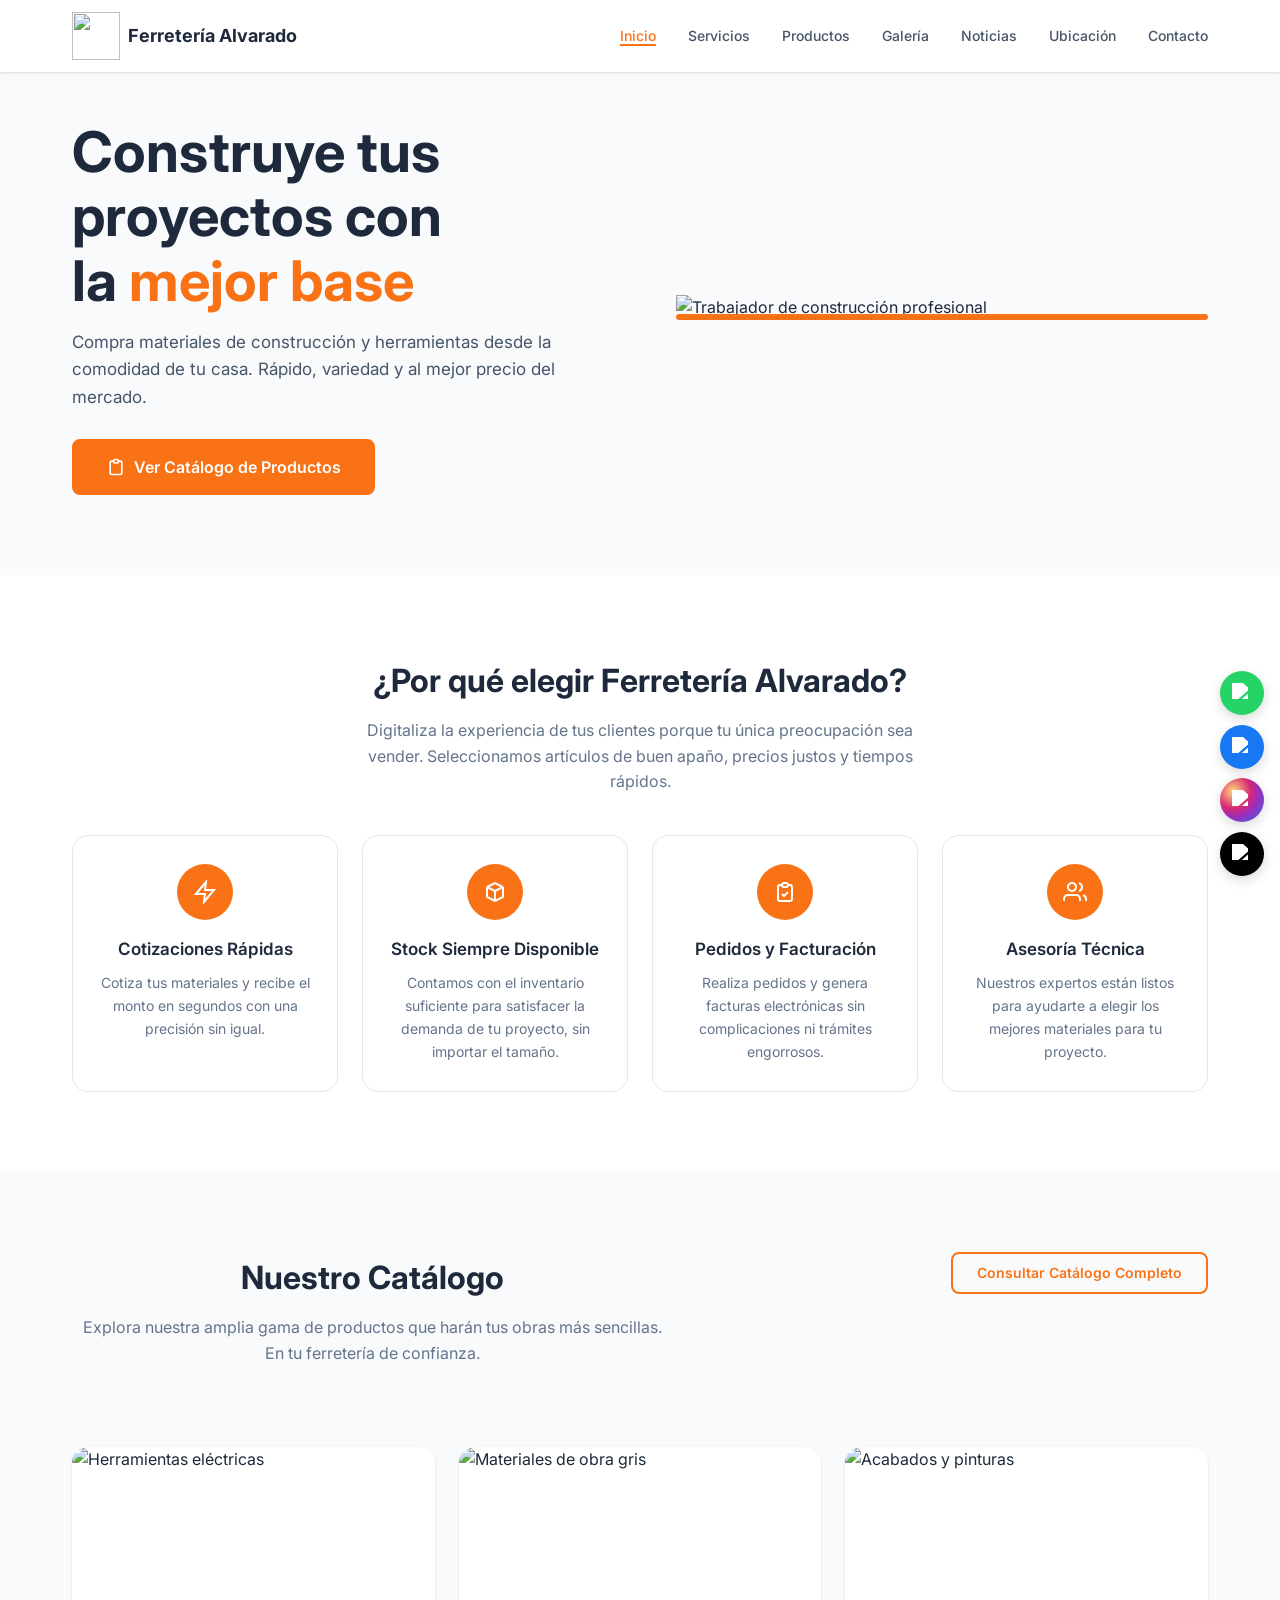
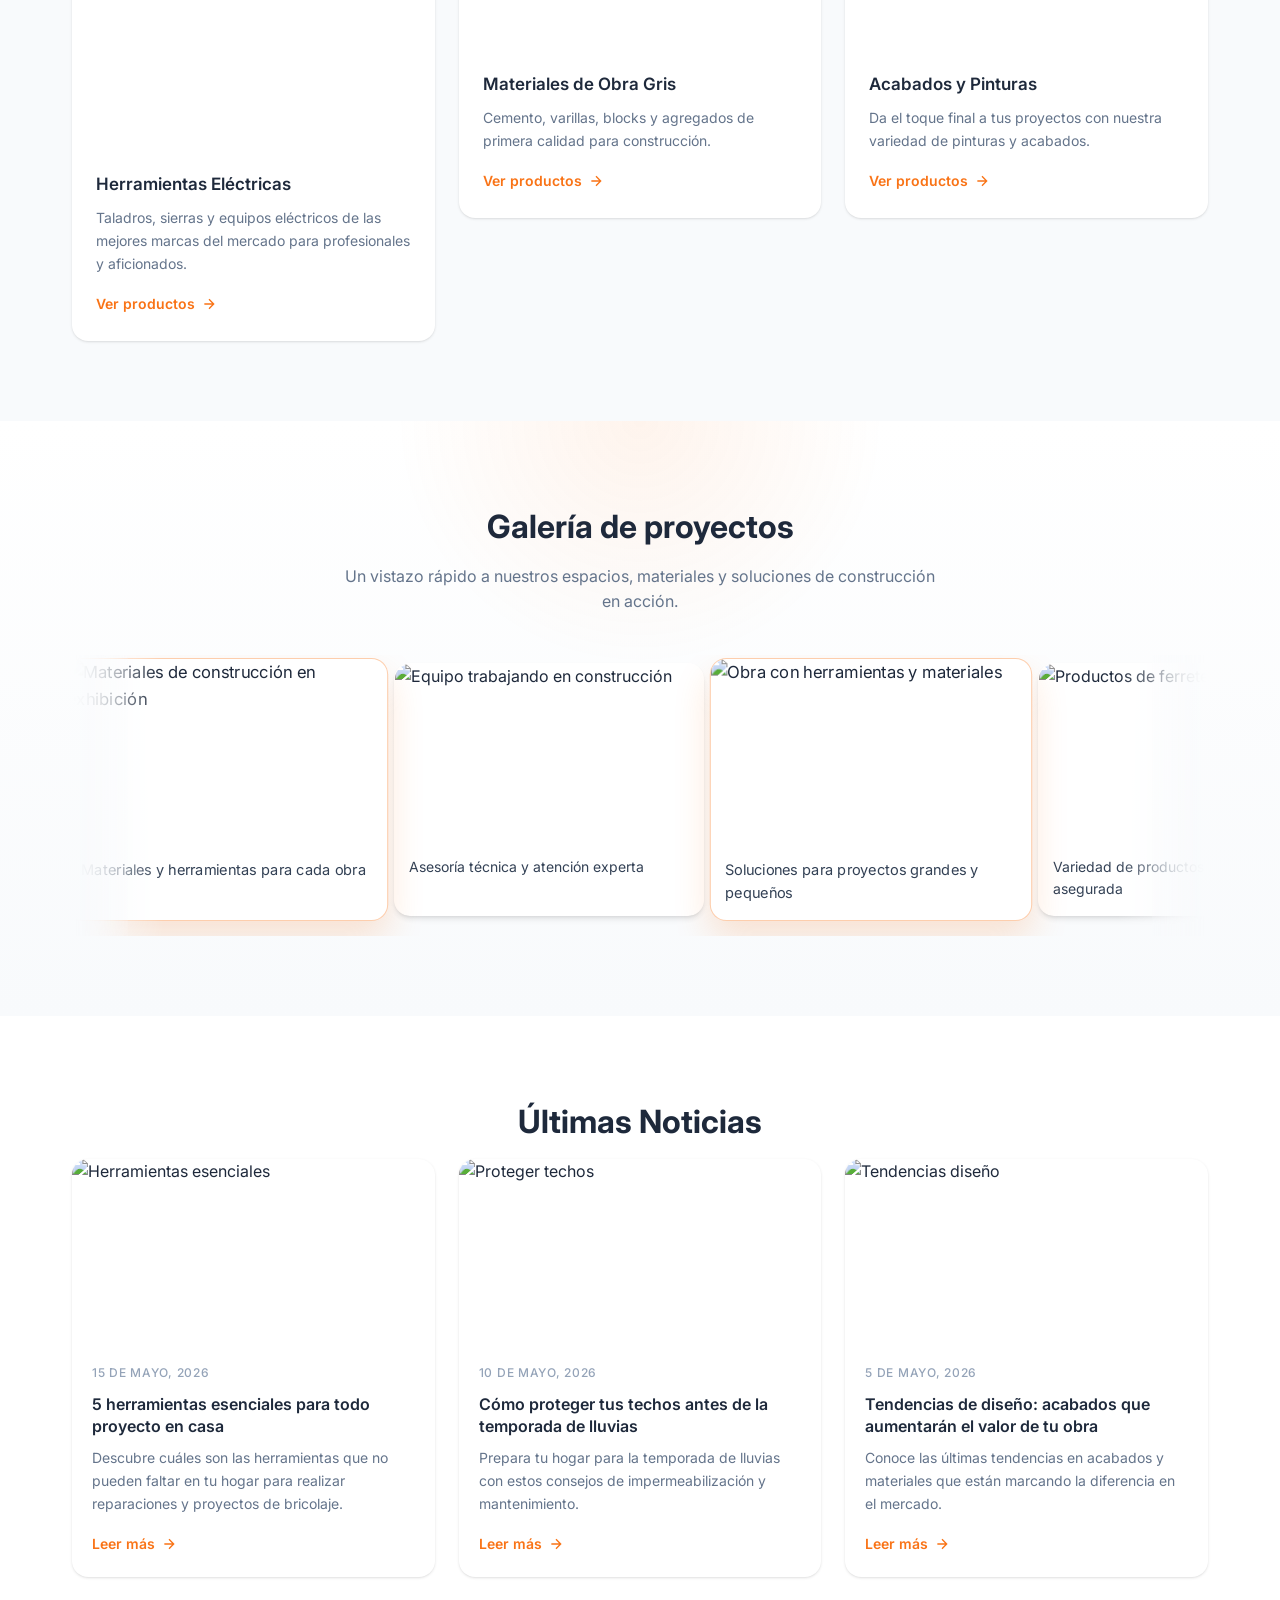
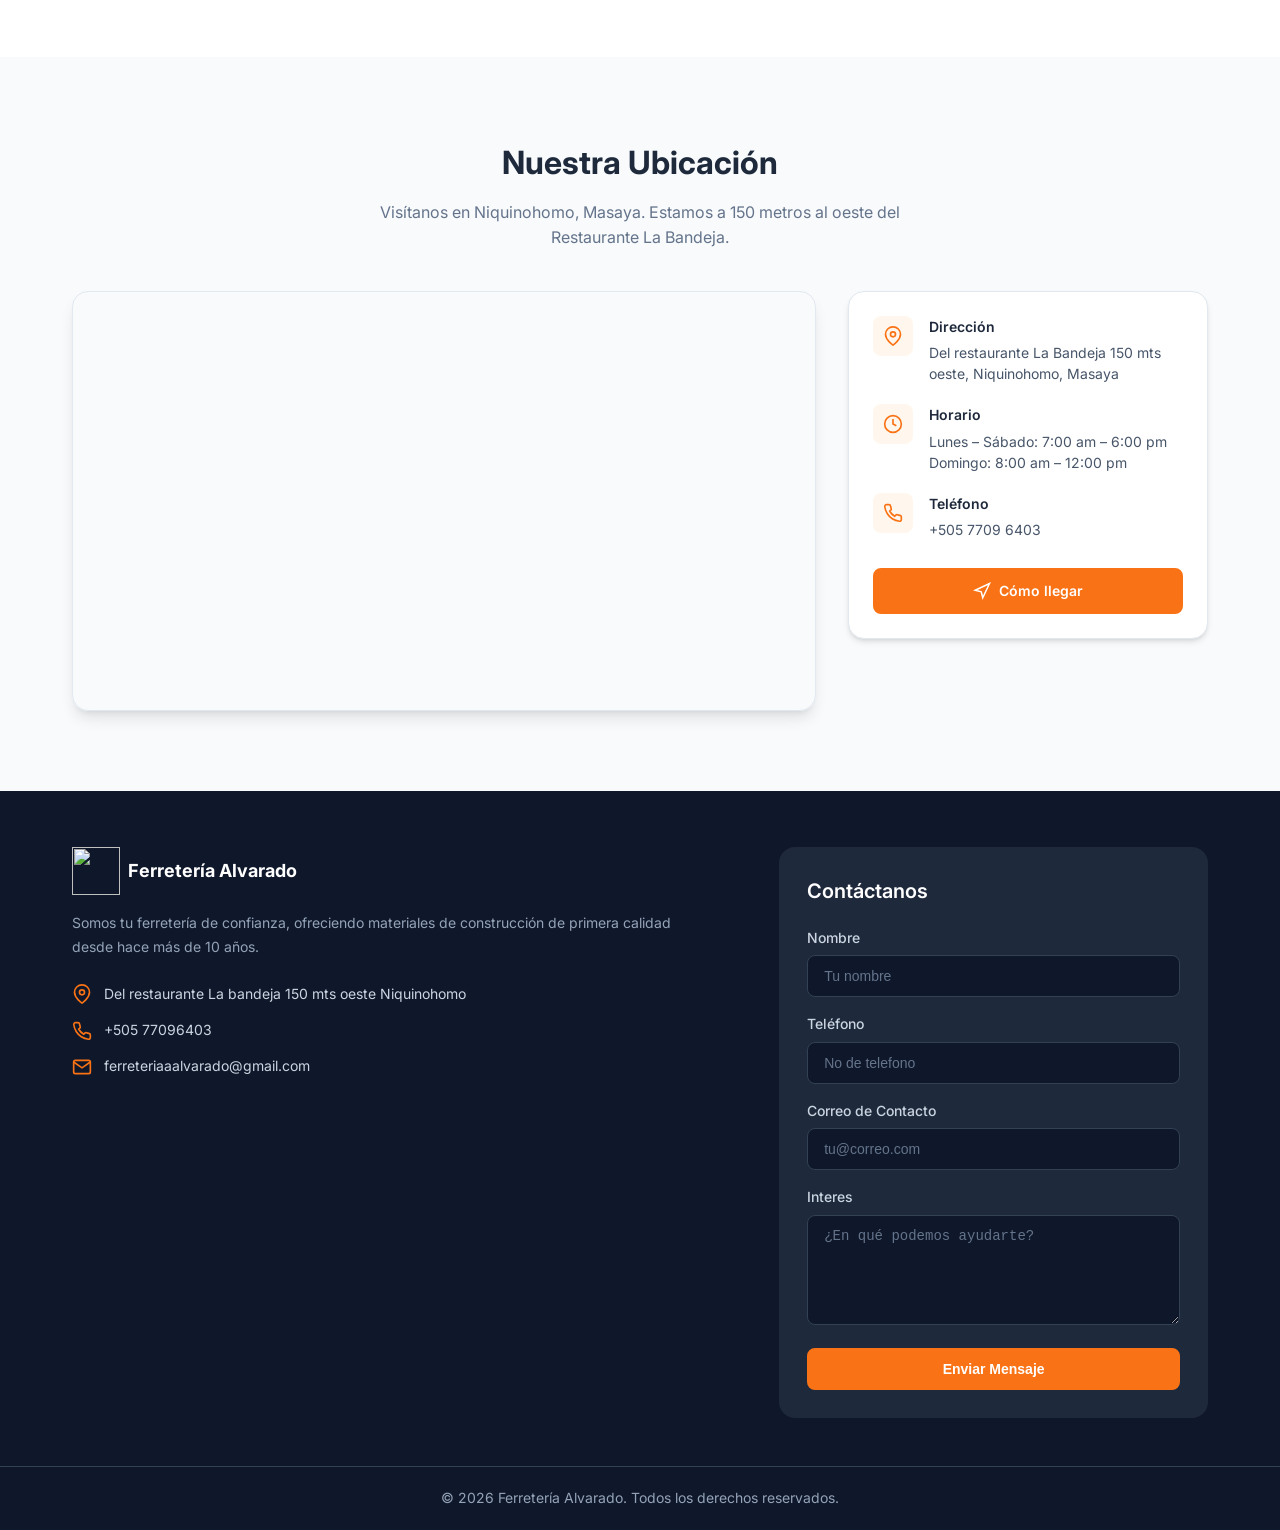
==== index.html @ 2f4353bf "Carrusel" ====
<!DOCTYPE html>
<html lang="es">
<head>
    <!-- Google tag (gtag.js) -->
<script async src="https://www.googletagmanager.com/gtag/js?id=G-CCJS2ML7VX"></script>
<script>
  window.dataLayer = window.dataLayer || [];
  function gtag(){dataLayer.push(arguments);}
  gtag('js', new Date());

  gtag('config', 'G-CCJS2ML7VX');
</script>
  <meta charset="UTF-8">
  <meta name="viewport" content="width=device-width, initial-scale=1.0">
  <title>Ferretería Alvarado - Construye tus proyectos con la mejor base</title>
  <meta name="description" content="Compra materiales de construcción y herramientas desde la comodidad de tu casa. Rápido, variedad y al mejor precio del mercado.">
  <link rel="stylesheet" href="./Estilos/styles.css">
  <link rel="stylesheet" href="https://unpkg.com/leaflet@1.9.4/dist/leaflet.css" integrity="sha256-p4NxAoJBhIIN+hmNHrzRCf9tD/miZyoHS5obTRR9BMY=" crossorigin=""/>
  <link rel="preconnect" href="https://fonts.googleapis.com">
  <link rel="preconnect" href="https://fonts.gstatic.com" crossorigin>
  <link href="https://fonts.googleapis.com/css2?family=Inter:wght@400;500;600;700&display=swap" rel="stylesheet">
  
</head>
<body>
  <!-- Header -->
  <header class="header" id="header">
    <div class="container header-container">
      <a href="#" class="logo">
        <img src="./Assets/logo ferreteria -header.png" class="logo-icon">
        <span class="logo-text">Ferretería Alvarado</span>
      </a>
      
      <nav class="nav" id="nav">
        <ul class="nav-list">
          <li><a href="#inicio" class="nav-link active">Inicio</a></li>
          <li><a href="#servicios" class="nav-link">Servicios</a></li>
          <li><a href="#productos" class="nav-link">Productos</a></li>
          <li><a href="#galeria" class="nav-link">Galería</a></li>
          <li><a href="#noticias" class="nav-link">Noticias</a></li>
          <li><a href="#ubicacion" class="nav-link">Ubicación</a></li>
          <li><a href="#contacto" class="nav-link">Contacto</a></li>
        </ul>
      </nav>
      
      
      
      <button class="menu-toggle" id="menuToggle" aria-label="Abrir menú">
        <span class="hamburger"></span>
      </button>
    </div>
  </header>

  <!-- Mobile Menu -->
  <div class="mobile-menu" id="mobileMenu">
    <ul class="mobile-nav-list">
      <li><a href="#inicio" class="mobile-nav-link">Inicio</a></li>
      <li><a href="#servicios" class="mobile-nav-link">Servicios</a></li>
      <li><a href="#productos" class="mobile-nav-link">Productos</a></li>
      <li><a href="#galeria" class="mobile-nav-link">Galería</a></li>
      <li><a href="#noticias" class="mobile-nav-link">Noticias</a></li>
      <li><a href="#ubicacion" class="mobile-nav-link">Ubicación</a></li>
      <li><a href="#contacto" class="mobile-nav-link">Contacto</a></li>
    </ul>
  </div>

  <main>
    <!-- Hero Section -->
    <section class="hero" id="inicio">
      <div class="container hero-container">
        <div class="hero-content">
          <h1 class="hero-title">
            Construye tus proyectos con la <span class="text-orange">mejor base</span>
          </h1>
          <p class="hero-description">
            Compra materiales de construcción y herramientas desde la comodidad de tu casa. Rápido, variedad y al mejor precio del mercado.
          </p>
          <a href="#productos" class="btn btn-primary btn-lg">
            <svg class="btn-icon" viewBox="0 0 24 24" fill="none" stroke="currentColor" stroke-width="2">
              <path d="M9 5H7a2 2 0 00-2 2v12a2 2 0 002 2h10a2 2 0 002-2V7a2 2 0 00-2-2h-2M9 5a2 2 0 002 2h2a2 2 0 002-2M9 5a2 2 0 012-2h2a2 2 0 012 2"/>
            </svg>
            Ver Catálogo de Productos
          </a>
        </div>
        <div class="hero-image-wrapper">
          <img src="./Assets/constructor.section.webp" alt="Trabajador de construcción profesional" class="hero-image">
          <div class="hero-image-accent"></div>
        </div>
      </div>
    </section>

    <!-- Features Section -->
    <section class="features" id="servicios">
      <div class="container">
        <h2 class="section-title">¿Por qué elegir Ferretería Alvarado?</h2>
        <p class="section-subtitle">
          Digitaliza la experiencia de tus clientes porque tu única preocupación sea vender. Seleccionamos artículos de buen apaño, precios justos y tiempos rápidos.
        </p>
        
        <div class="features-grid">
          <div class="feature-card">
            <div class="feature-icon">
              <svg viewBox="0 0 24 24" fill="none" stroke="currentColor" stroke-width="2">
                <path d="M13 2L3 14h9l-1 8 10-12h-9l1-8z"/>
              </svg>
            </div>
            <h3 class="feature-title">Cotizaciones Rápidas</h3>
            <p class="feature-description">
              Cotiza tus materiales y recibe el monto en segundos con una precisión sin igual.
            </p>
          </div>
          
          <div class="feature-card">
            <div class="feature-icon">
              <svg viewBox="0 0 24 24" fill="none" stroke="currentColor" stroke-width="2">
                <path d="M20 7l-8-4-8 4m16 0l-8 4m8-4v10l-8 4m0-10L4 7m8 4v10M4 7v10l8 4"/>
              </svg>
            </div>
            <h3 class="feature-title">Stock Siempre Disponible</h3>
            <p class="feature-description">
              Contamos con el inventario suficiente para satisfacer la demanda de tu proyecto, sin importar el tamaño.
            </p>
          </div>
          
          <div class="feature-card">
            <div class="feature-icon">
              <svg viewBox="0 0 24 24" fill="none" stroke="currentColor" stroke-width="2">
                <path d="M9 5H7a2 2 0 00-2 2v12a2 2 0 002 2h10a2 2 0 002-2V7a2 2 0 00-2-2h-2M9 5a2 2 0 002 2h2a2 2 0 002-2M9 5a2 2 0 012-2h2a2 2 0 012 2m-6 9l2 2 4-4"/>
              </svg>
            </div>
            <h3 class="feature-title">Pedidos y Facturación</h3>
            <p class="feature-description">
              Realiza pedidos y genera facturas electrónicas sin complicaciones ni trámites engorrosos.
            </p>
          </div>
          
          <div class="feature-card">
            <div class="feature-icon">
              <svg viewBox="0 0 24 24" fill="none" stroke="currentColor" stroke-width="2">
                <path d="M17 21v-2a4 4 0 00-4-4H5a4 4 0 00-4 4v2M9 11a4 4 0 100-8 4 4 0 000 8zM23 21v-2a4 4 0 00-3-3.87M16 3.13a4 4 0 010 7.75"/>
              </svg>
            </div>
            <h3 class="feature-title">Asesoría Técnica</h3>
            <p class="feature-description">
              Nuestros expertos están listos para ayudarte a elegir los mejores materiales para tu proyecto.
            </p>
          </div>
        </div>
      </div>
    </section>

    <!-- Catalog Section -->
    <section class="catalog" id="productos">
      <div class="container">
        <div class="catalog-header">
          <div>
            <h2 class="section-title text-left">Nuestro Catálogo</h2>
            <p class="section-subtitle text-left">
              Explora nuestra amplia gama de productos que harán tus obras más sencillas. En tu ferretería de confianza.
            </p>
          </div>
          <a href="#" class="btn btn-outline">Consultar Catálogo Completo</a>
        </div>
        
        <div class="catalog-grid">
          <div class="catalog-card catalog-card-featured">
            <img src="https://images.unsplash.com/photo-1504148455328-c376907d081c?w=600&h=400&fit=crop" alt="Herramientas eléctricas" class="catalog-image">
            <div class="catalog-content">
              <h3 class="catalog-title">Herramientas Eléctricas</h3>
              <p class="catalog-description">
                Taladros, sierras y equipos eléctricos de las mejores marcas del mercado para profesionales y aficionados.
              </p>
              <a href="./pages/ReadMore-Herramientas.html" class="catalog-link">
                Ver productos
                <svg class="link-arrow" viewBox="0 0 24 24" fill="none" stroke="currentColor" stroke-width="2">
                  <path d="M5 12h14M12 5l7 7-7 7"/>
                </svg>
              </a>
            </div>
          </div>
          
          <div class="catalog-card">
            <img src="https://images.unsplash.com/photo-1558618666-fcd25c85cd64?w=400&h=300&fit=crop" alt="Materiales de obra gris" class="catalog-image">
            <div class="catalog-content">
              <h3 class="catalog-title">Materiales de Obra Gris</h3>
              <p class="catalog-description">
                Cemento, varillas, blocks y agregados de primera calidad para construcción.
              </p>
              <a href="./pages/ReadMore-Materiales.html" class="catalog-link">
                Ver productos
                <svg class="link-arrow" viewBox="0 0 24 24" fill="none" stroke="currentColor" stroke-width="2">
                  <path d="M5 12h14M12 5l7 7-7 7"/>
                </svg>
              </a>
            </div>
          </div>
          
          <div class="catalog-card">
            <img src="https://images.unsplash.com/photo-1562259949-e8e7689d7828?w=400&h=300&fit=crop" alt="Acabados y pinturas" class="catalog-image">
            <div class="catalog-content">
              <h3 class="catalog-title">Acabados y Pinturas</h3>
              <p class="catalog-description">
                Da el toque final a tus proyectos con nuestra variedad de pinturas y acabados.
              </p>
              <a href="./pages/ReadMore-Acabados.html" class="catalog-link">
                Ver productos
                <svg class="link-arrow" viewBox="0 0 24 24" fill="none" stroke="currentColor" stroke-width="2">
                  <path d="M5 12h14M12 5l7 7-7 7"/>
                </svg>
              </a>
            </div>
          </div>
        </div>
      </div>
    </section>

    <!-- Gallery Section -->
    <section class="gallery-section" id="galeria">
      <div class="container">
        <h2 class="section-title">Galería de proyectos</h2>
        <p class="section-subtitle">
          Un vistazo rápido a nuestros espacios, materiales y soluciones de construcción en acción.
        </p>

        <div class="gallery-viewport" aria-label="Carrusel de fotos de Ferretería Alvarado">
          <div class="gallery-track">
            <article class="gallery-card is-active">
              <img src="https://images.unsplash.com/photo-1504307651254-35680f356dfd?w=800&h=520&fit=crop" alt="Materiales de construcción en exhibición">
              <div class="gallery-caption">Materiales y herramientas para cada obra</div>
            </article>
            <article class="gallery-card">
              <img src="https://images.unsplash.com/photo-1517048676732-d65bc937f952?w=800&h=520&fit=crop" alt="Equipo trabajando en construcción">
              <div class="gallery-caption">Asesoría técnica y atención experta</div>
            </article>
            <article class="gallery-card is-active">
              <img src="https://images.unsplash.com/photo-1503387762-592deb58ef4e?w=800&h=520&fit=crop" alt="Obra con herramientas y materiales">
              <div class="gallery-caption">Soluciones para proyectos grandes y pequeños</div>
            </article>
            <article class="gallery-card">
              <img src="https://images.unsplash.com/photo-1504307651254-35680f356dfd?w=800&h=520&fit=crop" alt="Productos de ferretería destacados">
              <div class="gallery-caption">Variedad de productos con calidad asegurada</div>
            </article>
            <article class="gallery-card is-active">
              <img src="https://images.unsplash.com/photo-1489515217757-5fd1be406fef?w=800&h=520&fit=crop" alt="Trabajos de acabados y pintura">
              <div class="gallery-caption">Acabados y detalles que marcan la diferencia</div>
            </article>

            <article class="gallery-card is-active">
              <img src="https://images.unsplash.com/photo-1504307651254-35680f356dfd?w=800&h=520&fit=crop" alt="Materiales de construcción en exhibición">
              <div class="gallery-caption">Materiales y herramientas para cada obra</div>
            </article>
            <article class="gallery-card">
              <img src="https://images.unsplash.com/photo-1517048676732-d65bc937f952?w=800&h=520&fit=crop" alt="Equipo trabajando en construcción">
              <div class="gallery-caption">Asesoría técnica y atención experta</div>
            </article>
            <article class="gallery-card is-active">
              <img src="https://images.unsplash.com/photo-1503387762-592deb58ef4e?w=800&h=520&fit=crop" alt="Obra con herramientas y materiales">
              <div class="gallery-caption">Soluciones para proyectos grandes y pequeños</div>
            </article>
            <article class="gallery-card">
              <img src="https://images.unsplash.com/photo-1504307651254-35680f356dfd?w=800&h=520&fit=crop" alt="Productos de ferretería destacados">
              <div class="gallery-caption">Variedad de productos con calidad asegurada</div>
            </article>
            <article class="gallery-card is-active">
              <img src="https://images.unsplash.com/photo-1489515217757-5fd1be406fef?w=800&h=520&fit=crop" alt="Trabajos de acabados y pintura">
              <div class="gallery-caption">Acabados y detalles que marcan la diferencia</div>
            </article>
          </div>
        </div>
      </div>
    </section>

    <!-- News Section -->
    <section class="news" id="noticias">
      <div class="container">
        <h2 class="section-title">Últimas Noticias</h2>
        
        <div class="news-grid">
          <article class="news-card">
            <img src="https://images.unsplash.com/photo-1581578731548-c64695cc6952?w=400&h=250&fit=crop" alt="Herramientas esenciales" class="news-image">
            <div class="news-content">
              <span class="news-date">15 de Mayo, 2026</span>
              <h3 class="news-title">5 herramientas esenciales para todo proyecto en casa</h3>
              <p class="news-excerpt">
                Descubre cuáles son las herramientas que no pueden faltar en tu hogar para realizar reparaciones y proyectos de bricolaje.
              </p>
              <a href="#" class="news-link">
                Leer más
                <svg class="link-arrow" viewBox="0 0 24 24" fill="none" stroke="currentColor" stroke-width="2">
                  <path d="M5 12h14M12 5l7 7-7 7"/>
                </svg>
              </a>
            </div>
          </article>
          
          <article class="news-card">
            <img src="https://images.unsplash.com/photo-1681812490689-2bb9ab7ca660?q=80&w=1170&auto=format&fit=crop&ixlib=rb-4.1.0&ixid=M3wxMjA3fDB8MHxwaG90by1wYWdlfHx8fGVufDB8fHx8fA%3D%3D" alt="Proteger techos" class="news-image">
            <div class="news-content">
              <span class="news-date">10 de Mayo, 2026</span>
              <h3 class="news-title">Cómo proteger tus techos antes de la temporada de lluvias</h3>
              <p class="news-excerpt">
                Prepara tu hogar para la temporada de lluvias con estos consejos de impermeabilización y mantenimiento.
              </p>
              <a href="#" class="news-link">
                Leer más
                <svg class="link-arrow" viewBox="0 0 24 24" fill="none" stroke="currentColor" stroke-width="2">
                  <path d="M5 12h14M12 5l7 7-7 7"/>
                </svg>
              </a>
            </div>
          </article>
          
          <article class="news-card">
            <img src="https://images.unsplash.com/photo-1523413651479-597eb2da0ad6?w=400&h=250&fit=crop" alt="Tendencias diseño" class="news-image">
            <div class="news-content">
              <span class="news-date">5 de Mayo, 2026</span>
              <h3 class="news-title">Tendencias de diseño: acabados que aumentarán el valor de tu obra</h3>
              <p class="news-excerpt">
                Conoce las últimas tendencias en acabados y materiales que están marcando la diferencia en el mercado.
              </p>
              <a href="#" class="news-link">
                Leer más
                <svg class="link-arrow" viewBox="0 0 24 24" fill="none" stroke="currentColor" stroke-width="2">
                  <path d="M5 12h14M12 5l7 7-7 7"/>
                </svg>
              </a>
            </div>
          </article>
        </div>
      </div>
    </section>
  </main>

  <!-- Map Section -->
    <section class="map-section" id="ubicacion">
      <div class="container">
        <h2 class="section-title">Nuestra Ubicación</h2>
        <p class="section-subtitle">
          Visítanos en Niquinohomo, Masaya. Estamos a 150 metros al oeste del Restaurante La Bandeja.
        </p>
        <div class="map-wrapper">
          <div id="map"></div>
          <div class="map-info-card">
            <div class="map-info-item">
              <div class="map-info-icon">
                <svg viewBox="0 0 24 24" fill="none" stroke="currentColor" stroke-width="2">
                  <path d="M21 10c0 7-9 13-9 13s-9-6-9-13a9 9 0 0118 0z"/>
                  <circle cx="12" cy="10" r="3"/>
                </svg>
              </div>
              <div>
                <strong>Dirección</strong>
                <p>Del restaurante La Bandeja 150 mts oeste, Niquinohomo, Masaya</p>
              </div>
            </div>
            <div class="map-info-item">
              <div class="map-info-icon">
                <svg viewBox="0 0 24 24" fill="none" stroke="currentColor" stroke-width="2">
                  <circle cx="12" cy="12" r="10"/>
                  <polyline points="12 6 12 12 16 14"/>
                </svg>
              </div>
              <div>
                <strong>Horario</strong>
                <p>Lunes – Sábado: 7:00 am – 6:00 pm</p>
                <p>Domingo: 8:00 am – 12:00 pm</p>
              </div>
            </div>
            <div class="map-info-item">
              <div class="map-info-icon">
                <svg viewBox="0 0 24 24" fill="none" stroke="currentColor" stroke-width="2">
                  <path d="M22 16.92v3a2 2 0 01-2.18 2 19.79 19.79 0 01-8.63-3.07 19.5 19.5 0 01-6-6 19.79 19.79 0 01-3.07-8.67A2 2 0 014.11 2h3a2 2 0 012 1.72 12.84 12.84 0 00.7 2.81 2 2 0 01-.45 2.11L8.09 9.91a16 16 0 006 6l1.27-1.27a2 2 0 012.11-.45 12.84 12.84 0 002.81.7A2 2 0 0122 16.92z"/>
                </svg>
              </div>
              <div>
                <strong>Teléfono</strong>
                <p>+505 7709 6403</p>
              </div>
            </div>
            <a href="https://www.google.com/maps/dir/?api=1&destination=11.9087,-86.0996" target="_blank" rel="noreferrer noopener" class="btn btn-primary btn-block map-directions-btn">
              <svg viewBox="0 0 24 24" fill="none" stroke="currentColor" stroke-width="2" style="width:18px;height:18px;">
                <polygon points="3 11 22 2 13 21 11 13 3 11"/>
              </svg>
              Cómo llegar
            </a>
          </div>
        </div>
      </div>
    </section>

  <!-- Footer -->
  <footer class="footer" id="contacto">
    <div class="container footer-container">
      <div class="footer-info">
        <a href="#" class="logo logo-footer">
         <img src="./Assets/logo ferreteria -header.png" alt="" class="logo-icon">
          <span class="logo-text">Ferretería Alvarado</span>
        </a>
        <p class="footer-description">
          Somos tu ferretería de confianza, ofreciendo materiales de construcción de primera calidad desde hace más de 10 años.
        </p>
        
        <div class="footer-contact">
          <div class="contact-item">
            <svg class="contact-icon" viewBox="0 0 24 24" fill="none" stroke="currentColor" stroke-width="2">
              <path d="M21 10c0 7-9 13-9 13s-9-6-9-13a9 9 0 0118 0z"/>
              <circle cx="12" cy="10" r="3"/>
            </svg>
            <span>Del restaurante La bandeja 150 mts oeste Niquinohomo</span>
          </div>
          <div class="contact-item">
            <svg class="contact-icon" viewBox="0 0 24 24" fill="none" stroke="currentColor" stroke-width="2">
              <path d="M22 16.92v3a2 2 0 01-2.18 2 19.79 19.79 0 01-8.63-3.07 19.5 19.5 0 01-6-6 19.79 19.79 0 01-3.07-8.67A2 2 0 014.11 2h3a2 2 0 012 1.72 12.84 12.84 0 00.7 2.81 2 2 0 01-.45 2.11L8.09 9.91a16 16 0 006 6l1.27-1.27a2 2 0 012.11-.45 12.84 12.84 0 002.81.7A2 2 0 0122 16.92z"/>
            </svg>
            <span>+505 77096403</span>
          </div>
          <div class="contact-item">
            <svg class="contact-icon" viewBox="0 0 24 24" fill="none" stroke="currentColor" stroke-width="2">
              <path d="M4 4h16c1.1 0 2 .9 2 2v12c0 1.1-.9 2-2 2H4c-1.1 0-2-.9-2-2V6c0-1.1.9-2 2-2z"/>
              <polyline points="22,6 12,13 2,6"/>
            </svg>
            <span>ferreteriaaalvarado@gmail.com</span>
          </div>
        </div>
      </div>
      
      <div class="footer-form-wrapper">
        <h3 class="footer-form-title">Contáctanos</h3>
        <form class="contact-form" id="contactForm">
          <div class="form-group">
            <label for="name" class="form-label">Nombre</label>
            <input type="text" id="name" name="name" class="form-input" placeholder="Tu nombre" required>
          </div>
          <div class="form-group">
            <label for="telefono" class="form-label">Teléfono</label>
            <input type="text" id="telefono" name="telefono" class="form-input" placeholder="No de telefono" required>
          </div>

          <div class="form-group">
            <label for="email" class="form-label">Correo de Contacto</label>
            <input type="email" id="email" name="email" class="form-input" placeholder="tu@correo.com" required>
          </div>
          <div class="form-group">
            <label for="message" class="form-label">Interes</label>
            <textarea id="message" name="message" class="form-input form-textarea" placeholder="¿En qué podemos ayudarte?" rows="4" required></textarea>
          </div>
          <button type="submit" class="btn btn-primary btn-block">Enviar Mensaje</button>
        </form>
      </div>
    </div>
    
    <div class="footer-bottom">
      <div class="container">
        <p>&copy; 2026 Ferretería Alvarado. Todos los derechos reservados.</p>
        <!-- Social buttons for small screens -->
        <div class="footer-socials" aria-hidden="false">
          <a href="https://wa.me/50577096403?text=Hola%20Ferreter%C3%ADa%20Alvarado" class="footer-social-link whatsapp" target="_blank" rel="noreferrer noopener" aria-label="WhatsApp">
            <img class="social-icon" src="https://cdn.jsdelivr.net/gh/simple-icons/simple-icons/icons/whatsapp.svg" alt="WhatsApp">
          </a>
          <a href=" https://www.facebook.com/share/1EHV8sSbC9/" class="footer-social-link facebook" target="_blank" rel="noreferrer noopener" aria-label="Facebook">
            <img class="social-icon" src="https://cdn.jsdelivr.net/gh/simple-icons/simple-icons/icons/facebook.svg" alt="Facebook">
          </a>
          <a href="https://www.instagram.com/ferreteria_alvarado.ni?utm_source=qr&igsh=b2poNHB6bXVrMWFj" class="footer-social-link instagram" target="_blank" rel="noreferrer noopener" aria-label="Instagram">
            <img class="social-icon" src="https://cdn.jsdelivr.net/gh/simple-icons/simple-icons/icons/instagram.svg" alt="Instagram">
          </a>
          <a href="#" class="footer-social-link tiktok" target="_blank" rel="noreferrer noopener" aria-label="TikTok">
            <img class="social-icon" src="https://cdn.jsdelivr.net/gh/simple-icons/simple-icons/icons/tiktok.svg" alt="TikTok">
          </a>
        </div>
      </div>
    </div>
  </footer>

  <!-- Scroll to Top Button -->
  <button class="scroll-to-top" id="scrollToTop" aria-label="Volver arriba">
    <svg viewBox="0 0 24 24" fill="none" stroke="currentColor" stroke-width="2">
      <path d="M18 15l-6-6-6 6"/>
    </svg>
  </button>

  <!-- Botones flotantes de redes sociales -->
  <div class="social-float" aria-label="Redes sociales de Ferretería Alvarado">
    <a href="https://wa.me/50577096403?text=Hola%20Ferreter%C3%ADa%20Alvarado,%20quiero%20consultar%20sobre%20sus%20productos" class="social-link whatsapp" target="_blank" rel="noreferrer noopener" aria-label="WhatsApp">
      <img class="social-icon" src="https://cdn.jsdelivr.net/gh/simple-icons/simple-icons/icons/whatsapp.svg" alt="WhatsApp">
    </a>
    <a href="https://www.facebook.com/share/1EHV8sSbC9/" class="social-link facebook" target="_blank" rel="noreferrer noopener" aria-label="Facebook">
      <img class="social-icon" src="https://cdn.jsdelivr.net/gh/simple-icons/simple-icons/icons/facebook.svg" alt="Facebook">
    </a>
    <a href="https://www.instagram.com/ferreteria_alvarado.ni?utm_source=qr&igsh=b2poNHB6bXVrMWFj" class="social-link instagram" target="_blank" rel="noreferrer noopener" aria-label="Instagram">
      <img class="social-icon" src="https://cdn.jsdelivr.net/gh/simple-icons/simple-icons/icons/instagram.svg" alt="Instagram">
    </a>
    <a href="#" class="social-link tiktok" target="_blank" rel="noreferrer noopener" aria-label="TikTok">
      <img class="social-icon" src="https://cdn.jsdelivr.net/gh/simple-icons/simple-icons/icons/tiktok.svg" alt="TikTok">
    </a>
  </div>

  <script src="./scripts/script.js"></script>
  <script src="https://unpkg.com/leaflet@1.9.4/dist/leaflet.js" integrity="sha256-20nQCchB9co0qIjJZRGuk2/Z9VM+kNiyxNV1lvTlZBo=" crossorigin=""></script>
  <script>
    // Niquinohomo, Masaya, Nicaragua
    const lat =11.90141623751404, lng =-86.10431360037359;
    const map = L.map('map', { scrollWheelZoom: false }).setView([lat, lng], 16);
    L.tileLayer('https://{s}.tile.openstreetmap.org/{z}/{x}/{y}.png', {
      attribution: '&copy; <a href="https://www.openstreetmap.org/copyright">OpenStreetMap</a> contributors'
    }).addTo(map);
    const icon = L.divIcon({
      className: '',
      html: `<div style="background:#f97316;width:36px;height:36px;border-radius:50% 50% 50% 0;transform:rotate(-45deg);border:3px solid white;box-shadow:0 2px 8px rgba(0,0,0,.35);display:flex;align-items:center;justify-content:center;">
               <span style="transform:rotate(45deg);font-size:16px;">🔧</span>
             </div>`,
      iconSize: [36, 36],
      iconAnchor: [18, 36],
      popupAnchor: [0, -38]
    });
    L.marker([lat, lng], { icon })
      .addTo(map)
      .bindPopup('<strong>Ferretería Alvarado</strong><br>150 mts oeste del Rest. La Bandeja<br>Niquinohomo, Masaya')
      .openPopup();
  </script>
</body>
</html>
---- Estilos/styles.css ----
/* ========================================
   CSS Variables & Reset
======================================== */
:root {
  /* Brand */
  --orange: #f97316;
  --orange-hover: #ea580c;
  --orange-light: #fff7ed;

  /* Navy */
  --navy: #1e293b;
  --navy-dark: #0f172a;

  /* Gray scale */
  --gray-50: #f8fafc;
  --gray-100: #f1f5f9;
  --gray-200: #e2e8f0;
  --gray-300: #cbd5e1;
  --gray-400: #94a3b8;
  --gray-500: #64748b;
  --gray-600: #475569;
  --gray-700: #334155;
  --gray-800: #1e293b;
  --gray-900: #0f172a;
  --white: #ffffff;

  /* Shadows */
  --shadow-sm: 0 1px 2px 0 rgb(0 0 0 / 0.05);
  --shadow:    0 1px 3px 0 rgb(0 0 0 / 0.1), 0 1px 2px -1px rgb(0 0 0 / 0.1);
  --shadow-md: 0 4px 6px -1px rgb(0 0 0 / 0.1), 0 2px 4px -2px rgb(0 0 0 / 0.1);
  --shadow-lg: 0 10px 15px -3px rgb(0 0 0 / 0.1), 0 4px 6px -4px rgb(0 0 0 / 0.1);

  /* Layout */
  --radius-sm: 0.375rem;
  --radius:    0.5rem;
  --radius-lg: 1rem;

  /* Animation */
  --transition: all 0.25s ease;

  /* Spacing */
  --section-padding: 5rem 0;
  --header-height: 4.5rem;
}

*,
*::before,
*::after {
  box-sizing: border-box;
  margin: 0;
  padding: 0;
}

html {
  scroll-behavior: smooth;
  scroll-padding-top: var(--header-height);
}

body {
  font-family: 'Inter', -apple-system, BlinkMacSystemFont, 'Segoe UI', Roboto, sans-serif;
  font-size: 16px;
  line-height: 1.6;
  color: var(--gray-800);
  background-color: var(--white);
  -webkit-font-smoothing: antialiased;
}

img {
  max-width: 100%;
  height: auto;
  display: block;
}

a {
  text-decoration: none;
  color: inherit;
}

ul {
  list-style: none;
}

/* ========================================
   Utility Classes
======================================== */
.container {
  width: 100%;
  max-width: 1200px;
  margin: 0 auto;
  padding: 0 1.25rem;
}

.text-orange { color: var(--orange); }
.text-left   { text-align: left; }

/* ========================================
   Buttons
======================================== */
.btn {
  display: inline-flex;
  align-items: center;
  justify-content: center;
  gap: 0.5rem;
  padding: 0.75rem 1.5rem;
  font-size: 0.875rem;
  font-weight: 600;
  border-radius: var(--radius);
  border: 2px solid transparent;
  cursor: pointer;
  transition: var(--transition);
  line-height: 1;
  white-space: nowrap;
}

.btn-primary {
  background-color: var(--orange);
  color: var(--white);
  border-color: var(--orange);
}

.btn-primary:hover,
.btn-primary:focus-visible {
  background-color: var(--orange-hover);
  border-color: var(--orange-hover);
}

.btn-outline {
  background-color: transparent;
  color: var(--orange);
  border-color: var(--orange);
}

.btn-outline:hover,
.btn-outline:focus-visible {
  background-color: var(--orange);
  color: var(--white);
}

.btn-lg {
  padding: 1rem 2rem;
  font-size: 1rem;
}

.btn-block { width: 100%; }

.btn-icon {
  width: 1.25rem;
  height: 1.25rem;
  flex-shrink: 0;
}

/* Focus visible for keyboard users */
.btn:focus-visible {
  outline: 3px solid var(--orange);
  outline-offset: 2px;
}

/* ========================================
   Header
======================================== */
.header {
  position: fixed;
  top: 0;
  left: 0;
  right: 0;
  height: var(--header-height);
  background-color: var(--white);
  box-shadow: var(--shadow);
  z-index: 1000;
}

.header-container {
  display: flex;
  align-items: center;
  justify-content: space-between;
  height: 100%;
}

.logo {
  display: flex;
  align-items: center;
  gap: 0.5rem;
}

.logo-icon {
  width: 3rem;
  height: 3rem;
  color: var(--navy);
}

.logo-text {
  font-size: 1.125rem;
  font-weight: 700;
  color: var(--navy);
}

/* Desktop nav */
.nav { display: none; }

.nav-list {
  display: flex;
  align-items: center;
  gap: 2rem;
}

.nav-link {
  font-size: 0.875rem;
  font-weight: 500;
  color: var(--gray-600);
  transition: var(--transition);
  position: relative;
}

.nav-link::after {
  content: '';
  position: absolute;
  left: 0;
  bottom: -2px;
  width: 0;
  height: 2px;
  background-color: var(--orange);
  transition: width 0.25s ease;
}

.nav-link:hover,
.nav-link.active {
  color: var(--orange);
}

.nav-link:hover::after,
.nav-link.active::after {
  width: 100%;
}

.header-cta { display: none; }

/* Hamburger */
.menu-toggle {
  display: flex;
  align-items: center;
  justify-content: center;
  width: 2.5rem;
  height: 2.5rem;
  background: none;
  border: none;
  cursor: pointer;
  border-radius: var(--radius-sm);
}

.hamburger {
  position: relative;
  width: 1.5rem;
  height: 2px;
  background-color: var(--navy);
  transition: var(--transition);
}

.hamburger::before,
.hamburger::after {
  content: '';
  position: absolute;
  left: 0;
  width: 100%;
  height: 2px;
  background-color: var(--navy);
  transition: var(--transition);
}

.hamburger::before { top: -6px; }
.hamburger::after  { bottom: -6px; }

.menu-toggle.active .hamburger           { background-color: transparent; }
.menu-toggle.active .hamburger::before   { top: 0; transform: rotate(45deg); }
.menu-toggle.active .hamburger::after    { bottom: 0; transform: rotate(-45deg); }

/* Mobile Menu */
.mobile-menu {
  position: fixed;
  top: var(--header-height);
  left: 0;
  right: 0;
  background-color: var(--white);
  box-shadow: var(--shadow-lg);
  transform: translateY(-110%);
  opacity: 0;
  visibility: hidden;
  transition: transform 0.3s ease, opacity 0.3s ease, visibility 0.3s;
  z-index: 999;
}

.mobile-menu.active {
  transform: translateY(0);
  opacity: 1;
  visibility: visible;
}

.mobile-nav-list { padding: 1rem; }

.mobile-nav-link {
  display: block;
  padding: 0.75rem 1rem;
  font-size: 1rem;
  font-weight: 500;
  color: var(--gray-700);
  border-radius: var(--radius);
  transition: var(--transition);
}

.mobile-nav-link:hover {
  background-color: var(--gray-100);
  color: var(--orange);
}

.mobile-cta {
  margin-top: 0.5rem;
  width: 100%;
}

/* ========================================
   Hero Section
======================================== */
.hero {
  padding-top: calc(var(--header-height) + 2rem);
  padding-bottom: 3rem;
  background-color: var(--gray-50);
  overflow: hidden;
}

.hero-container {
  display: flex;
  flex-direction: column;
  gap: 2.5rem;
}

.hero-content { text-align: center; }

.hero-title {
  font-size: clamp(2rem, 5vw, 3.5rem);
  font-weight: 700;
  line-height: 1.15;
  color: var(--navy);
  margin-bottom: 1rem;
  text-wrap: balance;
}

.hero-description {
  font-size: 1.0625rem;
  color: var(--gray-600);
  margin-bottom: 1.75rem;
  max-width: 500px;
  margin-left: auto;
  margin-right: auto;
}

.hero-image-wrapper {
  position: relative;
  display: flex;
  justify-content: center;
}

.hero-image {
  width: 100%;
  max-width: 420px;
  height: auto;
  object-fit: contain;
}

.hero-image-accent {
  position: absolute;
  bottom: 0;
  left: 0;
  right: 0;
  height: 6px;
  background-color: var(--orange);
  border-radius: 3px;
}

/* ========================================
   Shared Section Styles
======================================== */
.section-title {
  font-size: clamp(1.5rem, 3vw, 2rem);
  font-weight: 700;
  color: var(--navy);
  text-align: center;
  margin-bottom: 0.75rem;
}

.section-subtitle {
  font-size: 1rem;
  color: var(--gray-500);
  text-align: center;
  max-width: 600px;
  margin: 0 auto 2.5rem;
}

/* ========================================
   Features Section
======================================== */
.features {
  padding: var(--section-padding);
  background-color: var(--white);
}

.features-grid {
  display: grid;
  grid-template-columns: 1fr;
  gap: 1.5rem;
}

.feature-card {
  text-align: center;
  padding: 1.75rem 1.5rem;
  border-radius: var(--radius-lg);
  background-color: var(--white);
  border: 1px solid var(--gray-200);
  transition: var(--transition);
}

.feature-card:hover {
  box-shadow: var(--shadow-md);
  border-color: var(--orange);
  transform: translateY(-2px);
}

.feature-icon {
  display: inline-flex;
  align-items: center;
  justify-content: center;
  width: 3.5rem;
  height: 3.5rem;
  background-color: var(--orange);
  border-radius: 50%;
  margin-bottom: 1rem;
}

.feature-icon svg {
  width: 1.5rem;
  height: 1.5rem;
  color: var(--white);
}

.feature-title {
  font-size: 1.0625rem;
  font-weight: 600;
  color: var(--navy);
  margin-bottom: 0.5rem;
}

.feature-description {
  font-size: 0.875rem;
  color: var(--gray-500);
  line-height: 1.65;
}

/* ========================================
   Catalog Section
======================================== */
.catalog {
  padding: var(--section-padding);
  background-color: var(--gray-50);
}

.catalog-header {
  display: flex;
  flex-direction: column;
  gap: 1.5rem;
  margin-bottom: 2.5rem;
}

.catalog-grid {
  display: grid;
  grid-template-columns: 1fr;
  gap: 1.5rem;
}

.catalog-card {
  background-color: var(--white);
  border-radius: var(--radius-lg);
  overflow: hidden;
  box-shadow: var(--shadow);
  transition: transform 0.25s ease, box-shadow 0.25s ease;
}

.catalog-card:hover {
  box-shadow: var(--shadow-lg);
  transform: translateY(-4px);
}

.catalog-image {
  width: 100%;
  height: 200px;
  object-fit: cover;
}

.catalog-content { padding: 1.5rem; }

.catalog-title {
  font-size: 1.0625rem;
  font-weight: 600;
  color: var(--navy);
  margin-bottom: 0.5rem;
}

.catalog-description {
  font-size: 0.875rem;
  color: var(--gray-500);
  margin-bottom: 1rem;
  line-height: 1.65;
}

.catalog-link,
.news-link {
  display: inline-flex;
  align-items: center;
  gap: 0.375rem;
  font-size: 0.875rem;
  font-weight: 600;
  color: var(--orange);
  transition: gap 0.2s ease, color 0.2s ease;
}

.catalog-link:hover,
.news-link:hover {
  gap: 0.625rem;
  color: var(--orange-hover);
}

.link-arrow {
  width: 1rem;
  height: 1rem;
  transition: transform 0.2s ease;
}

.catalog-link:hover .link-arrow,
.news-link:hover .link-arrow {
  transform: translateX(2px);
}

/* ========================================
   Gallery Section
======================================== */
.gallery-section {
  padding: var(--section-padding);
  background:
    radial-gradient(circle at top, rgba(249, 115, 22, 0.08), transparent 28%),
    linear-gradient(180deg, var(--white) 0%, var(--gray-50) 100%);
}

.gallery-viewport {
  position: relative;
  overflow: hidden;
  padding: 0.25rem 0 1rem;
  mask-image: linear-gradient(to right, transparent 0, #000 8%, #000 92%, transparent 100%);
  -webkit-mask-image: linear-gradient(to right, transparent 0, #000 8%, #000 92%, transparent 100%);
}

.gallery-viewport::before,
.gallery-viewport::after {
  content: '';
  position: absolute;
  top: 0;
  bottom: 0;
  width: 56px;
  z-index: 1;
  pointer-events: none;
}

.gallery-viewport::before {
  left: 0;
  background: linear-gradient(to right, rgba(248, 250, 252, 0.95), rgba(248, 250, 252, 0.15));
}

.gallery-viewport::after {
  right: 0;
  background: linear-gradient(to left, rgba(248, 250, 252, 0.95), rgba(248, 250, 252, 0.15));
}

.gallery-track {
  display: flex;
  gap: 0.75rem;
  width: max-content;
  padding: 0.25rem 0;
  animation: gallerySlide 18s linear infinite;
  animation-play-state: running;
  will-change: transform;
}

.gallery-viewport:hover .gallery-track,
.gallery-viewport:focus-within .gallery-track {
  animation-play-state: paused;
}

.gallery-card {
  flex: 0 0 82vw;
  max-width: 310px;
  background: var(--white);
  border-radius: var(--radius-lg);
  overflow: hidden;
  box-shadow: var(--shadow-md);
  border: 1px solid transparent;
  transition: transform 0.25s ease, box-shadow 0.25s ease, border-color 0.25s ease;
}

.gallery-card img {
  width: 100%;
  height: 180px;
  object-fit: cover;
}

.gallery-caption {
  padding: 0.75rem 0.85rem 0.9rem;
  font-size: 0.875rem;
  color: var(--gray-700);
}

.gallery-card.is-active {
  transform: scale(1.04);
  border-color: rgba(249, 115, 22, 0.35);
  box-shadow: 0 18px 35px rgba(249, 115, 22, 0.18);
}

.gallery-card:hover {
  transform: translateY(-3px) scale(1.02);
}

@keyframes gallerySlide {
  from { transform: translateX(0); }
  to { transform: translateX(-50%); }
}

/* ========================================
   News Section
======================================== */
.news {
  padding: var(--section-padding);
  background-color: var(--white);
}

.news-grid {
  display: grid;
  grid-template-columns: 1fr;
  gap: 1.5rem;
}

.news-card {
  background-color: var(--white);
  border-radius: var(--radius-lg);
  overflow: hidden;
  box-shadow: var(--shadow);
  transition: box-shadow 0.25s ease, transform 0.25s ease;
}

.news-card:hover {
  box-shadow: var(--shadow-lg);
  transform: translateY(-2px);
}

.news-image {
  width: 100%;
  height: 180px;
  object-fit: cover;
}

.news-content { padding: 1.25rem; }

.news-date {
  font-size: 0.75rem;
  color: var(--gray-400);
  text-transform: uppercase;
  letter-spacing: 0.06em;
  font-weight: 500;
}

.news-title {
  font-size: 1rem;
  font-weight: 600;
  color: var(--navy);
  margin: 0.5rem 0;
  line-height: 1.4;
}

.news-excerpt {
  font-size: 0.875rem;
  color: var(--gray-500);
  margin-bottom: 1rem;
  line-height: 1.65;
}

/* ========================================
   Footer
======================================== */
.footer {
  background-color: var(--navy-dark);
  color: var(--white);
  padding-top: 3.5rem;
}

.footer-container {
  display: grid;
  grid-template-columns: 1fr;
  gap: 2.5rem;
}

.logo-footer .logo-icon { color: var(--white); }
.logo-footer .logo-text { color: var(--white); }

.footer-description {
  font-size: 0.875rem;
  color: var(--gray-400);
  margin-top: 1rem;
  line-height: 1.7;
}

.footer-contact {
  margin-top: 1.5rem;
  display: flex;
  flex-direction: column;
  gap: 0.875rem;
}

.contact-item {
  display: flex;
  align-items: flex-start;
  gap: 0.75rem;
  font-size: 0.875rem;
  color: var(--gray-300);
}

.contact-icon {
  width: 1.25rem;
  height: 1.25rem;
  flex-shrink: 0;
  color: var(--orange);
  margin-top: 0.1rem;
}

.footer-form-wrapper {
  background-color: var(--navy);
  padding: 1.75rem;
  border-radius: var(--radius-lg);
}

.footer-form-title {
  font-size: 1.25rem;
  font-weight: 600;
  margin-bottom: 1.25rem;
}

.form-group { margin-bottom: 1rem; }

.form-label {
  display: block;
  font-size: 0.875rem;
  font-weight: 500;
  margin-bottom: 0.375rem;
  color: var(--gray-300);
}

.form-input {
  width: 100%;
  padding: 0.75rem 1rem;
  font-size: 0.875rem;
  background-color: var(--navy-dark);
  border: 1px solid var(--gray-700);
  border-radius: var(--radius);
  color: var(--white);
  transition: border-color 0.2s ease, box-shadow 0.2s ease;
}

.form-input::placeholder { color: var(--gray-500); }

.form-input:focus {
  outline: none;
  border-color: var(--orange);
  box-shadow: 0 0 0 3px rgb(249 115 22 / 0.2);
}

.form-textarea {
  resize: vertical;
  min-height: 110px;
}

.footer-bottom {
  margin-top: 3rem;
  padding: 1.25rem 0;
  border-top: 1px solid var(--gray-700);
  text-align: center;
}

.footer-bottom p {
  font-size: 0.875rem;
  color: var(--gray-400);
}

.footer-socials { display: none; }

/* ========================================
   Floating Social Buttons
======================================== */
.social-float {
  position: fixed;
  right: 1rem;
  bottom: 1.5rem;
  display: flex;
  flex-direction: column;
  gap: 0.6rem;
  z-index: 1050;
  align-items: center;
}

.social-link {
  width: 44px;
  height: 44px;
  display: inline-flex;
  align-items: center;
  justify-content: center;
  border-radius: 50%;
  box-shadow: 0 4px 12px rgb(0 0 0 / 0.15);
  transition: transform 0.2s ease, box-shadow 0.2s ease;
  text-decoration: none;
  color: var(--white);
  border: none;
}

.social-link.whatsapp  { background: #25d366; }
.social-link.facebook  { background: #1877f2; }
.social-link.instagram { background: radial-gradient(circle at 30% 30%, #feda75, #d62976 40%, #962fbf 60%, #4f5bd5 90%); }
.social-link.tiktok    { background: #010101; }

.social-link .social-icon {
  width: 20px;
  height: 20px;
  display: block;
  filter: brightness(0) invert(1);
}

.social-link:hover,
.social-link:focus-visible {
  transform: translateY(-4px) scale(1.05);
  box-shadow: 0 8px 20px rgb(0 0 0 / 0.2);
}

.social-link:focus-visible {
  outline: 3px solid var(--orange);
  outline-offset: 2px;
}

/* ========================================
   Scroll to Top Button
======================================== */
.scroll-to-top {
  position: fixed;
  bottom: 1.5rem;
  right: 1rem;
  width: 3rem;
  height: 3rem;
  background-color: var(--orange);
  color: var(--white);
  border: none;
  border-radius: 50%;
  cursor: pointer;
  display: flex;
  align-items: center;
  justify-content: center;
  box-shadow: var(--shadow-lg);
  opacity: 0;
  visibility: hidden;
  transform: translateY(1rem);
  transition: var(--transition);
  z-index: 1040;
}

.scroll-to-top:hover {
  background-color: var(--orange-hover);
  transform: translateY(-2px);
}

.scroll-to-top.visible {
  opacity: 1;
  visibility: visible;
  transform: translateY(0);
}

.scroll-to-top svg {
  width: 1.25rem;
  height: 1.25rem;
}

/* ========================================
   Map Section
======================================== */
.map-section {
  padding: var(--section-padding);
  background-color: var(--gray-50);
}

.map-wrapper {
  display: grid;
  grid-template-columns: 1fr;
  gap: 2rem;
  margin-top: 2.5rem;
  align-items: start;
}

#map {
  height: 420px;
  border-radius: var(--radius-lg);
  box-shadow: var(--shadow-lg);
  z-index: 0;
  border: 1px solid var(--gray-200);
}

.map-info-card {
  background: var(--white);
  border-radius: var(--radius-lg);
  padding: 1.5rem;
  box-shadow: var(--shadow-md);
  display: flex;
  flex-direction: column;
  gap: 1.25rem;
  border: 1px solid var(--gray-200);
}

.map-info-item {
  display: flex;
  gap: 1rem;
  align-items: flex-start;
}

.map-info-icon {
  flex-shrink: 0;
  width: 40px;
  height: 40px;
  background-color: var(--orange-light);
  border-radius: var(--radius);
  display: flex;
  align-items: center;
  justify-content: center;
}

.map-info-icon svg {
  width: 20px;
  height: 20px;
  stroke: var(--orange);
}

.map-info-item strong {
  display: block;
  font-size: 0.875rem;
  font-weight: 600;
  color: var(--navy);
  margin-bottom: 0.25rem;
}

.map-info-item p {
  font-size: 0.875rem;
  color: var(--gray-600);
  line-height: 1.5;
}

.map-directions-btn { margin-top: 0.5rem; }

/* ========================================
   Media Queries
======================================== */

/* Small tablets */
@media (min-width: 640px) {
  .container { padding: 0 1.5rem; }

  .features-grid  { grid-template-columns: repeat(2, 1fr); }
  .catalog-grid   { grid-template-columns: repeat(2, 1fr); }
  .news-grid      { grid-template-columns: repeat(2, 1fr); }

  .catalog-card-featured { grid-column: span 2; }
  .catalog-card-featured .catalog-image { height: 280px; }

  .news-grid .news-card:first-child { grid-column: span 2; }
  .news-grid .news-card:first-child .news-image { height: 240px; }
}

/* Tablet / Desktop */
@media (min-width: 768px) {
  .nav          { display: block; }
  .header-cta   { display: inline-flex; }
  .menu-toggle  { display: none; }
  .mobile-menu  { display: none; }

  .hero {
    padding-top: calc(var(--header-height) + 3rem);
    padding-bottom: 5rem;
  }

  .hero-container {
    flex-direction: row;
    align-items: center;
  }

  .hero-content {
    flex: 1;
    text-align: left;
    padding-right: 2rem;
  }

  .hero-description {
    margin-left: 0;
    margin-right: 0;
  }

  .hero-image-wrapper { flex: 1; }
  .hero-image { max-width: 100%; }

  .catalog-header {
    flex-direction: row;
    align-items: flex-start;
    justify-content: space-between;
  }

  .footer-container { grid-template-columns: 1fr 1fr; }

  .map-wrapper { grid-template-columns: 1fr 360px; }
  #map { height: 420px; }

  /* Scroll button clear of social float on tablet+ */
  .scroll-to-top { right: calc(1rem + 56px); }
}

/* Desktop */
@media (min-width: 1024px) {
  .features-grid { grid-template-columns: repeat(4, 1fr); }

  .catalog-grid {
    grid-template-columns: 1fr 1fr 1fr;
  }

  .catalog-card-featured {
    grid-column: 1;
    grid-row: span 2;
  }

  .catalog-card-featured .catalog-image { height: 300px; }

  .news-grid { grid-template-columns: repeat(3, 1fr); }

  .news-grid .news-card:first-child { grid-column: 1; }
  .news-grid .news-card:first-child .news-image { height: 180px; }

  .footer-container { grid-template-columns: 1.2fr 0.8fr; gap: 4rem; }
}

/* XL Desktop */
@media (min-width: 1280px) {
  .container { padding: 0 2rem; }
}

/* Mobile: social buttons in footer */
@media (max-width: 600px) {
  .gallery-viewport::before,
  .gallery-viewport::after {
    width: 28px;
  }

  .gallery-viewport {
    mask-image: linear-gradient(to right, transparent 0, #000 6%, #000 94%, transparent 100%);
    -webkit-mask-image: linear-gradient(to right, transparent 0, #000 6%, #000 94%, transparent 100%);
  }

  .social-float { display: none; }

  .footer-socials {
    display: flex;
    gap: 0.5rem;
    justify-content: center;
    align-items: center;
    margin-top: 0.75rem;
  }

  .footer-social-link {
    width: 40px;
    height: 40px;
    display: inline-flex;
    align-items: center;
    justify-content: center;
    border-radius: var(--radius);
    box-shadow: 0 4px 10px rgb(0 0 0 / 0.1);
    text-decoration: none;
    color: var(--white);
    transition: transform 0.2s ease;
  }

  .footer-social-link:hover { transform: translateY(-2px); }

  .footer-social-link.whatsapp  { background: #25d366; }
  .footer-social-link.facebook  { background: #1877f2; }
  .footer-social-link.instagram { background: radial-gradient(circle at 30% 30%, #feda75, #d62976 40%, #962fbf 60%, #4f5bd5 90%); }
  .footer-social-link.tiktok    { background: #000000; }

  .footer-social-link .social-icon {
    width: 18px;
    height: 18px;
    filter: brightness(0) invert(1);
  }

  .scroll-to-top { right: 1rem; }

  #map { height: 300px; }
}
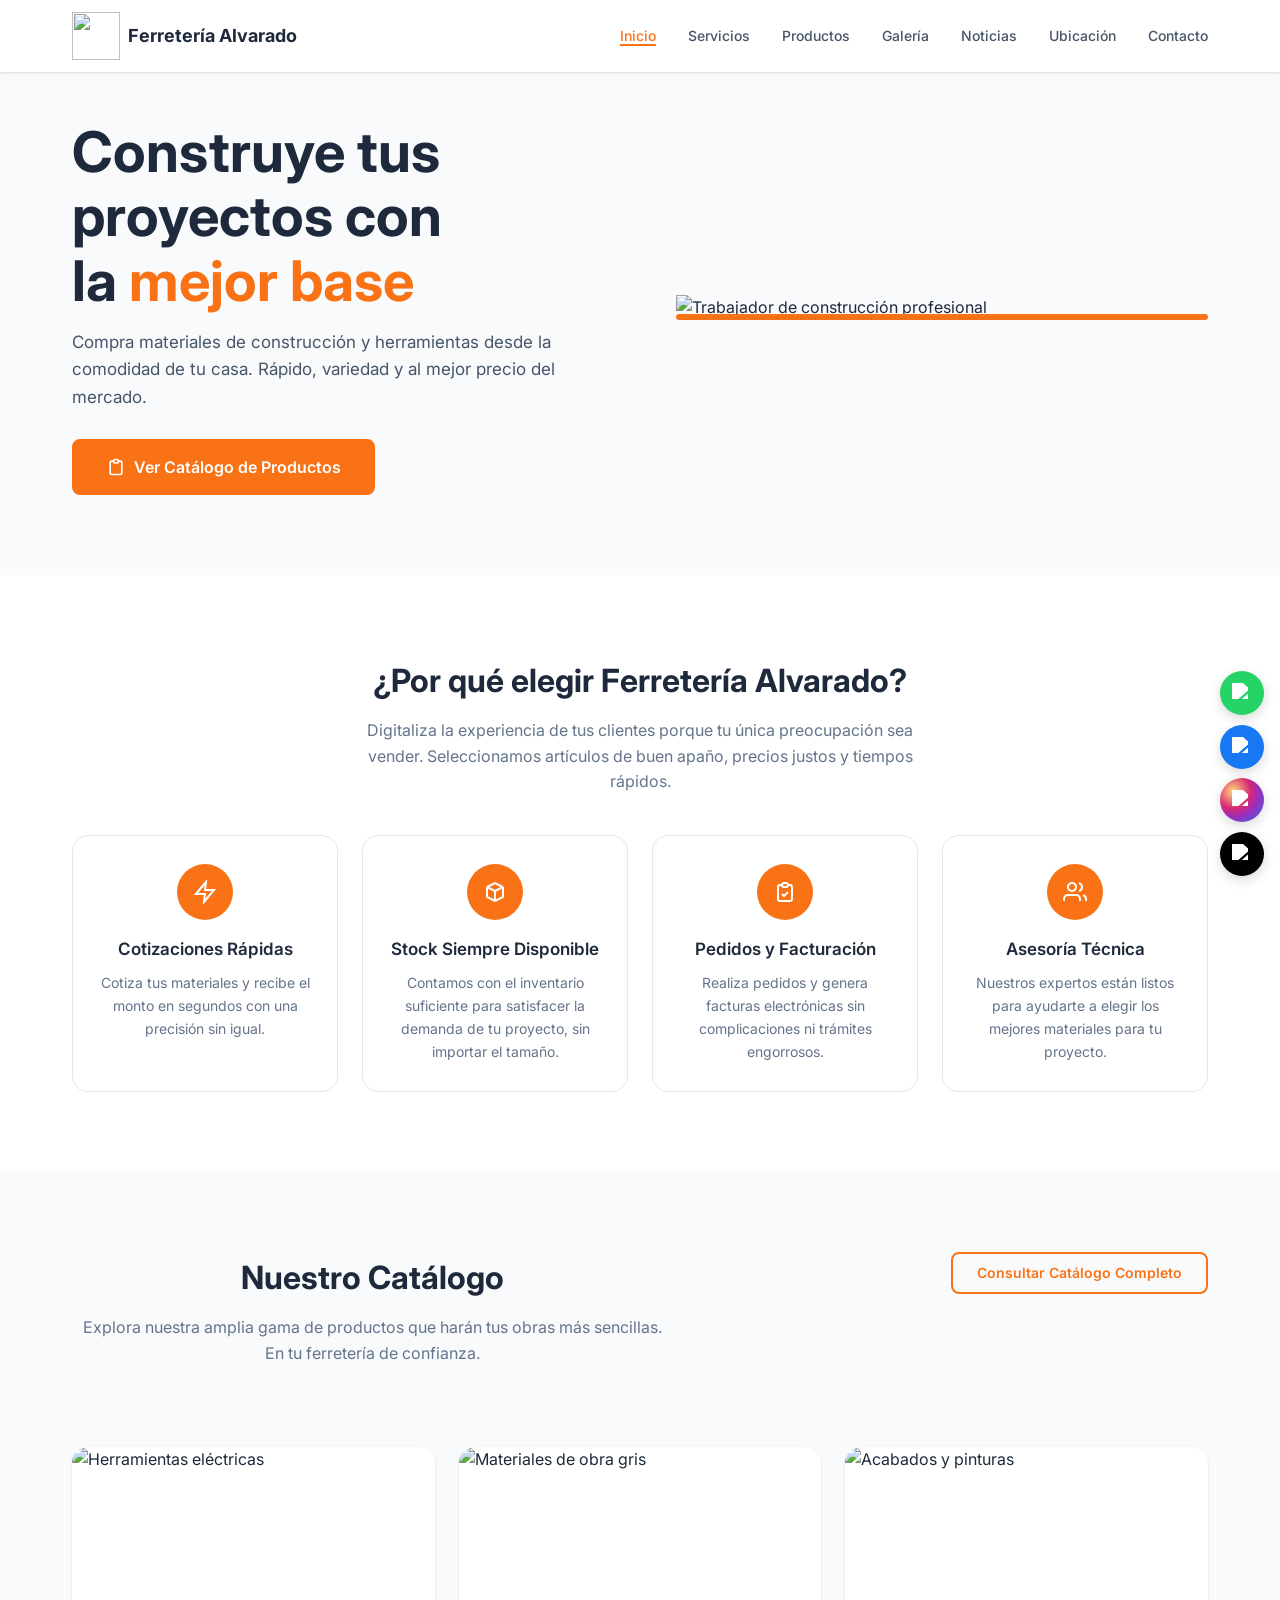
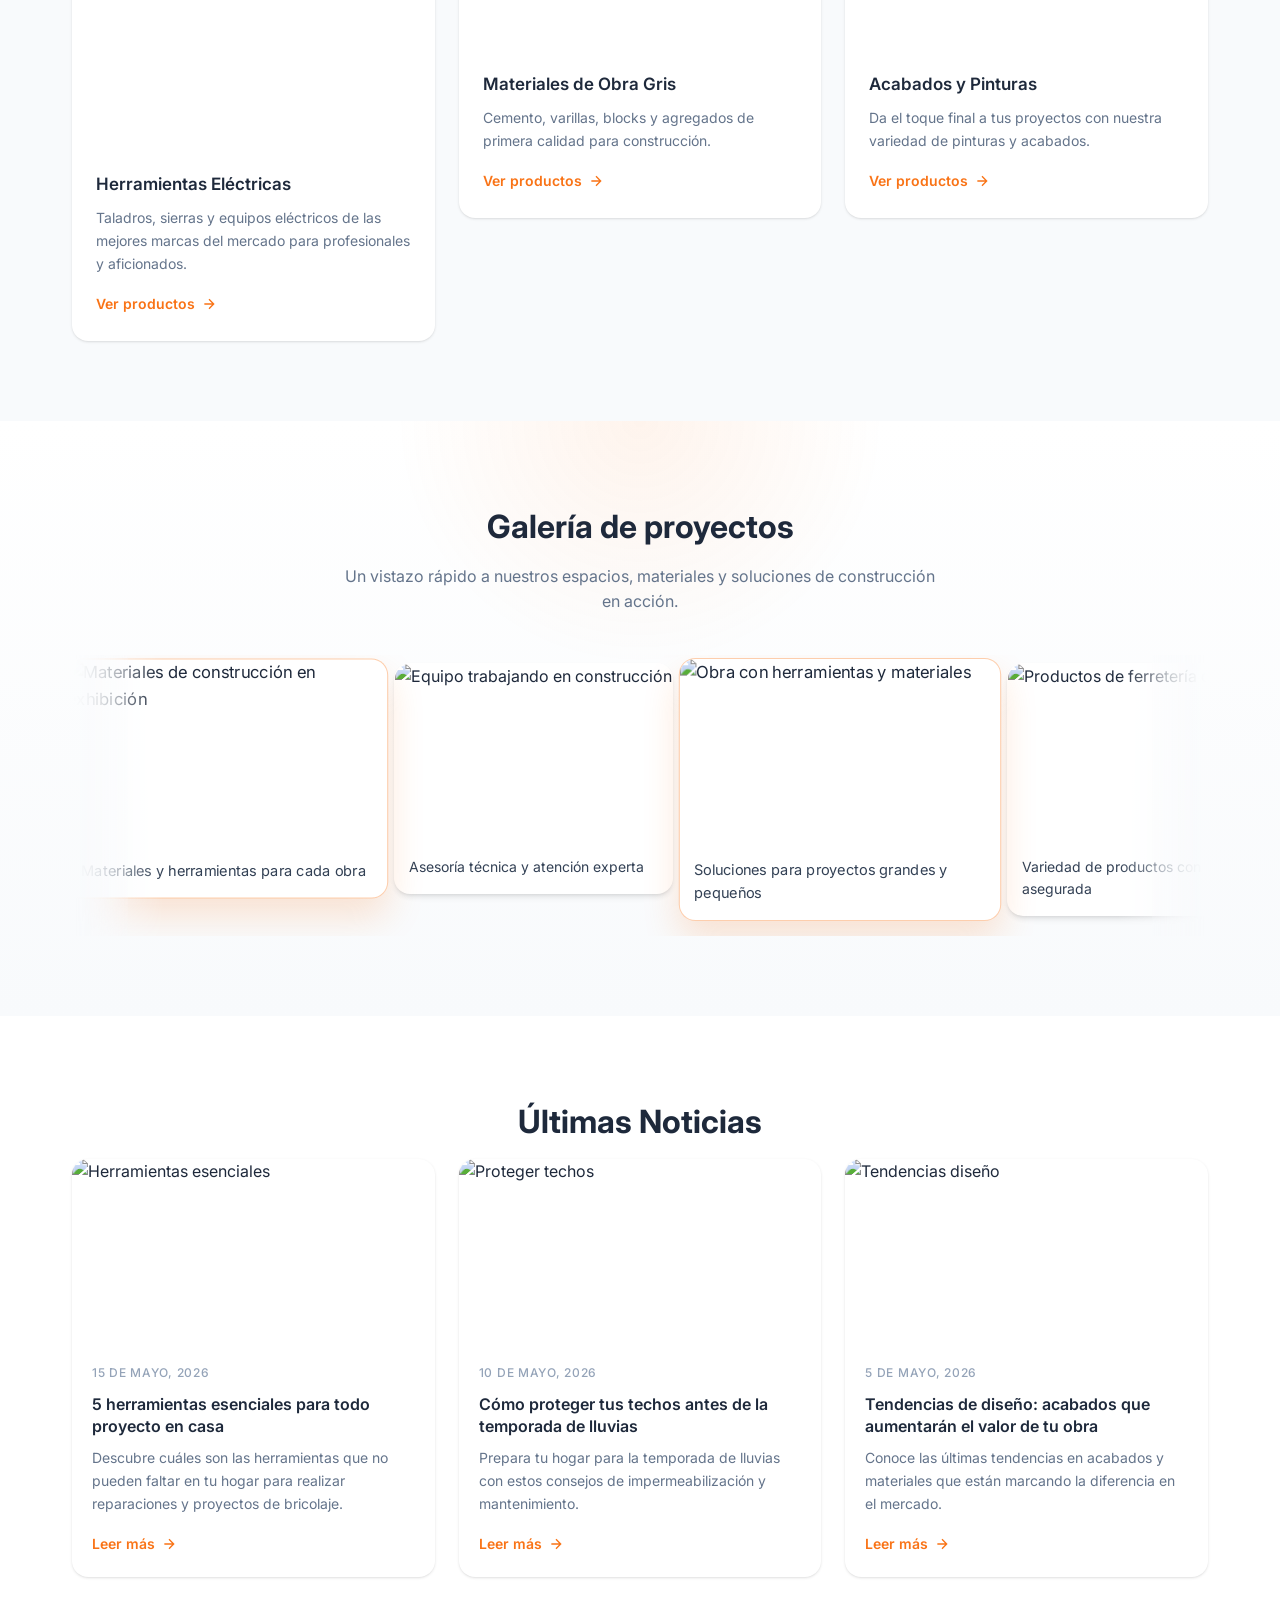
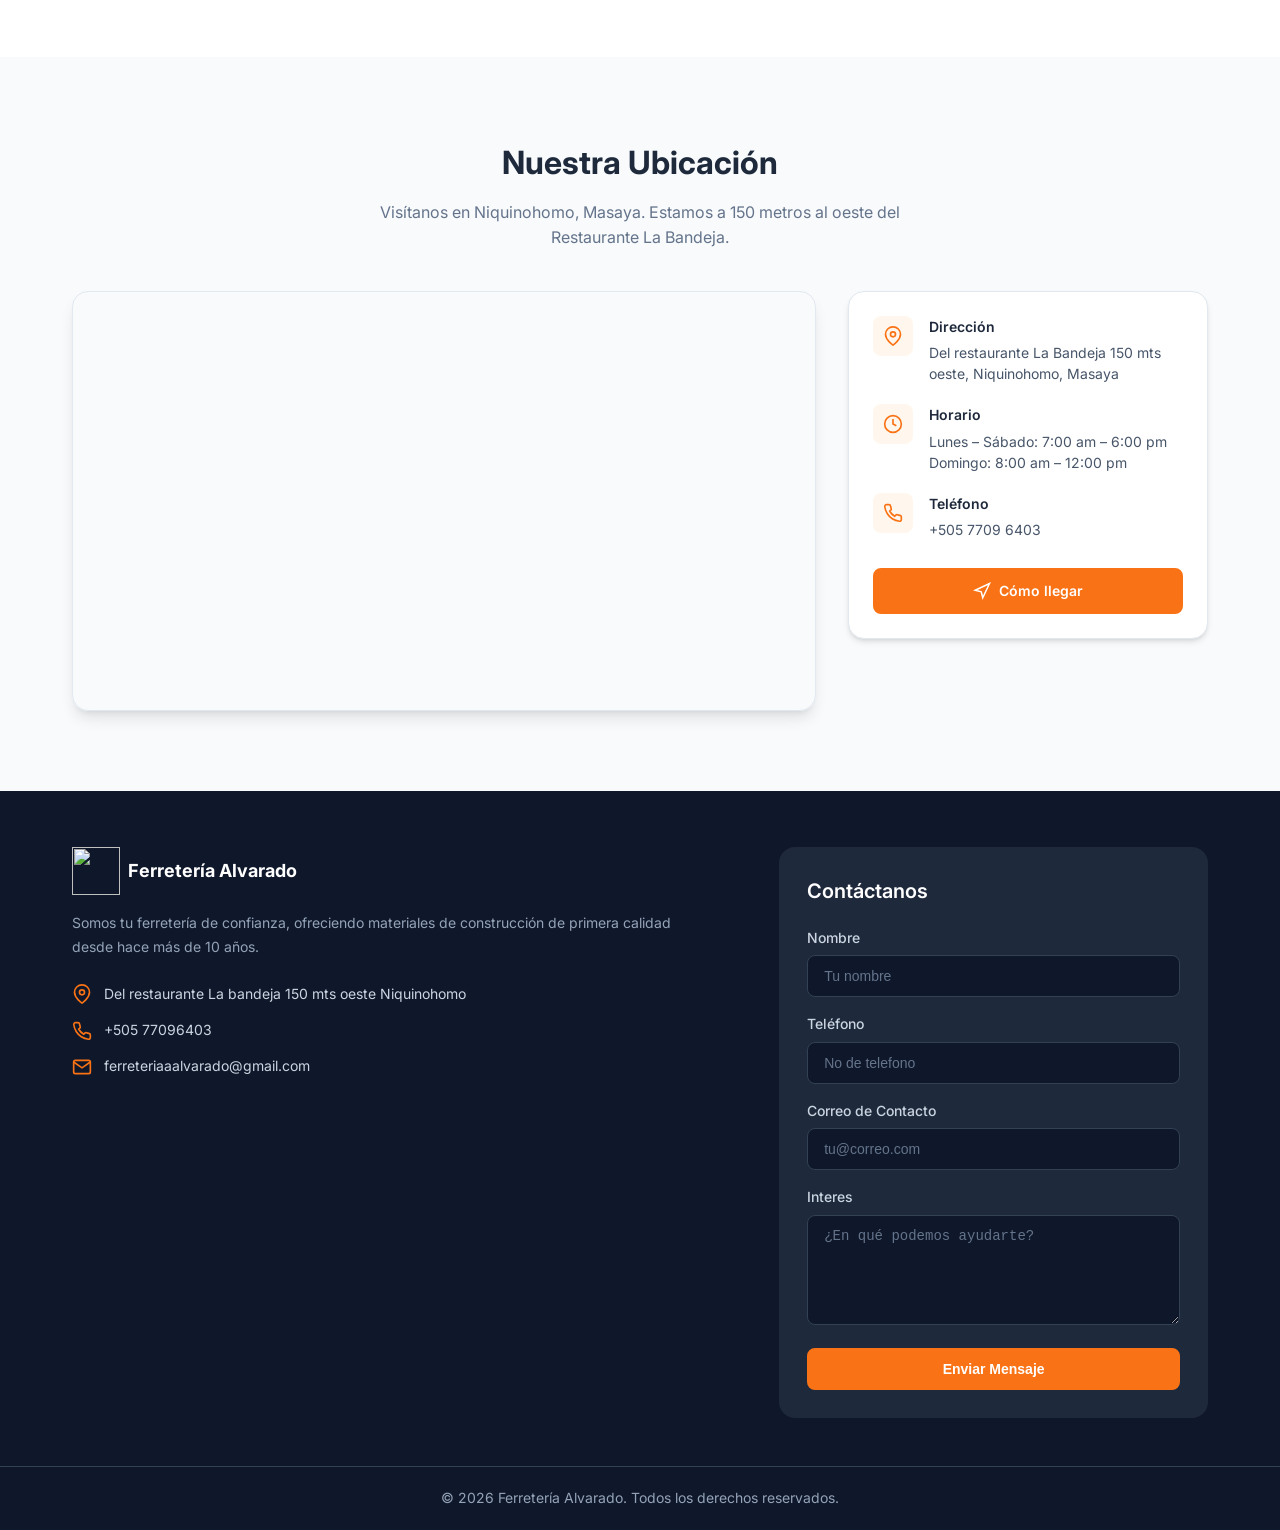
==== commit a16706bc: "enlaces en carrusel" ====
--- a/index.html
+++ b/index.html
@@ -214,60 +214,92 @@
     </section>
 
     <!-- Gallery Section -->
-    <section class="gallery-section" id="galeria">
-      <div class="container">
-        <h2 class="section-title">Galería de proyectos</h2>
-        <p class="section-subtitle">
-          Un vistazo rápido a nuestros espacios, materiales y soluciones de construcción en acción.
-        </p>
-
-        <div class="gallery-viewport" aria-label="Carrusel de fotos de Ferretería Alvarado">
-          <div class="gallery-track">
-            <article class="gallery-card is-active">
-              <img src="https://images.unsplash.com/photo-1504307651254-35680f356dfd?w=800&h=520&fit=crop" alt="Materiales de construcción en exhibición">
-              <div class="gallery-caption">Materiales y herramientas para cada obra</div>
-            </article>
-            <article class="gallery-card">
-              <img src="https://images.unsplash.com/photo-1517048676732-d65bc937f952?w=800&h=520&fit=crop" alt="Equipo trabajando en construcción">
-              <div class="gallery-caption">Asesoría técnica y atención experta</div>
-            </article>
-            <article class="gallery-card is-active">
-              <img src="https://images.unsplash.com/photo-1503387762-592deb58ef4e?w=800&h=520&fit=crop" alt="Obra con herramientas y materiales">
-              <div class="gallery-caption">Soluciones para proyectos grandes y pequeños</div>
-            </article>
-            <article class="gallery-card">
-              <img src="https://images.unsplash.com/photo-1504307651254-35680f356dfd?w=800&h=520&fit=crop" alt="Productos de ferretería destacados">
-              <div class="gallery-caption">Variedad de productos con calidad asegurada</div>
-            </article>
-            <article class="gallery-card is-active">
-              <img src="https://images.unsplash.com/photo-1489515217757-5fd1be406fef?w=800&h=520&fit=crop" alt="Trabajos de acabados y pintura">
-              <div class="gallery-caption">Acabados y detalles que marcan la diferencia</div>
-            </article>
-
-            <article class="gallery-card is-active">
-              <img src="https://images.unsplash.com/photo-1504307651254-35680f356dfd?w=800&h=520&fit=crop" alt="Materiales de construcción en exhibición">
-              <div class="gallery-caption">Materiales y herramientas para cada obra</div>
-            </article>
-            <article class="gallery-card">
-              <img src="https://images.unsplash.com/photo-1517048676732-d65bc937f952?w=800&h=520&fit=crop" alt="Equipo trabajando en construcción">
-              <div class="gallery-caption">Asesoría técnica y atención experta</div>
-            </article>
-            <article class="gallery-card is-active">
-              <img src="https://images.unsplash.com/photo-1503387762-592deb58ef4e?w=800&h=520&fit=crop" alt="Obra con herramientas y materiales">
-              <div class="gallery-caption">Soluciones para proyectos grandes y pequeños</div>
-            </article>
-            <article class="gallery-card">
-              <img src="https://images.unsplash.com/photo-1504307651254-35680f356dfd?w=800&h=520&fit=crop" alt="Productos de ferretería destacados">
-              <div class="gallery-caption">Variedad de productos con calidad asegurada</div>
-            </article>
-            <article class="gallery-card is-active">
-              <img src="https://images.unsplash.com/photo-1489515217757-5fd1be406fef?w=800&h=520&fit=crop" alt="Trabajos de acabados y pintura">
-              <div class="gallery-caption">Acabados y detalles que marcan la diferencia</div>
-            </article>
-          </div>
-        </div>
-      </div>
-    </section>
+   <!-- Gallery Section -->
+<section class="gallery-section" id="galeria">
+  <div class="container">
+    <h2 class="section-title">Galería de proyectos</h2>
+    <p class="section-subtitle">
+      Un vistazo rápido a nuestros espacios, materiales y soluciones de construcción en acción.
+    </p>
+
+    <div class="gallery-viewport" aria-label="Carrusel de fotos de Ferretería Alvarado">
+      <div class="gallery-track">
+
+        <a href="https://wa.me/50582120985?text=Hola%20Ferreter%C3%ADa%20Alvarado,%20vi%20su%20galer%C3%ADa%20y%20quiero%20m%C3%A1s%20informaci%C3%B3n" target="_blank" rel="noreferrer noopener" class="gallery-card-link">
+          <article class="gallery-card is-active">
+            <img src="https://images.unsplash.com/photo-1504307651254-35680f356dfd?w=800&h=520&fit=crop" alt="Materiales de construcción en exhibición">
+            <div class="gallery-caption">Materiales y herramientas para cada obra</div>
+          </article>
+        </a>
+
+        <a href="https://wa.me/50582120985?text=Hola%20Ferreter%C3%ADa%20Alvarado,%20vi%20su%20galer%C3%ADa%20y%20quiero%20m%C3%A1s%20informaci%C3%B3n" target="_blank" rel="noreferrer noopener" class="gallery-card-link">
+          <article class="gallery-card">
+            <img src="https://images.unsplash.com/photo-1517048676732-d65bc937f952?w=800&h=520&fit=crop" alt="Equipo trabajando en construcción">
+            <div class="gallery-caption">Asesoría técnica y atención experta</div>
+          </article>
+        </a>
+
+        <a href="https://wa.me/50582120985?text=Hola%20Ferreter%C3%ADa%20Alvarado,%20vi%20su%20galer%C3%ADa%20y%20quiero%20m%C3%A1s%20informaci%C3%B3n" target="_blank" rel="noreferrer noopener" class="gallery-card-link">
+          <article class="gallery-card is-active">
+            <img src="https://images.unsplash.com/photo-1503387762-592deb58ef4e?w=800&h=520&fit=crop" alt="Obra con herramientas y materiales">
+            <div class="gallery-caption">Soluciones para proyectos grandes y pequeños</div>
+          </article>
+        </a>
+
+        <a href="https://wa.me/50582120985?text=Hola%20Ferreter%C3%ADa%20Alvarado,%20vi%20su%20galer%C3%ADa%20y%20quiero%20m%C3%A1s%20informaci%C3%B3n" target="_blank" rel="noreferrer noopener" class="gallery-card-link">
+          <article class="gallery-card">
+            <img src="https://images.unsplash.com/photo-1504307651254-35680f356dfd?w=800&h=520&fit=crop" alt="Productos de ferretería destacados">
+            <div class="gallery-caption">Variedad de productos con calidad asegurada</div>
+          </article>
+        </a>
+
+        <a href="https://wa.me/50582120985?text=Hola%20Ferreter%C3%ADa%20Alvarado,%20vi%20su%20galer%C3%ADa%20y%20quiero%20m%C3%A1s%20informaci%C3%B3n" target="_blank" rel="noreferrer noopener" class="gallery-card-link">
+          <article class="gallery-card is-active">
+            <img src="https://images.unsplash.com/photo-1489515217757-5fd1be406fef?w=800&h=520&fit=crop" alt="Trabajos de acabados y pintura">
+            <div class="gallery-caption">Acabados y detalles que marcan la diferencia</div>
+          </article>
+        </a>
+
+        <!-- Duplicadas para el efecto de loop continuo -->
+        <a href="https://wa.me/50582120985?text=Hola%20Ferreter%C3%ADa%20Alvarado,%20vi%20su%20galer%C3%ADa%20y%20quiero%20m%C3%A1s%20informaci%C3%B3n" target="_blank" rel="noreferrer noopener" class="gallery-card-link">
+          <article class="gallery-card is-active">
+            <img src="https://images.unsplash.com/photo-1504307651254-35680f356dfd?w=800&h=520&fit=crop" alt="Materiales de construcción en exhibición">
+            <div class="gallery-caption">Materiales y herramientas para cada obra</div>
+          </article>
+        </a>
+
+        <a href="https://wa.me/50582120985?text=Hola%20Ferreter%C3%ADa%20Alvarado,%20vi%20su%20galer%C3%ADa%20y%20quiero%20m%C3%A1s%20informaci%C3%B3n" target="_blank" rel="noreferrer noopener" class="gallery-card-link">
+          <article class="gallery-card">
+            <img src="https://images.unsplash.com/photo-1517048676732-d65bc937f952?w=800&h=520&fit=crop" alt="Equipo trabajando en construcción">
+            <div class="gallery-caption">Asesoría técnica y atención experta</div>
+          </article>
+        </a>
+
+        <a href="https://wa.me/50582120985?text=Hola%20Ferreter%C3%ADa%20Alvarado,%20vi%20su%20galer%C3%ADa%20y%20quiero%20m%C3%A1s%20informaci%C3%B3n" target="_blank" rel="noreferrer noopener" class="gallery-card-link">
+          <article class="gallery-card is-active">
+            <img src="https://images.unsplash.com/photo-1503387762-592deb58ef4e?w=800&h=520&fit=crop" alt="Obra con herramientas y materiales">
+            <div class="gallery-caption">Soluciones para proyectos grandes y pequeños</div>
+          </article>
+        </a>
+
+        <a href="https://wa.me/50582120985?text=Hola%20Ferreter%C3%ADa%20Alvarado,%20vi%20su%20galer%C3%ADa%20y%20quiero%20m%C3%A1s%20informaci%C3%B3n" target="_blank" rel="noreferrer noopener" class="gallery-card-link">
+          <article class="gallery-card">
+            <img src="https://images.unsplash.com/photo-1504307651254-35680f356dfd?w=800&h=520&fit=crop" alt="Productos de ferretería destacados">
+            <div class="gallery-caption">Variedad de productos con calidad asegurada</div>
+          </article>
+        </a>
+
+        <a href="https://wa.me/50582120985?text=Hola%20Ferreter%C3%ADa%20Alvarado,%20vi%20su%20galer%C3%ADa%20y%20quiero%20m%C3%A1s%20informaci%C3%B3n" target="_blank" rel="noreferrer noopener" class="gallery-card-link">
+          <article class="gallery-card is-active">
+            <img src="https://images.unsplash.com/photo-1489515217757-5fd1be406fef?w=800&h=520&fit=crop" alt="Trabajos de acabados y pintura">
+            <div class="gallery-caption">Acabados y detalles que marcan la diferencia</div>
+          </article>
+        </a>
+
+      </div>
+    </div>
+  </div>
+</section>
 
     <!-- News Section -->
     <section class="news" id="noticias">
--- a/Estilos/styles.css
+++ b/Estilos/styles.css
@@ -601,6 +601,17 @@
   border: 1px solid transparent;
   transition: transform 0.25s ease, box-shadow 0.25s ease, border-color 0.25s ease;
 }
+.gallery-card-link {
+  display: block;
+  text-decoration: none;
+  color: inherit;
+}
+
+.gallery-card-link:visited,
+.gallery-card-link:hover,
+.gallery-card-link:active {
+  color: inherit;
+}
 
 .gallery-card img {
   width: 100%;
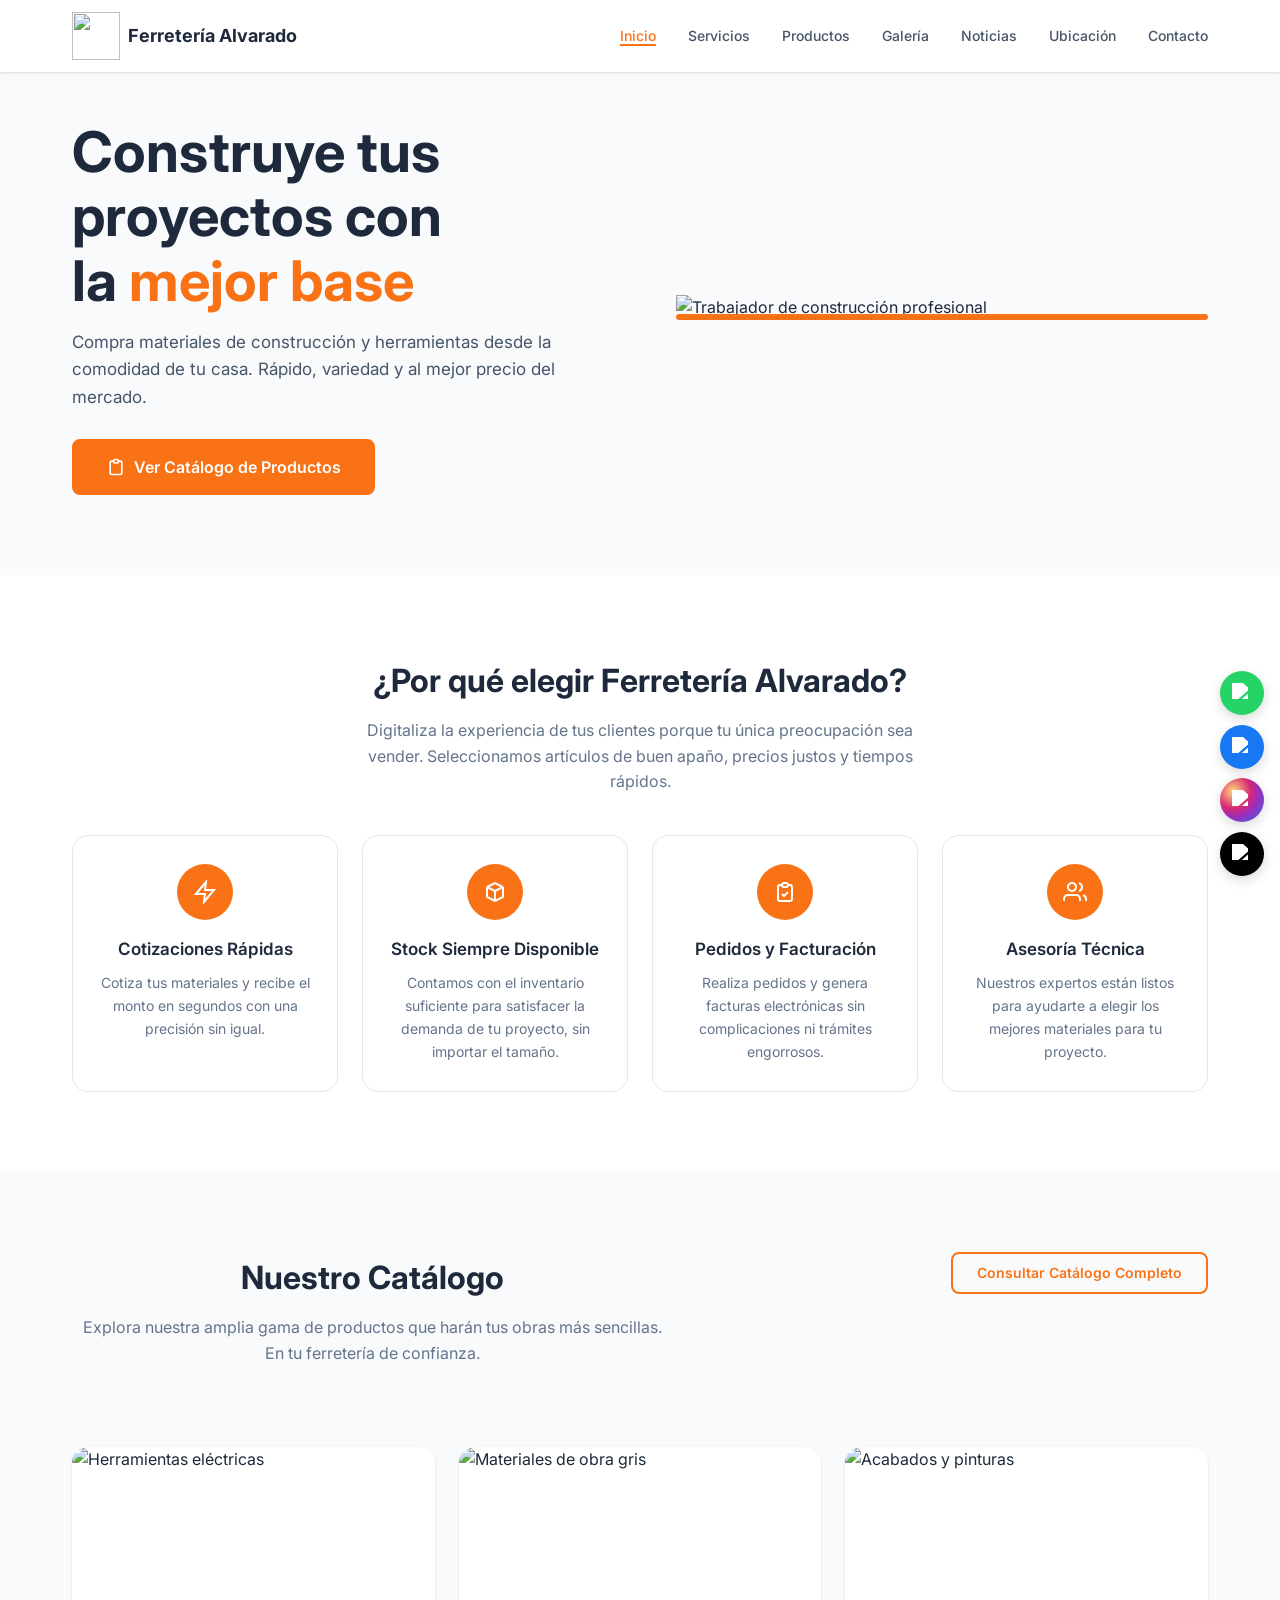
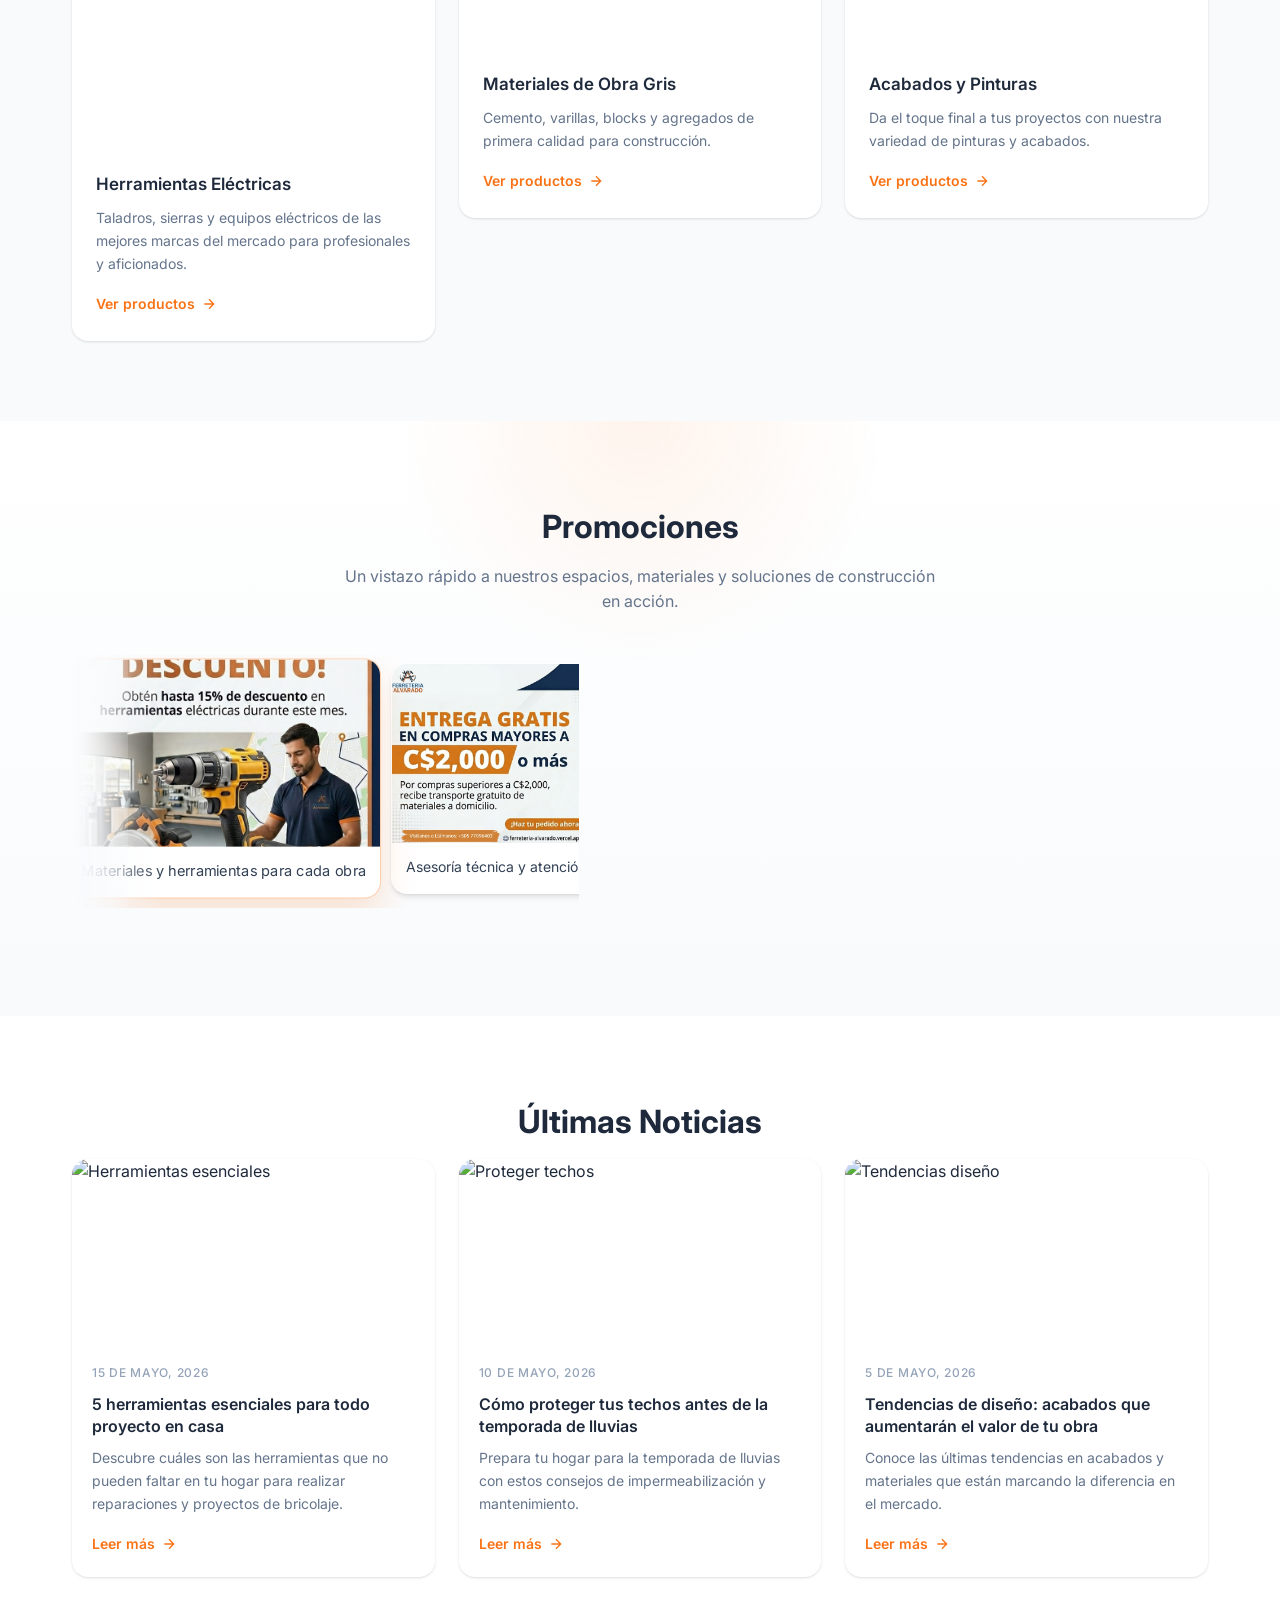
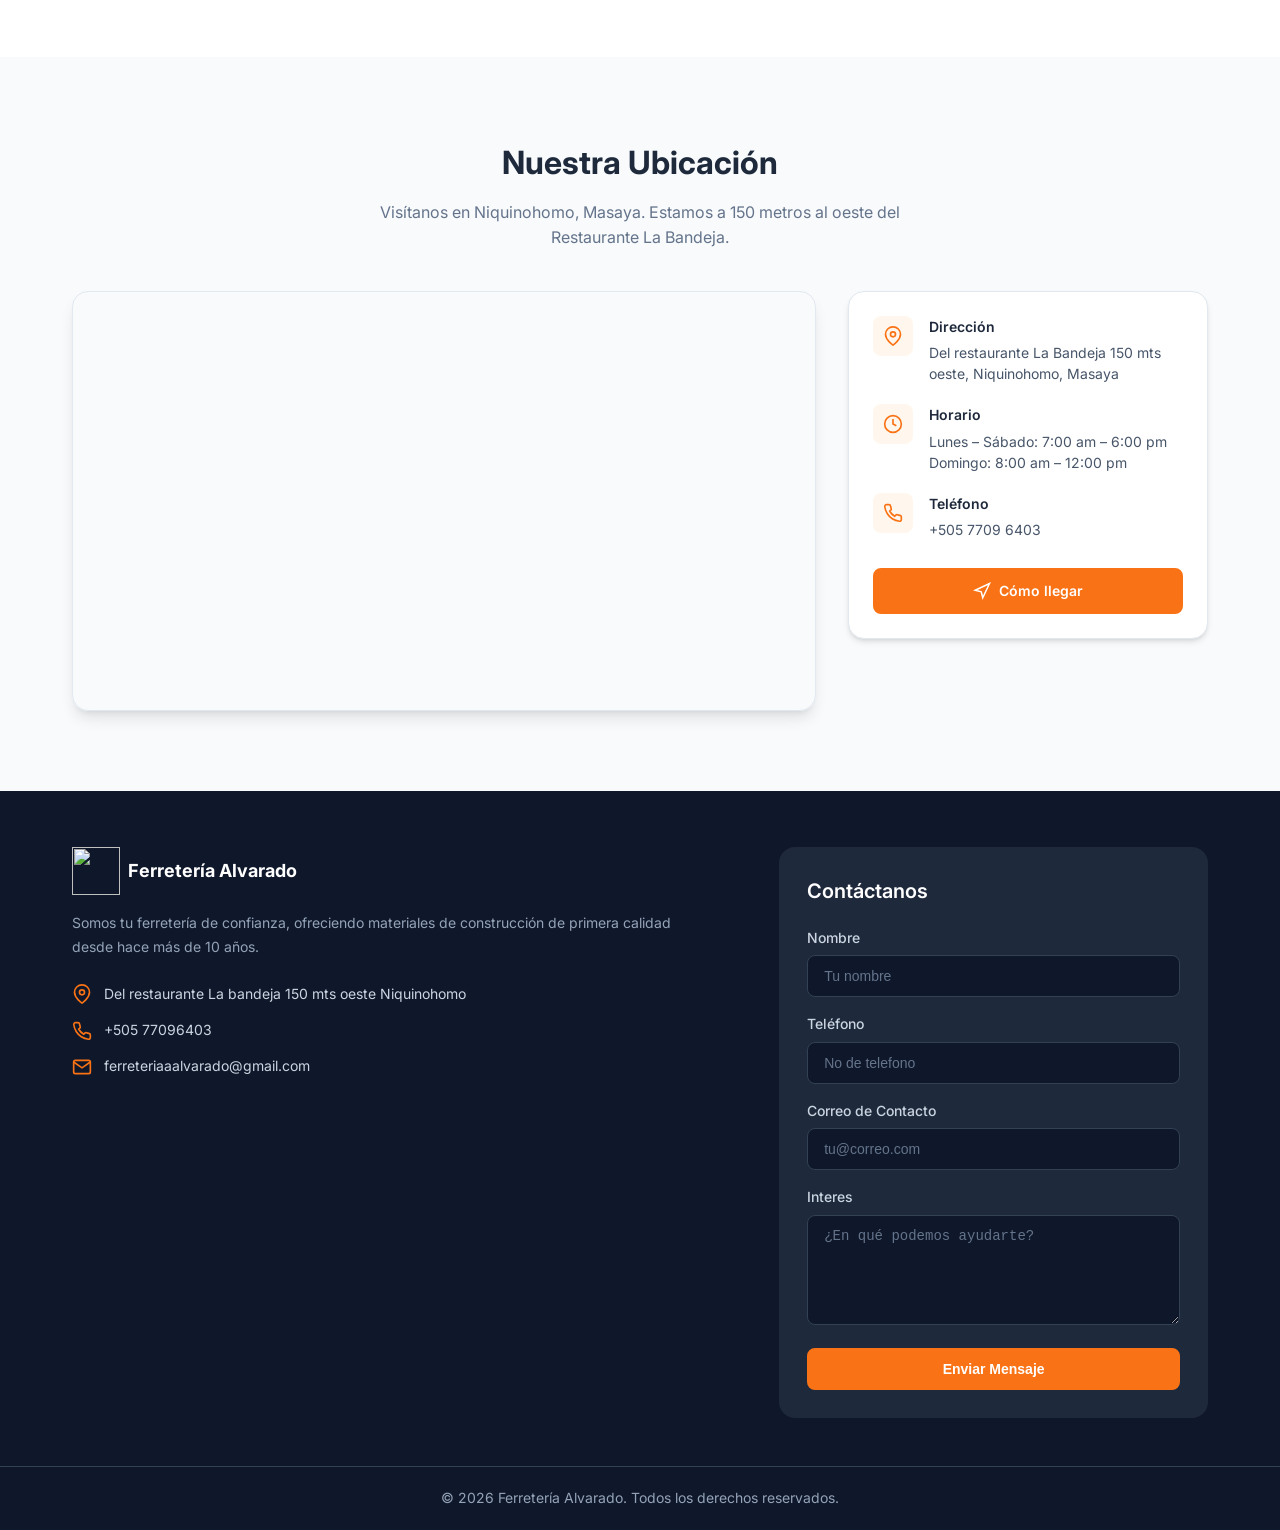
==== commit 473c3b56: "integracion de dashboard" ====
--- a/index.html
+++ b/index.html
@@ -213,11 +213,11 @@
       </div>
     </section>
 
-    <!-- Gallery Section -->
+   
    <!-- Gallery Section -->
 <section class="gallery-section" id="galeria">
   <div class="container">
-    <h2 class="section-title">Galería de proyectos</h2>
+    <h2 class="section-title">Promociones</h2>
     <p class="section-subtitle">
       Un vistazo rápido a nuestros espacios, materiales y soluciones de construcción en acción.
     </p>
@@ -225,77 +225,52 @@
     <div class="gallery-viewport" aria-label="Carrusel de fotos de Ferretería Alvarado">
       <div class="gallery-track">
 
-        <a href="https://wa.me/50582120985?text=Hola%20Ferreter%C3%ADa%20Alvarado,%20vi%20su%20galer%C3%ADa%20y%20quiero%20m%C3%A1s%20informaci%C3%B3n" target="_blank" rel="noreferrer noopener" class="gallery-card-link">
+        <a href="https://wa.me/50582120985?text=Hola%20ferreteria%20Alvarado,%20estoy%20interesado%20en%20esta%20promocion" target="_blank" rel="noreferrer noopener" class="gallery-card-link" data-promo-id="promo-1" data-promo-name="Descuento">
           <article class="gallery-card is-active">
-            <img src="https://images.unsplash.com/photo-1504307651254-35680f356dfd?w=800&h=520&fit=crop" alt="Materiales de construcción en exhibición">
+            <img src="./Assets/promo-1.jpeg" alt="Materiales de construcción en exhibición">
             <div class="gallery-caption">Materiales y herramientas para cada obra</div>
           </article>
         </a>
 
-        <a href="https://wa.me/50582120985?text=Hola%20Ferreter%C3%ADa%20Alvarado,%20vi%20su%20galer%C3%ADa%20y%20quiero%20m%C3%A1s%20informaci%C3%B3n" target="_blank" rel="noreferrer noopener" class="gallery-card-link">
+        <a href="https://wa.me/50582120985?text=Hola%20ferreteria%20Alvarado,%20estoy%20interesado%20en%20esta%20promocion" target="_blank" rel="noreferrer noopener" class="gallery-card-link" data-promo-id="promo-2" data-promo-name="Entrega-gratis">
           <article class="gallery-card">
-            <img src="https://images.unsplash.com/photo-1517048676732-d65bc937f952?w=800&h=520&fit=crop" alt="Equipo trabajando en construcción">
+            <img src="./Assets/promo-2.jpeg" alt="Equipo trabajando en construcción">
             <div class="gallery-caption">Asesoría técnica y atención experta</div>
           </article>
         </a>
 
-        <a href="https://wa.me/50582120985?text=Hola%20Ferreter%C3%ADa%20Alvarado,%20vi%20su%20galer%C3%ADa%20y%20quiero%20m%C3%A1s%20informaci%C3%B3n" target="_blank" rel="noreferrer noopener" class="gallery-card-link">
+        <a href="https://wa.me/50582120985?text=Hola%20ferreteria%20Alvarado,%20estoy%20interesado%20en%20esta%20promocion" target="_blank" rel="noreferrer noopener" class="gallery-card-link" data-promo-id="promo-3" data-promo-name="Plastitank">
           <article class="gallery-card is-active">
-            <img src="https://images.unsplash.com/photo-1503387762-592deb58ef4e?w=800&h=520&fit=crop" alt="Obra con herramientas y materiales">
+            <img src="./Assets/promo-3.jpeg" alt="Obra con herramientas y materiales">
             <div class="gallery-caption">Soluciones para proyectos grandes y pequeños</div>
           </article>
         </a>
 
-        <a href="https://wa.me/50582120985?text=Hola%20Ferreter%C3%ADa%20Alvarado,%20vi%20su%20galer%C3%ADa%20y%20quiero%20m%C3%A1s%20informaci%C3%B3n" target="_blank" rel="noreferrer noopener" class="gallery-card-link">
+  
+
+       
+       <!--Duplicados -->
+      
+         <a href="https://wa.me/50582120985?text=Hola%20ferreteria%20Alvarado,%20estoy%20interesado%20en%20esta%20promocion" target="_blank" rel="noreferrer noopener" class="gallery-card-link" data-promo-id="promo-1" data-promo-name="Descuento">
+          <article class="gallery-card is-active">
+            <img src="./Assets/promo-1.jpeg" alt="Materiales de construcción en exhibición">
+            <div class="gallery-caption">Materiales y herramientas para cada obra</div>
+          </article>
+        </a>
+
+        <a href="https://wa.me/50582120985?text=Hola%20ferreteria%20Alvarado,%20estoy%20interesado%20en%20esta%20promocion" target="_blank" rel="noreferrer noopener" class="gallery-card-link" data-promo-id="promo-2" data-promo-name="Entrega-gratis">
           <article class="gallery-card">
-            <img src="https://images.unsplash.com/photo-1504307651254-35680f356dfd?w=800&h=520&fit=crop" alt="Productos de ferretería destacados">
-            <div class="gallery-caption">Variedad de productos con calidad asegurada</div>
-          </article>
-        </a>
-
-        <a href="https://wa.me/50582120985?text=Hola%20Ferreter%C3%ADa%20Alvarado,%20vi%20su%20galer%C3%ADa%20y%20quiero%20m%C3%A1s%20informaci%C3%B3n" target="_blank" rel="noreferrer noopener" class="gallery-card-link">
+            <img src="./Assets/promo-2.jpeg" alt="Equipo trabajando en construcción">
+            <div class="gallery-caption">Asesoría técnica y atención experta</div>
+          </article>
+        </a>
+
+        <a href="https://wa.me/50582120985?text=Hola%20ferreteria%20Alvarado,%20estoy%20interesado%20en%20esta%20promocion" target="_blank" rel="noreferrer noopener" class="gallery-card-link" data-promo-id="promo-3" data-promo-name="Plastitank">
           <article class="gallery-card is-active">
-            <img src="https://images.unsplash.com/photo-1489515217757-5fd1be406fef?w=800&h=520&fit=crop" alt="Trabajos de acabados y pintura">
-            <div class="gallery-caption">Acabados y detalles que marcan la diferencia</div>
-          </article>
-        </a>
-
-        <!-- Duplicadas para el efecto de loop continuo -->
-        <a href="https://wa.me/50582120985?text=Hola%20Ferreter%C3%ADa%20Alvarado,%20vi%20su%20galer%C3%ADa%20y%20quiero%20m%C3%A1s%20informaci%C3%B3n" target="_blank" rel="noreferrer noopener" class="gallery-card-link">
-          <article class="gallery-card is-active">
-            <img src="https://images.unsplash.com/photo-1504307651254-35680f356dfd?w=800&h=520&fit=crop" alt="Materiales de construcción en exhibición">
-            <div class="gallery-caption">Materiales y herramientas para cada obra</div>
-          </article>
-        </a>
-
-        <a href="https://wa.me/50582120985?text=Hola%20Ferreter%C3%ADa%20Alvarado,%20vi%20su%20galer%C3%ADa%20y%20quiero%20m%C3%A1s%20informaci%C3%B3n" target="_blank" rel="noreferrer noopener" class="gallery-card-link">
-          <article class="gallery-card">
-            <img src="https://images.unsplash.com/photo-1517048676732-d65bc937f952?w=800&h=520&fit=crop" alt="Equipo trabajando en construcción">
-            <div class="gallery-caption">Asesoría técnica y atención experta</div>
-          </article>
-        </a>
-
-        <a href="https://wa.me/50582120985?text=Hola%20Ferreter%C3%ADa%20Alvarado,%20vi%20su%20galer%C3%ADa%20y%20quiero%20m%C3%A1s%20informaci%C3%B3n" target="_blank" rel="noreferrer noopener" class="gallery-card-link">
-          <article class="gallery-card is-active">
-            <img src="https://images.unsplash.com/photo-1503387762-592deb58ef4e?w=800&h=520&fit=crop" alt="Obra con herramientas y materiales">
+            <img src="./Assets/promo-3.jpeg" alt="Obra con herramientas y materiales">
             <div class="gallery-caption">Soluciones para proyectos grandes y pequeños</div>
           </article>
         </a>
-
-        <a href="https://wa.me/50582120985?text=Hola%20Ferreter%C3%ADa%20Alvarado,%20vi%20su%20galer%C3%ADa%20y%20quiero%20m%C3%A1s%20informaci%C3%B3n" target="_blank" rel="noreferrer noopener" class="gallery-card-link">
-          <article class="gallery-card">
-            <img src="https://images.unsplash.com/photo-1504307651254-35680f356dfd?w=800&h=520&fit=crop" alt="Productos de ferretería destacados">
-            <div class="gallery-caption">Variedad de productos con calidad asegurada</div>
-          </article>
-        </a>
-
-        <a href="https://wa.me/50582120985?text=Hola%20Ferreter%C3%ADa%20Alvarado,%20vi%20su%20galer%C3%ADa%20y%20quiero%20m%C3%A1s%20informaci%C3%B3n" target="_blank" rel="noreferrer noopener" class="gallery-card-link">
-          <article class="gallery-card is-active">
-            <img src="https://images.unsplash.com/photo-1489515217757-5fd1be406fef?w=800&h=520&fit=crop" alt="Trabajos de acabados y pintura">
-            <div class="gallery-caption">Acabados y detalles que marcan la diferencia</div>
-          </article>
-        </a>
-
       </div>
     </div>
   </div>
--- a/Estilos/styles.css
+++ b/Estilos/styles.css
@@ -578,7 +578,7 @@
 
 .gallery-track {
   display: flex;
-  gap: 0.75rem;
+  gap: 1rem;
   width: max-content;
   padding: 0.25rem 0;
   animation: gallerySlide 18s linear infinite;
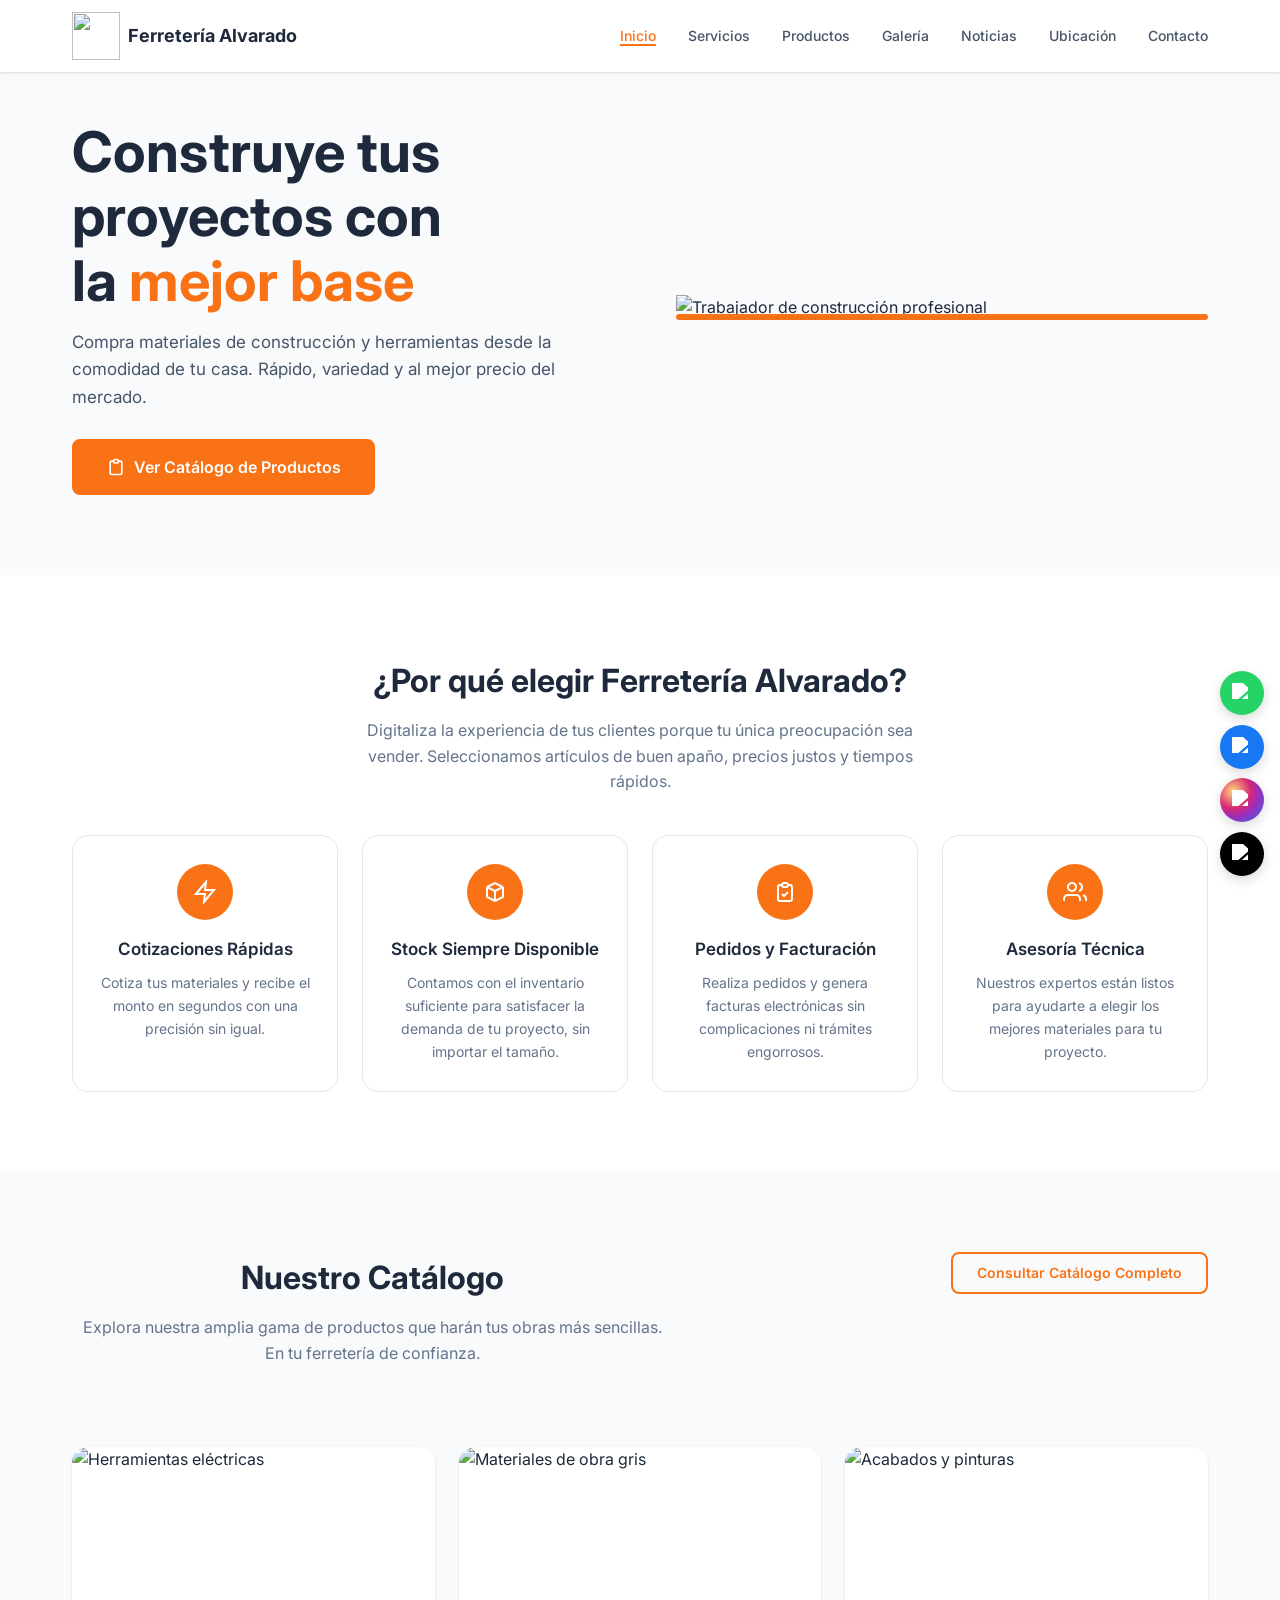
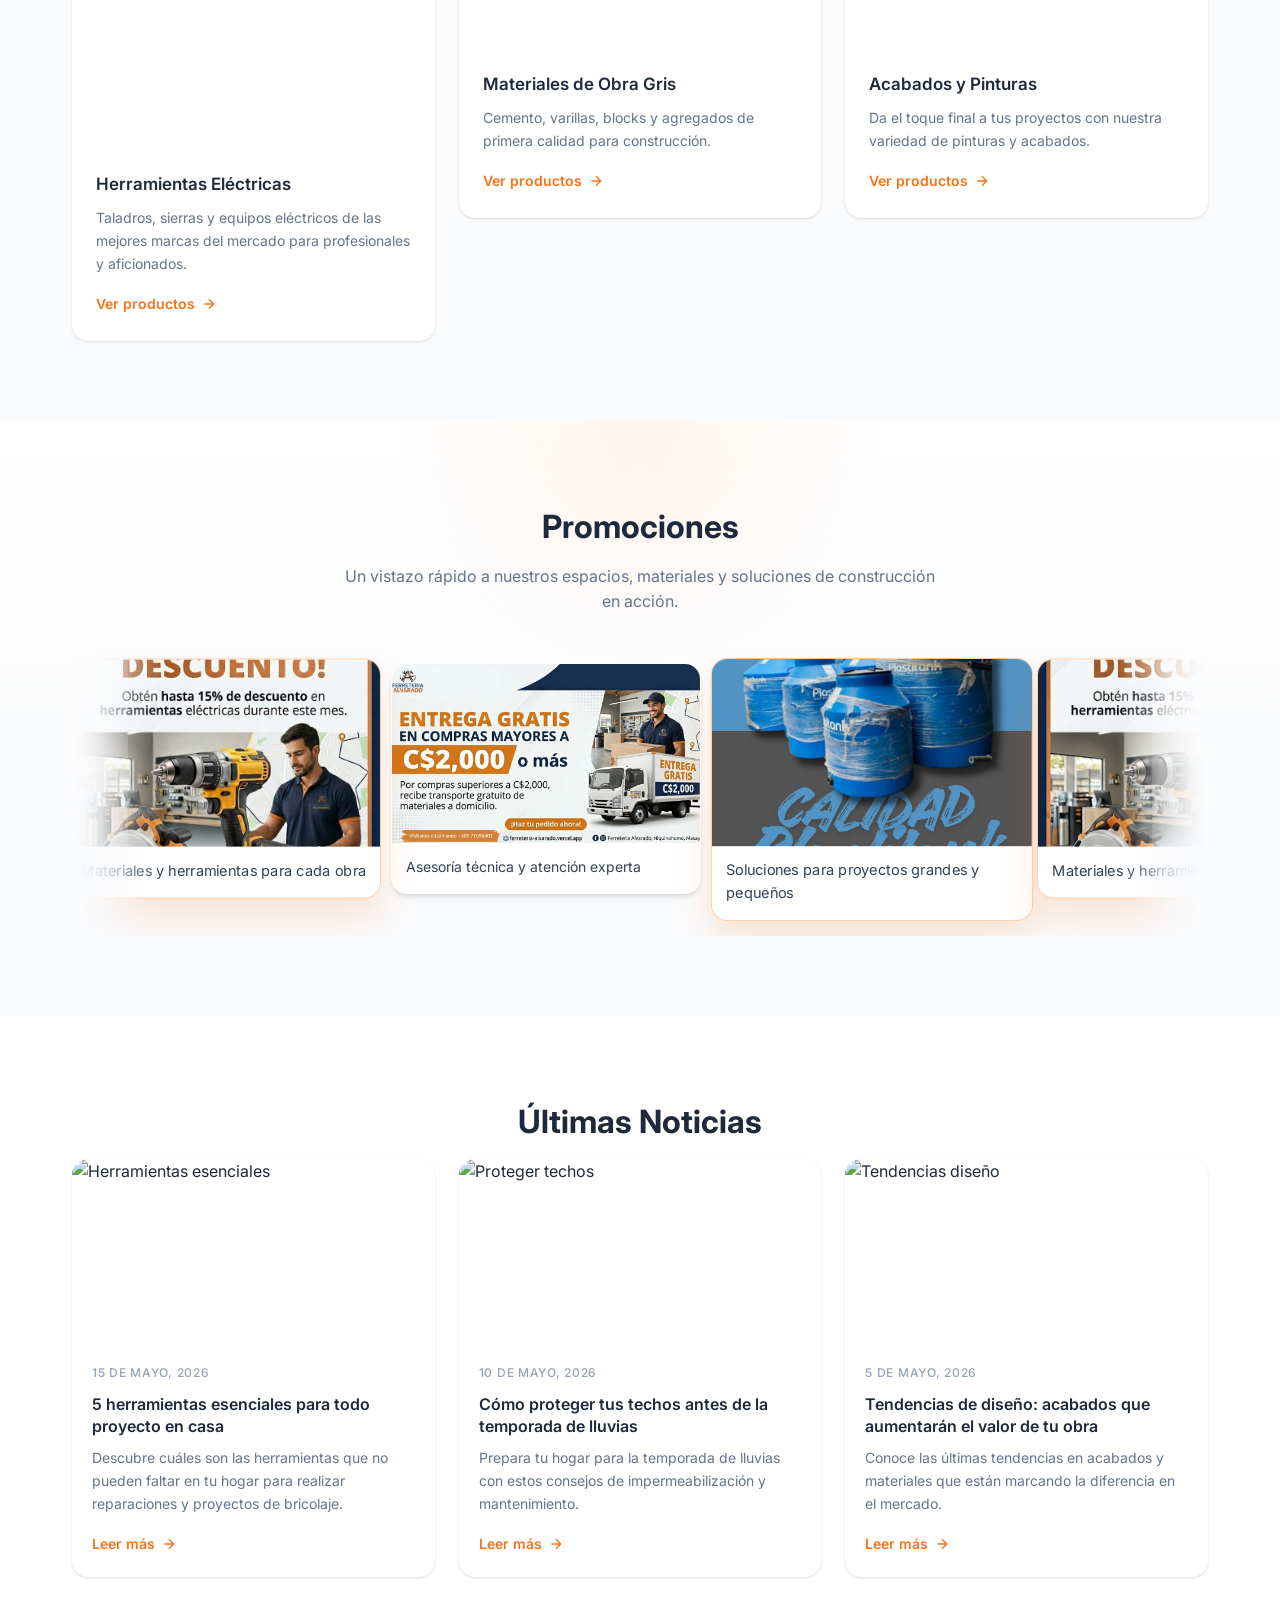
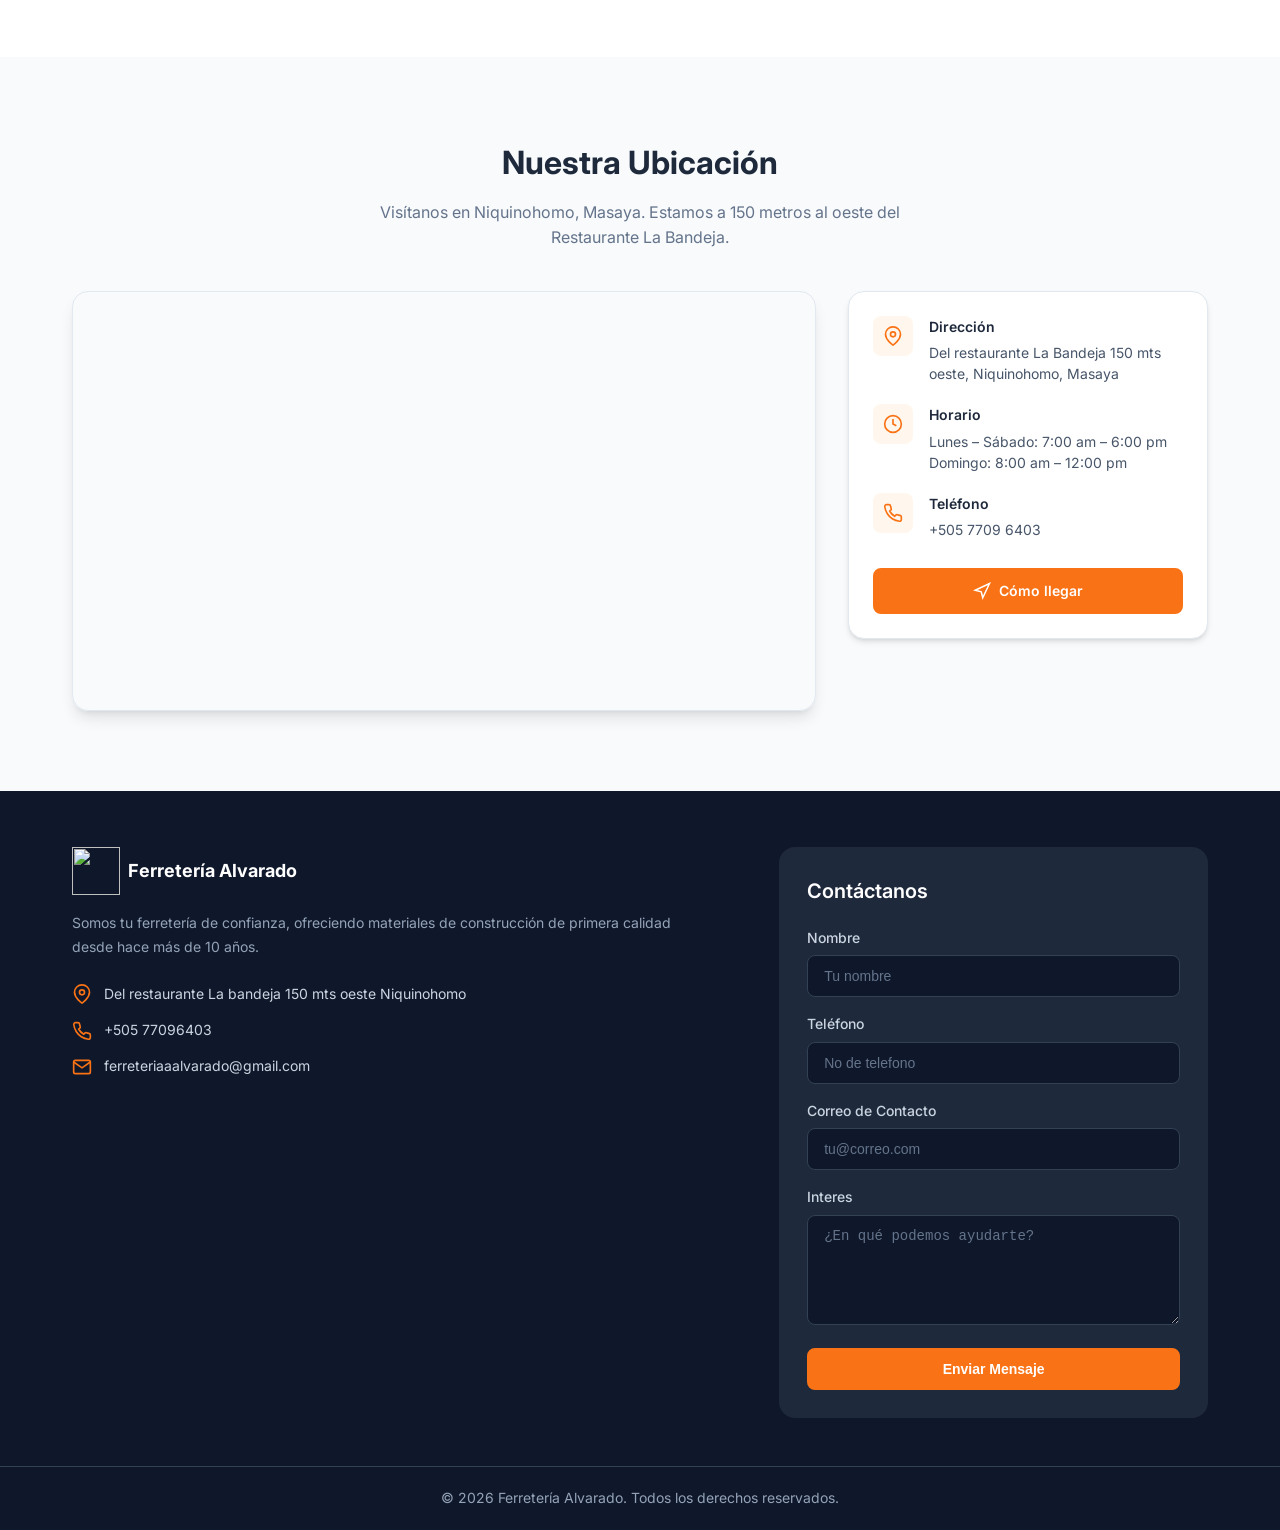
==== commit 000d900e: "Espesificidad en recoleccion gtag" ====
--- a/index.html
+++ b/index.html
@@ -460,16 +460,16 @@
         <p>&copy; 2026 Ferretería Alvarado. Todos los derechos reservados.</p>
         <!-- Social buttons for small screens -->
         <div class="footer-socials" aria-hidden="false">
-          <a href="https://wa.me/50577096403?text=Hola%20Ferreter%C3%ADa%20Alvarado" class="footer-social-link whatsapp" target="_blank" rel="noreferrer noopener" aria-label="WhatsApp">
+          <a href="https://wa.me/50577096403?text=Hola%20Ferreter%C3%ADa%20Alvarado" class="footer-social-link whatsapp" target="_blank" rel="noreferrer noopener" data-network="whatsapp" data-location="footer" aria-label="WhatsApp">
             <img class="social-icon" src="https://cdn.jsdelivr.net/gh/simple-icons/simple-icons/icons/whatsapp.svg" alt="WhatsApp">
           </a>
-          <a href=" https://www.facebook.com/share/1EHV8sSbC9/" class="footer-social-link facebook" target="_blank" rel="noreferrer noopener" aria-label="Facebook">
+          <a href=" https://www.facebook.com/share/1EHV8sSbC9/" class="footer-social-link facebook" target="_blank" rel="noreferrer noopener" data-network="Facebook" data-location="footer" aria-label="Facebook">
             <img class="social-icon" src="https://cdn.jsdelivr.net/gh/simple-icons/simple-icons/icons/facebook.svg" alt="Facebook">
           </a>
-          <a href="https://www.instagram.com/ferreteria_alvarado.ni?utm_source=qr&igsh=b2poNHB6bXVrMWFj" class="footer-social-link instagram" target="_blank" rel="noreferrer noopener" aria-label="Instagram">
+          <a href="https://www.instagram.com/ferreteria_alvarado.ni?utm_source=qr&igsh=b2poNHB6bXVrMWFj" class="footer-social-link instagram" target="_blank" rel="noreferrer noopener"data-network="Instagram" data-location="footer" aria-label="Instagram">
             <img class="social-icon" src="https://cdn.jsdelivr.net/gh/simple-icons/simple-icons/icons/instagram.svg" alt="Instagram">
           </a>
-          <a href="#" class="footer-social-link tiktok" target="_blank" rel="noreferrer noopener" aria-label="TikTok">
+          <a href="#" class="footer-social-link tiktok" target="_blank" rel="noreferrer noopener"data-network="Instagram" data-location="footer" aria-label="TikTok">
             <img class="social-icon" src="https://cdn.jsdelivr.net/gh/simple-icons/simple-icons/icons/tiktok.svg" alt="TikTok">
           </a>
         </div>
@@ -486,16 +486,16 @@
 
   <!-- Botones flotantes de redes sociales -->
   <div class="social-float" aria-label="Redes sociales de Ferretería Alvarado">
-    <a href="https://wa.me/50577096403?text=Hola%20Ferreter%C3%ADa%20Alvarado,%20quiero%20consultar%20sobre%20sus%20productos" class="social-link whatsapp" target="_blank" rel="noreferrer noopener" aria-label="WhatsApp">
+    <a href="https://wa.me/50577096403?text=Hola%20Ferreter%C3%ADa%20Alvarado,%20quiero%20consultar%20sobre%20sus%20productos" class="social-link whatsapp" target="_blank" rel="noreferrer noopener" aria-label="WhatsApp" data-network="whatsapp" data-location="flotante">
       <img class="social-icon" src="https://cdn.jsdelivr.net/gh/simple-icons/simple-icons/icons/whatsapp.svg" alt="WhatsApp">
     </a>
-    <a href="https://www.facebook.com/share/1EHV8sSbC9/" class="social-link facebook" target="_blank" rel="noreferrer noopener" aria-label="Facebook">
+    <a href="https://www.facebook.com/share/1EHV8sSbC9/" class="social-link facebook" target="_blank" rel="noreferrer noopener" data-network="Facebook" data-location="flotante" aria-label="Facebook">
       <img class="social-icon" src="https://cdn.jsdelivr.net/gh/simple-icons/simple-icons/icons/facebook.svg" alt="Facebook">
     </a>
-    <a href="https://www.instagram.com/ferreteria_alvarado.ni?utm_source=qr&igsh=b2poNHB6bXVrMWFj" class="social-link instagram" target="_blank" rel="noreferrer noopener" aria-label="Instagram">
+    <a href="https://www.instagram.com/ferreteria_alvarado.ni?utm_source=qr&igsh=b2poNHB6bXVrMWFj" class="social-link instagram" target="_blank" rel="noreferrer noopener" data-network="Instagram" data-location="flotante" aria-label="Instagram">
       <img class="social-icon" src="https://cdn.jsdelivr.net/gh/simple-icons/simple-icons/icons/instagram.svg" alt="Instagram">
     </a>
-    <a href="#" class="social-link tiktok" target="_blank" rel="noreferrer noopener" aria-label="TikTok">
+    <a href="#" class="social-link tiktok" target="_blank" rel="noreferrer noopener" data-network="TikTok" data-location="flotante" aria-label="TikTok">
       <img class="social-icon" src="https://cdn.jsdelivr.net/gh/simple-icons/simple-icons/icons/tiktok.svg" alt="TikTok">
     </a>
   </div>
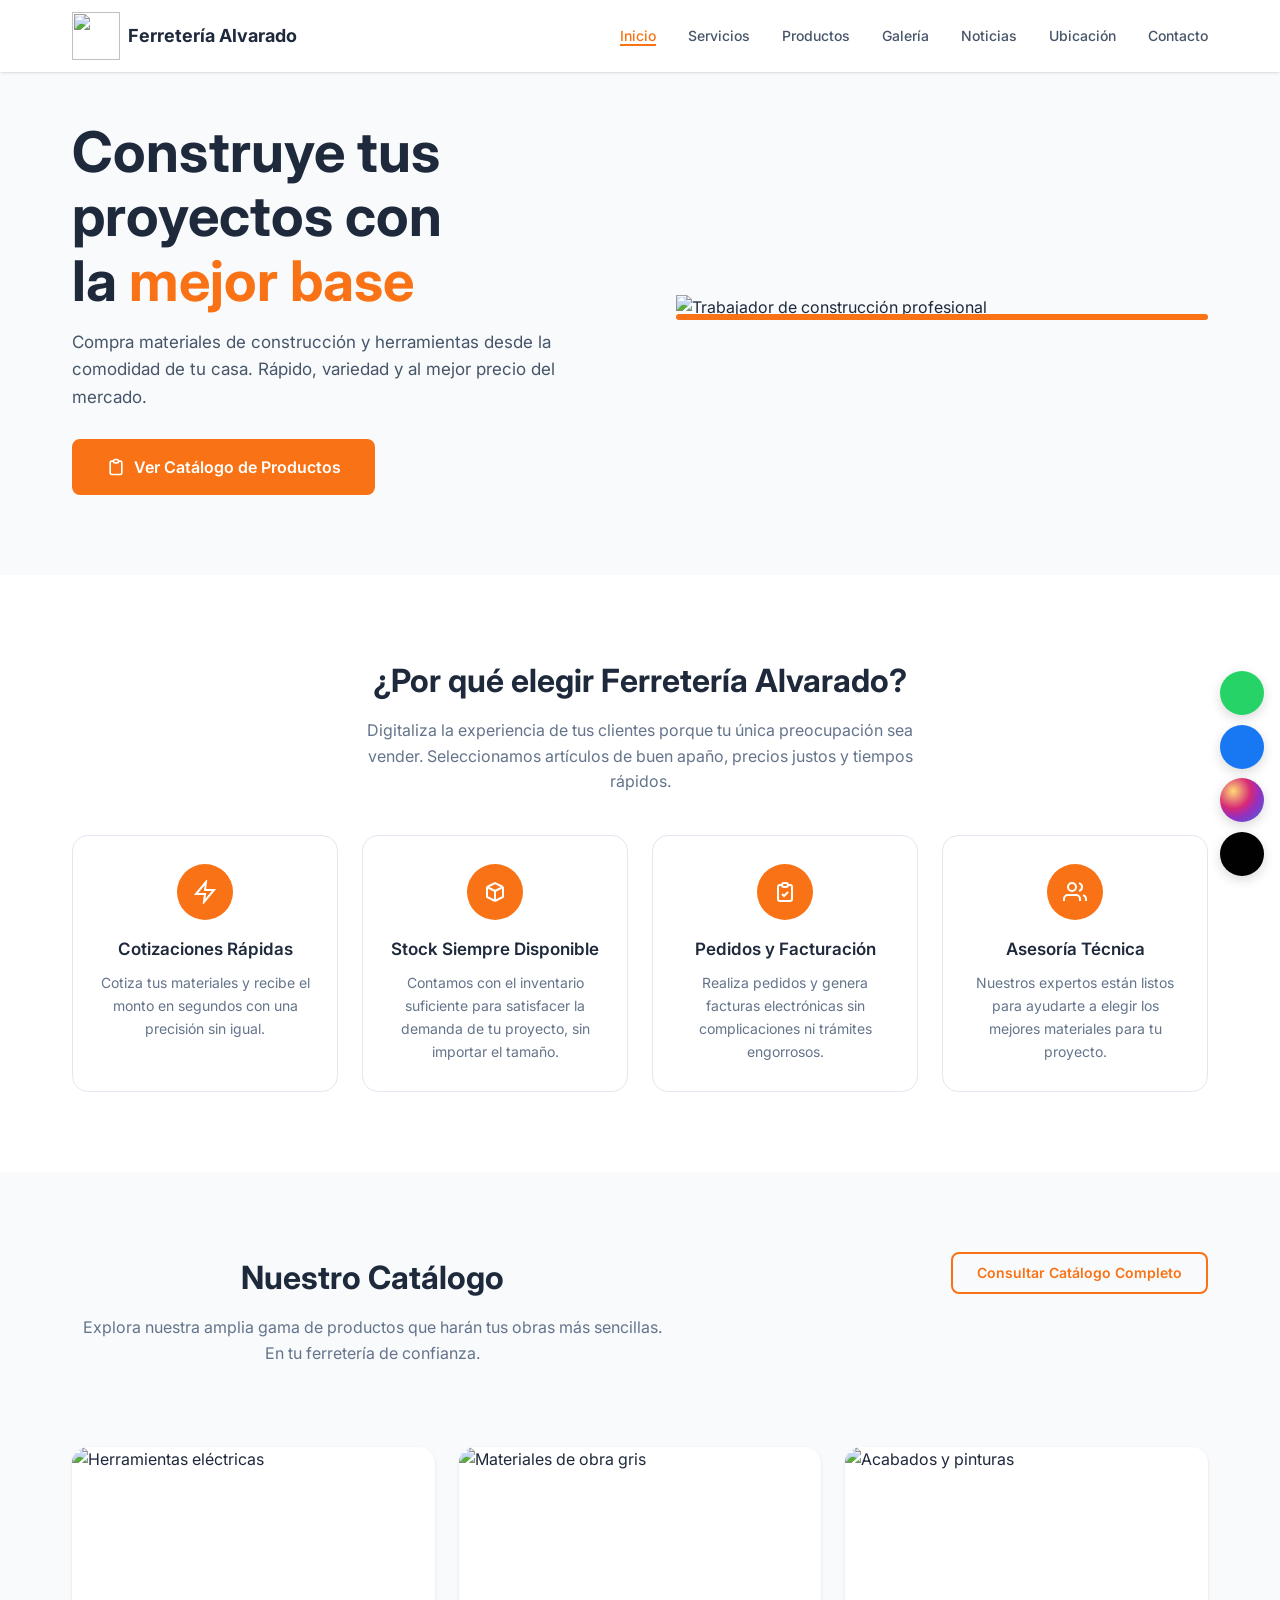
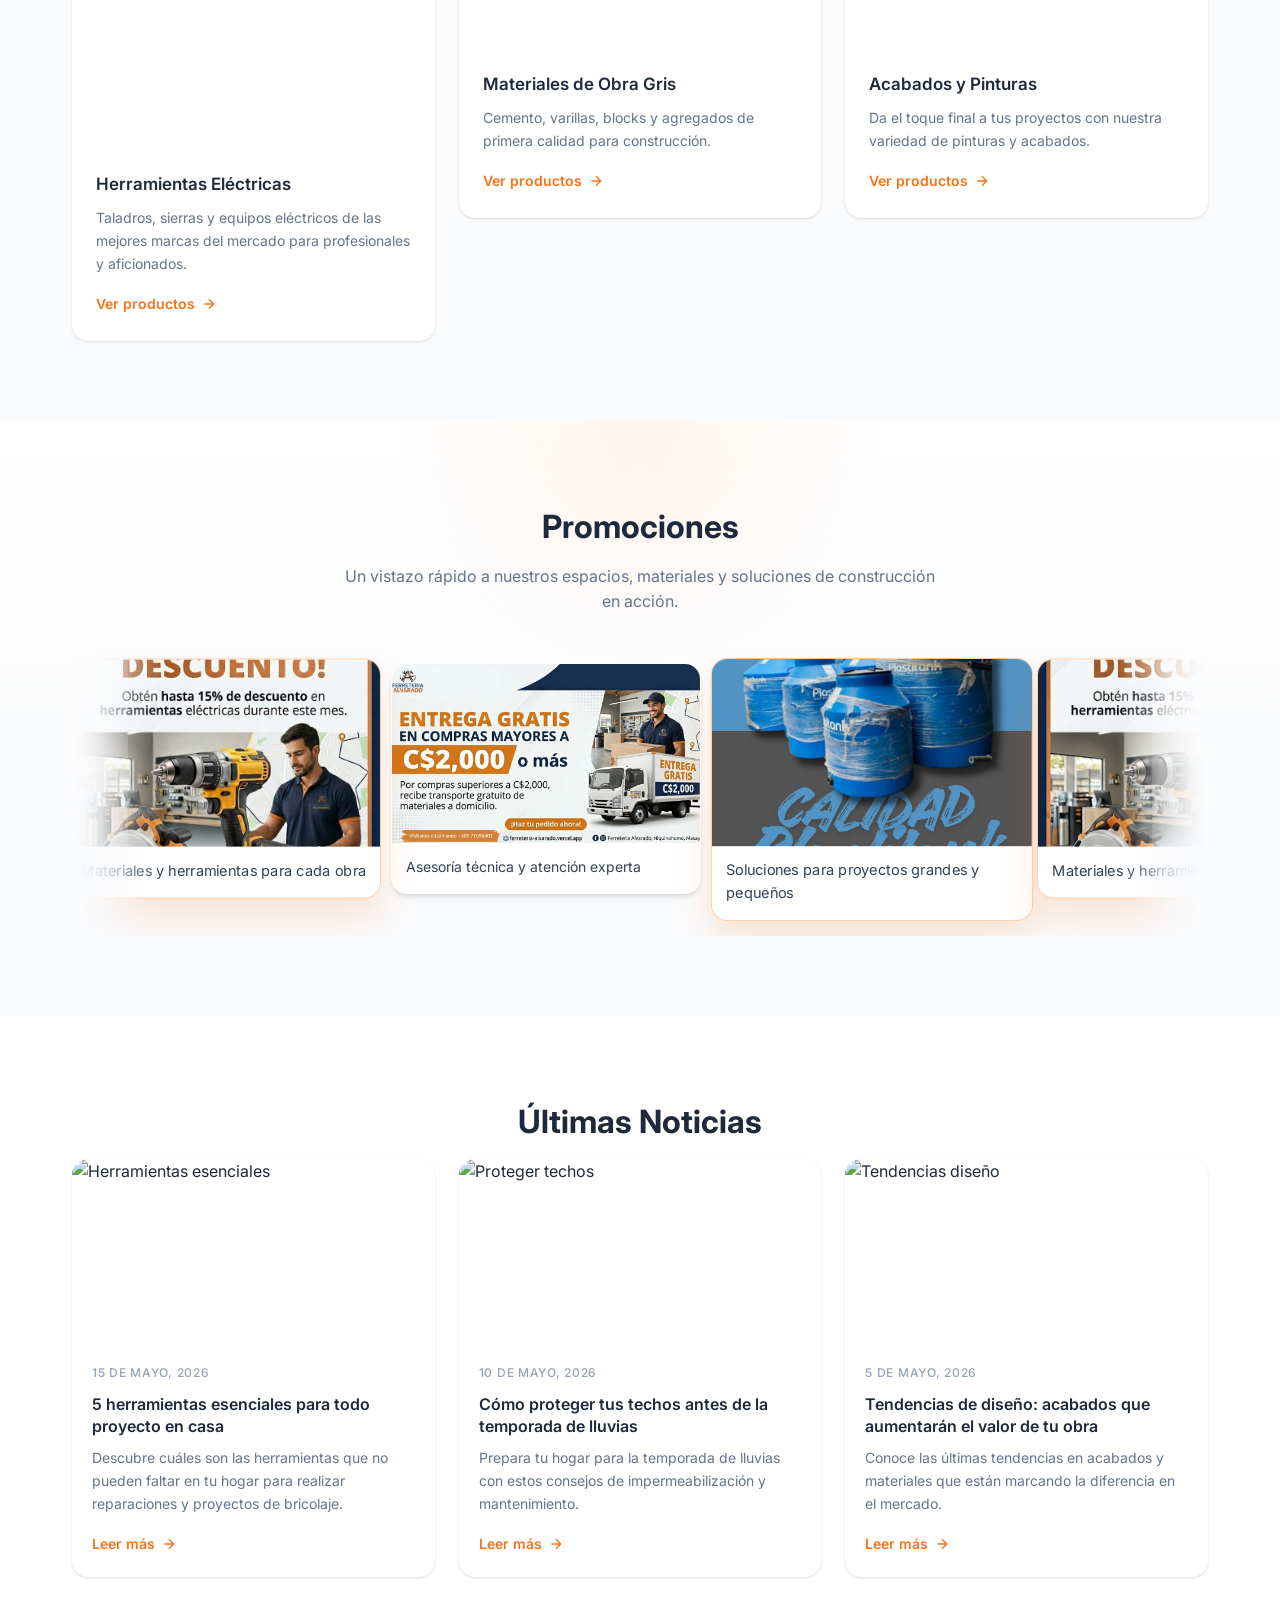
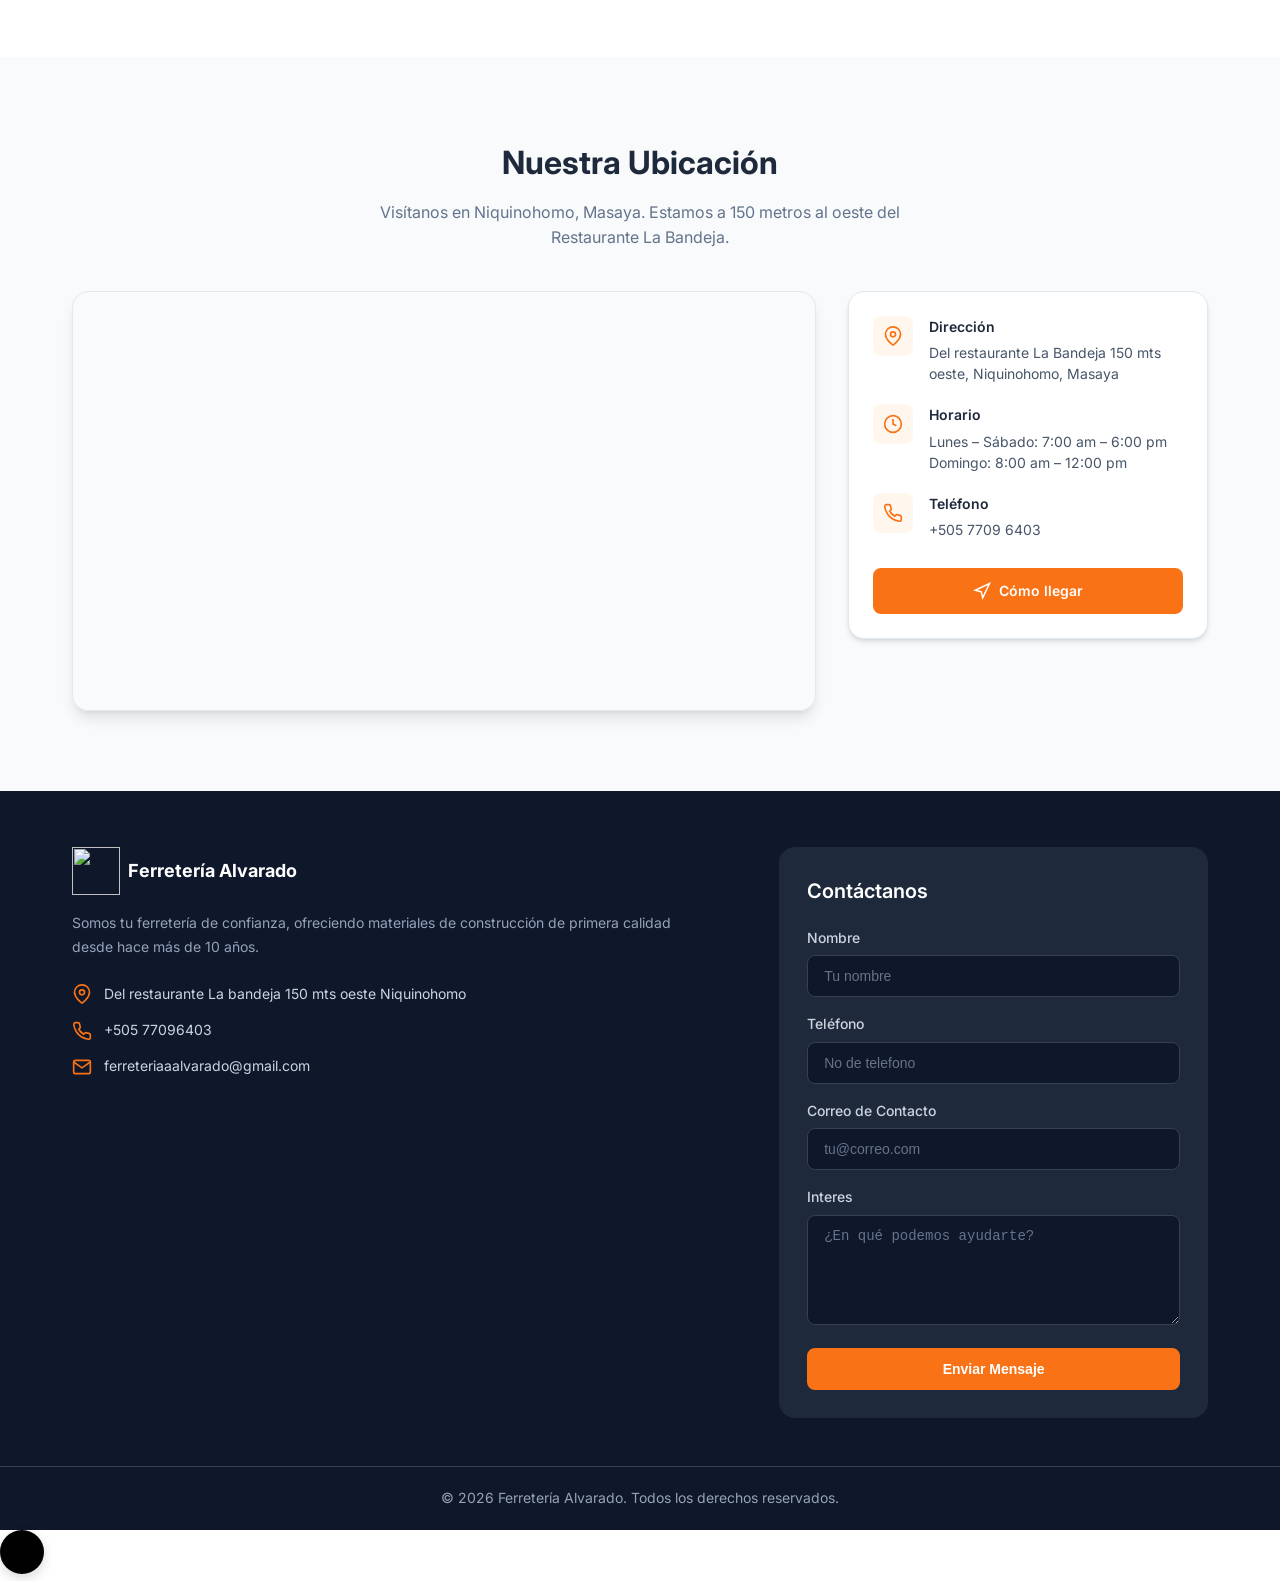
==== commit ba01bda7: "Rectificaciones de gtag" ====
--- a/index.html
+++ b/index.html
@@ -1,26 +1,30 @@
 <!DOCTYPE html>
 <html lang="es">
+
 <head>
-    <!-- Google tag (gtag.js) -->
-<script async src="https://www.googletagmanager.com/gtag/js?id=G-CCJS2ML7VX"></script>
-<script>
-  window.dataLayer = window.dataLayer || [];
-  function gtag(){dataLayer.push(arguments);}
-  gtag('js', new Date());
-
-  gtag('config', 'G-CCJS2ML7VX');
-</script>
+  <!-- Google tag (gtag.js) -->
+  <script async src="https://www.googletagmanager.com/gtag/js?id=G-CCJS2ML7VX"></script>
+  <script>
+    window.dataLayer = window.dataLayer || [];
+    function gtag() { dataLayer.push(arguments); }
+    gtag('js', new Date());
+
+    gtag('config', 'G-CCJS2ML7VX');
+  </script>
   <meta charset="UTF-8">
   <meta name="viewport" content="width=device-width, initial-scale=1.0">
   <title>Ferretería Alvarado - Construye tus proyectos con la mejor base</title>
-  <meta name="description" content="Compra materiales de construcción y herramientas desde la comodidad de tu casa. Rápido, variedad y al mejor precio del mercado.">
+  <meta name="description"
+    content="Compra materiales de construcción y herramientas desde la comodidad de tu casa. Rápido, variedad y al mejor precio del mercado.">
   <link rel="stylesheet" href="./Estilos/styles.css">
-  <link rel="stylesheet" href="https://unpkg.com/leaflet@1.9.4/dist/leaflet.css" integrity="sha256-p4NxAoJBhIIN+hmNHrzRCf9tD/miZyoHS5obTRR9BMY=" crossorigin=""/>
+  <link rel="stylesheet" href="https://unpkg.com/leaflet@1.9.4/dist/leaflet.css"
+    integrity="sha256-p4NxAoJBhIIN+hmNHrzRCf9tD/miZyoHS5obTRR9BMY=" crossorigin="" />
   <link rel="preconnect" href="https://fonts.googleapis.com">
   <link rel="preconnect" href="https://fonts.gstatic.com" crossorigin>
   <link href="https://fonts.googleapis.com/css2?family=Inter:wght@400;500;600;700&display=swap" rel="stylesheet">
-  
+
 </head>
+
 <body>
   <!-- Header -->
   <header class="header" id="header">
@@ -29,7 +33,7 @@
         <img src="./Assets/logo ferreteria -header.png" class="logo-icon">
         <span class="logo-text">Ferretería Alvarado</span>
       </a>
-      
+
       <nav class="nav" id="nav">
         <ul class="nav-list">
           <li><a href="#inicio" class="nav-link active">Inicio</a></li>
@@ -41,9 +45,9 @@
           <li><a href="#contacto" class="nav-link">Contacto</a></li>
         </ul>
       </nav>
-      
-      
-      
+
+
+
       <button class="menu-toggle" id="menuToggle" aria-label="Abrir menú">
         <span class="hamburger"></span>
       </button>
@@ -72,11 +76,13 @@
             Construye tus proyectos con la <span class="text-orange">mejor base</span>
           </h1>
           <p class="hero-description">
-            Compra materiales de construcción y herramientas desde la comodidad de tu casa. Rápido, variedad y al mejor precio del mercado.
+            Compra materiales de construcción y herramientas desde la comodidad de tu casa. Rápido, variedad y al mejor
+            precio del mercado.
           </p>
           <a href="#productos" class="btn btn-primary btn-lg">
             <svg class="btn-icon" viewBox="0 0 24 24" fill="none" stroke="currentColor" stroke-width="2">
-              <path d="M9 5H7a2 2 0 00-2 2v12a2 2 0 002 2h10a2 2 0 002-2V7a2 2 0 00-2-2h-2M9 5a2 2 0 002 2h2a2 2 0 002-2M9 5a2 2 0 012-2h2a2 2 0 012 2"/>
+              <path
+                d="M9 5H7a2 2 0 00-2 2v12a2 2 0 002 2h10a2 2 0 002-2V7a2 2 0 00-2-2h-2M9 5a2 2 0 002 2h2a2 2 0 002-2M9 5a2 2 0 012-2h2a2 2 0 012 2" />
             </svg>
             Ver Catálogo de Productos
           </a>
@@ -93,14 +99,15 @@
       <div class="container">
         <h2 class="section-title">¿Por qué elegir Ferretería Alvarado?</h2>
         <p class="section-subtitle">
-          Digitaliza la experiencia de tus clientes porque tu única preocupación sea vender. Seleccionamos artículos de buen apaño, precios justos y tiempos rápidos.
+          Digitaliza la experiencia de tus clientes porque tu única preocupación sea vender. Seleccionamos artículos de
+          buen apaño, precios justos y tiempos rápidos.
         </p>
-        
+
         <div class="features-grid">
           <div class="feature-card">
             <div class="feature-icon">
               <svg viewBox="0 0 24 24" fill="none" stroke="currentColor" stroke-width="2">
-                <path d="M13 2L3 14h9l-1 8 10-12h-9l1-8z"/>
+                <path d="M13 2L3 14h9l-1 8 10-12h-9l1-8z" />
               </svg>
             </div>
             <h3 class="feature-title">Cotizaciones Rápidas</h3>
@@ -108,11 +115,11 @@
               Cotiza tus materiales y recibe el monto en segundos con una precisión sin igual.
             </p>
           </div>
-          
+
           <div class="feature-card">
             <div class="feature-icon">
               <svg viewBox="0 0 24 24" fill="none" stroke="currentColor" stroke-width="2">
-                <path d="M20 7l-8-4-8 4m16 0l-8 4m8-4v10l-8 4m0-10L4 7m8 4v10M4 7v10l8 4"/>
+                <path d="M20 7l-8-4-8 4m16 0l-8 4m8-4v10l-8 4m0-10L4 7m8 4v10M4 7v10l8 4" />
               </svg>
             </div>
             <h3 class="feature-title">Stock Siempre Disponible</h3>
@@ -120,11 +127,12 @@
               Contamos con el inventario suficiente para satisfacer la demanda de tu proyecto, sin importar el tamaño.
             </p>
           </div>
-          
+
           <div class="feature-card">
             <div class="feature-icon">
               <svg viewBox="0 0 24 24" fill="none" stroke="currentColor" stroke-width="2">
-                <path d="M9 5H7a2 2 0 00-2 2v12a2 2 0 002 2h10a2 2 0 002-2V7a2 2 0 00-2-2h-2M9 5a2 2 0 002 2h2a2 2 0 002-2M9 5a2 2 0 012-2h2a2 2 0 012 2m-6 9l2 2 4-4"/>
+                <path
+                  d="M9 5H7a2 2 0 00-2 2v12a2 2 0 002 2h10a2 2 0 002-2V7a2 2 0 00-2-2h-2M9 5a2 2 0 002 2h2a2 2 0 002-2M9 5a2 2 0 012-2h2a2 2 0 012 2m-6 9l2 2 4-4" />
               </svg>
             </div>
             <h3 class="feature-title">Pedidos y Facturación</h3>
@@ -132,11 +140,12 @@
               Realiza pedidos y genera facturas electrónicas sin complicaciones ni trámites engorrosos.
             </p>
           </div>
-          
+
           <div class="feature-card">
             <div class="feature-icon">
               <svg viewBox="0 0 24 24" fill="none" stroke="currentColor" stroke-width="2">
-                <path d="M17 21v-2a4 4 0 00-4-4H5a4 4 0 00-4 4v2M9 11a4 4 0 100-8 4 4 0 000 8zM23 21v-2a4 4 0 00-3-3.87M16 3.13a4 4 0 010 7.75"/>
+                <path
+                  d="M17 21v-2a4 4 0 00-4-4H5a4 4 0 00-4 4v2M9 11a4 4 0 100-8 4 4 0 000 8zM23 21v-2a4 4 0 00-3-3.87M16 3.13a4 4 0 010 7.75" />
               </svg>
             </div>
             <h3 class="feature-title">Asesoría Técnica</h3>
@@ -160,26 +169,29 @@
           </div>
           <a href="#" class="btn btn-outline">Consultar Catálogo Completo</a>
         </div>
-        
+
         <div class="catalog-grid">
           <div class="catalog-card catalog-card-featured">
-            <img src="https://images.unsplash.com/photo-1504148455328-c376907d081c?w=600&h=400&fit=crop" alt="Herramientas eléctricas" class="catalog-image">
+            <img src="https://images.unsplash.com/photo-1504148455328-c376907d081c?w=600&h=400&fit=crop"
+              alt="Herramientas eléctricas" class="catalog-image">
             <div class="catalog-content">
               <h3 class="catalog-title">Herramientas Eléctricas</h3>
               <p class="catalog-description">
-                Taladros, sierras y equipos eléctricos de las mejores marcas del mercado para profesionales y aficionados.
+                Taladros, sierras y equipos eléctricos de las mejores marcas del mercado para profesionales y
+                aficionados.
               </p>
               <a href="./pages/ReadMore-Herramientas.html" class="catalog-link">
                 Ver productos
                 <svg class="link-arrow" viewBox="0 0 24 24" fill="none" stroke="currentColor" stroke-width="2">
-                  <path d="M5 12h14M12 5l7 7-7 7"/>
+                  <path d="M5 12h14M12 5l7 7-7 7" />
                 </svg>
               </a>
             </div>
           </div>
-          
+
           <div class="catalog-card">
-            <img src="https://images.unsplash.com/photo-1558618666-fcd25c85cd64?w=400&h=300&fit=crop" alt="Materiales de obra gris" class="catalog-image">
+            <img src="https://images.unsplash.com/photo-1558618666-fcd25c85cd64?w=400&h=300&fit=crop"
+              alt="Materiales de obra gris" class="catalog-image">
             <div class="catalog-content">
               <h3 class="catalog-title">Materiales de Obra Gris</h3>
               <p class="catalog-description">
@@ -188,14 +200,15 @@
               <a href="./pages/ReadMore-Materiales.html" class="catalog-link">
                 Ver productos
                 <svg class="link-arrow" viewBox="0 0 24 24" fill="none" stroke="currentColor" stroke-width="2">
-                  <path d="M5 12h14M12 5l7 7-7 7"/>
+                  <path d="M5 12h14M12 5l7 7-7 7" />
                 </svg>
               </a>
             </div>
           </div>
-          
+
           <div class="catalog-card">
-            <img src="https://images.unsplash.com/photo-1562259949-e8e7689d7828?w=400&h=300&fit=crop" alt="Acabados y pinturas" class="catalog-image">
+            <img src="https://images.unsplash.com/photo-1562259949-e8e7689d7828?w=400&h=300&fit=crop"
+              alt="Acabados y pinturas" class="catalog-image">
             <div class="catalog-content">
               <h3 class="catalog-title">Acabados y Pinturas</h3>
               <p class="catalog-description">
@@ -204,7 +217,7 @@
               <a href="./pages/ReadMore-Acabados.html" class="catalog-link">
                 Ver productos
                 <svg class="link-arrow" viewBox="0 0 24 24" fill="none" stroke="currentColor" stroke-width="2">
-                  <path d="M5 12h14M12 5l7 7-7 7"/>
+                  <path d="M5 12h14M12 5l7 7-7 7" />
                 </svg>
               </a>
             </div>
@@ -213,94 +226,110 @@
       </div>
     </section>
 
-   
-   <!-- Gallery Section -->
-<section class="gallery-section" id="galeria">
-  <div class="container">
-    <h2 class="section-title">Promociones</h2>
-    <p class="section-subtitle">
-      Un vistazo rápido a nuestros espacios, materiales y soluciones de construcción en acción.
-    </p>
-
-    <div class="gallery-viewport" aria-label="Carrusel de fotos de Ferretería Alvarado">
-      <div class="gallery-track">
-
-        <a href="https://wa.me/50582120985?text=Hola%20ferreteria%20Alvarado,%20estoy%20interesado%20en%20esta%20promocion" target="_blank" rel="noreferrer noopener" class="gallery-card-link" data-promo-id="promo-1" data-promo-name="Descuento">
-          <article class="gallery-card is-active">
-            <img src="./Assets/promo-1.jpeg" alt="Materiales de construcción en exhibición">
-            <div class="gallery-caption">Materiales y herramientas para cada obra</div>
-          </article>
-        </a>
-
-        <a href="https://wa.me/50582120985?text=Hola%20ferreteria%20Alvarado,%20estoy%20interesado%20en%20esta%20promocion" target="_blank" rel="noreferrer noopener" class="gallery-card-link" data-promo-id="promo-2" data-promo-name="Entrega-gratis">
-          <article class="gallery-card">
-            <img src="./Assets/promo-2.jpeg" alt="Equipo trabajando en construcción">
-            <div class="gallery-caption">Asesoría técnica y atención experta</div>
-          </article>
-        </a>
-
-        <a href="https://wa.me/50582120985?text=Hola%20ferreteria%20Alvarado,%20estoy%20interesado%20en%20esta%20promocion" target="_blank" rel="noreferrer noopener" class="gallery-card-link" data-promo-id="promo-3" data-promo-name="Plastitank">
-          <article class="gallery-card is-active">
-            <img src="./Assets/promo-3.jpeg" alt="Obra con herramientas y materiales">
-            <div class="gallery-caption">Soluciones para proyectos grandes y pequeños</div>
-          </article>
-        </a>
-
-  
-
-       
-       <!--Duplicados -->
-      
-         <a href="https://wa.me/50582120985?text=Hola%20ferreteria%20Alvarado,%20estoy%20interesado%20en%20esta%20promocion" target="_blank" rel="noreferrer noopener" class="gallery-card-link" data-promo-id="promo-1" data-promo-name="Descuento">
-          <article class="gallery-card is-active">
-            <img src="./Assets/promo-1.jpeg" alt="Materiales de construcción en exhibición">
-            <div class="gallery-caption">Materiales y herramientas para cada obra</div>
-          </article>
-        </a>
-
-        <a href="https://wa.me/50582120985?text=Hola%20ferreteria%20Alvarado,%20estoy%20interesado%20en%20esta%20promocion" target="_blank" rel="noreferrer noopener" class="gallery-card-link" data-promo-id="promo-2" data-promo-name="Entrega-gratis">
-          <article class="gallery-card">
-            <img src="./Assets/promo-2.jpeg" alt="Equipo trabajando en construcción">
-            <div class="gallery-caption">Asesoría técnica y atención experta</div>
-          </article>
-        </a>
-
-        <a href="https://wa.me/50582120985?text=Hola%20ferreteria%20Alvarado,%20estoy%20interesado%20en%20esta%20promocion" target="_blank" rel="noreferrer noopener" class="gallery-card-link" data-promo-id="promo-3" data-promo-name="Plastitank">
-          <article class="gallery-card is-active">
-            <img src="./Assets/promo-3.jpeg" alt="Obra con herramientas y materiales">
-            <div class="gallery-caption">Soluciones para proyectos grandes y pequeños</div>
-          </article>
-        </a>
-      </div>
-    </div>
-  </div>
-</section>
+
+    <!-- Gallery Section -->
+    <section class="gallery-section" id="galeria">
+      <div class="container">
+        <h2 class="section-title">Promociones</h2>
+        <p class="section-subtitle">
+          Un vistazo rápido a nuestros espacios, materiales y soluciones de construcción en acción.
+        </p>
+
+        <div class="gallery-viewport" aria-label="Carrusel de fotos de Ferretería Alvarado">
+          <div class="gallery-track">
+
+            <a href="https://wa.me/50582120985?text=Hola%20ferreteria%20Alvarado,%20estoy%20interesado%20en%20esta%20promocion"
+              target="_blank" rel="noreferrer noopener" class="gallery-card-link" data-promo-id="promo-1"
+              data-promo-name="Descuento">
+              <article class="gallery-card is-active">
+                <img src="./Assets/promo-1.jpeg" alt="Materiales de construcción en exhibición">
+                <div class="gallery-caption">Materiales y herramientas para cada obra</div>
+              </article>
+            </a>
+
+            <a href="https://wa.me/50582120985?text=Hola%20ferreteria%20Alvarado,%20estoy%20interesado%20en%20esta%20promocion"
+              target="_blank" rel="noreferrer noopener" class="gallery-card-link" data-promo-id="promo-2"
+              data-promo-name="Entrega-gratis">
+              <article class="gallery-card">
+                <img src="./Assets/promo-2.jpeg" alt="Equipo trabajando en construcción">
+                <div class="gallery-caption">Asesoría técnica y atención experta</div>
+              </article>
+            </a>
+
+            <a href="https://wa.me/50582120985?text=Hola%20ferreteria%20Alvarado,%20estoy%20interesado%20en%20esta%20promocion"
+              target="_blank" rel="noreferrer noopener" class="gallery-card-link" data-promo-id="promo-3"
+              data-promo-name="Plastitank">
+              <article class="gallery-card is-active">
+                <img src="./Assets/promo-3.jpeg" alt="Obra con herramientas y materiales">
+                <div class="gallery-caption">Soluciones para proyectos grandes y pequeños</div>
+              </article>
+            </a>
+
+
+
+
+            <!--Duplicados -->
+
+            <a href="https://wa.me/50582120985?text=Hola%20ferreteria%20Alvarado,%20estoy%20interesado%20en%20esta%20promocion"
+              target="_blank" rel="noreferrer noopener" class="gallery-card-link" data-promo-id="promo-1"
+              data-promo-name="Descuento">
+              <article class="gallery-card is-active">
+                <img src="./Assets/promo-1.jpeg" alt="Materiales de construcción en exhibición">
+                <div class="gallery-caption">Materiales y herramientas para cada obra</div>
+              </article>
+            </a>
+
+            <a href="https://wa.me/50582120985?text=Hola%20ferreteria%20Alvarado,%20estoy%20interesado%20en%20esta%20promocion"
+              target="_blank" rel="noreferrer noopener" class="gallery-card-link" data-promo-id="promo-2"
+              data-promo-name="Entrega-gratis">
+              <article class="gallery-card">
+                <img src="./Assets/promo-2.jpeg" alt="Equipo trabajando en construcción">
+                <div class="gallery-caption">Asesoría técnica y atención experta</div>
+              </article>
+            </a>
+
+            <a href="https://wa.me/50582120985?text=Hola%20ferreteria%20Alvarado,%20estoy%20interesado%20en%20esta%20promocion"
+              target="_blank" rel="noreferrer noopener" class="gallery-card-link" data-promo-id="promo-3"
+              data-promo-name="Plastitank">
+              <article class="gallery-card is-active">
+                <img src="./Assets/promo-3.jpeg" alt="Obra con herramientas y materiales">
+                <div class="gallery-caption">Soluciones para proyectos grandes y pequeños</div>
+              </article>
+            </a>
+          </div>
+        </div>
+      </div>
+    </section>
 
     <!-- News Section -->
     <section class="news" id="noticias">
       <div class="container">
         <h2 class="section-title">Últimas Noticias</h2>
-        
+
         <div class="news-grid">
           <article class="news-card">
-            <img src="https://images.unsplash.com/photo-1581578731548-c64695cc6952?w=400&h=250&fit=crop" alt="Herramientas esenciales" class="news-image">
+            <img src="https://images.unsplash.com/photo-1581578731548-c64695cc6952?w=400&h=250&fit=crop"
+              alt="Herramientas esenciales" class="news-image">
             <div class="news-content">
               <span class="news-date">15 de Mayo, 2026</span>
               <h3 class="news-title">5 herramientas esenciales para todo proyecto en casa</h3>
               <p class="news-excerpt">
-                Descubre cuáles son las herramientas que no pueden faltar en tu hogar para realizar reparaciones y proyectos de bricolaje.
+                Descubre cuáles son las herramientas que no pueden faltar en tu hogar para realizar reparaciones y
+                proyectos de bricolaje.
               </p>
               <a href="#" class="news-link">
                 Leer más
                 <svg class="link-arrow" viewBox="0 0 24 24" fill="none" stroke="currentColor" stroke-width="2">
-                  <path d="M5 12h14M12 5l7 7-7 7"/>
+                  <path d="M5 12h14M12 5l7 7-7 7" />
                 </svg>
               </a>
             </div>
           </article>
-          
+
           <article class="news-card">
-            <img src="https://images.unsplash.com/photo-1681812490689-2bb9ab7ca660?q=80&w=1170&auto=format&fit=crop&ixlib=rb-4.1.0&ixid=M3wxMjA3fDB8MHxwaG90by1wYWdlfHx8fGVufDB8fHx8fA%3D%3D" alt="Proteger techos" class="news-image">
+            <img
+              src="https://images.unsplash.com/photo-1681812490689-2bb9ab7ca660?q=80&w=1170&auto=format&fit=crop&ixlib=rb-4.1.0&ixid=M3wxMjA3fDB8MHxwaG90by1wYWdlfHx8fGVufDB8fHx8fA%3D%3D"
+              alt="Proteger techos" class="news-image">
             <div class="news-content">
               <span class="news-date">10 de Mayo, 2026</span>
               <h3 class="news-title">Cómo proteger tus techos antes de la temporada de lluvias</h3>
@@ -310,14 +339,15 @@
               <a href="#" class="news-link">
                 Leer más
                 <svg class="link-arrow" viewBox="0 0 24 24" fill="none" stroke="currentColor" stroke-width="2">
-                  <path d="M5 12h14M12 5l7 7-7 7"/>
+                  <path d="M5 12h14M12 5l7 7-7 7" />
                 </svg>
               </a>
             </div>
           </article>
-          
+
           <article class="news-card">
-            <img src="https://images.unsplash.com/photo-1523413651479-597eb2da0ad6?w=400&h=250&fit=crop" alt="Tendencias diseño" class="news-image">
+            <img src="https://images.unsplash.com/photo-1523413651479-597eb2da0ad6?w=400&h=250&fit=crop"
+              alt="Tendencias diseño" class="news-image">
             <div class="news-content">
               <span class="news-date">5 de Mayo, 2026</span>
               <h3 class="news-title">Tendencias de diseño: acabados que aumentarán el valor de tu obra</h3>
@@ -327,7 +357,7 @@
               <a href="#" class="news-link">
                 Leer más
                 <svg class="link-arrow" viewBox="0 0 24 24" fill="none" stroke="currentColor" stroke-width="2">
-                  <path d="M5 12h14M12 5l7 7-7 7"/>
+                  <path d="M5 12h14M12 5l7 7-7 7" />
                 </svg>
               </a>
             </div>
@@ -338,98 +368,102 @@
   </main>
 
   <!-- Map Section -->
-    <section class="map-section" id="ubicacion">
-      <div class="container">
-        <h2 class="section-title">Nuestra Ubicación</h2>
-        <p class="section-subtitle">
-          Visítanos en Niquinohomo, Masaya. Estamos a 150 metros al oeste del Restaurante La Bandeja.
-        </p>
-        <div class="map-wrapper">
-          <div id="map"></div>
-          <div class="map-info-card">
-            <div class="map-info-item">
-              <div class="map-info-icon">
-                <svg viewBox="0 0 24 24" fill="none" stroke="currentColor" stroke-width="2">
-                  <path d="M21 10c0 7-9 13-9 13s-9-6-9-13a9 9 0 0118 0z"/>
-                  <circle cx="12" cy="10" r="3"/>
-                </svg>
-              </div>
-              <div>
-                <strong>Dirección</strong>
-                <p>Del restaurante La Bandeja 150 mts oeste, Niquinohomo, Masaya</p>
-              </div>
-            </div>
-            <div class="map-info-item">
-              <div class="map-info-icon">
-                <svg viewBox="0 0 24 24" fill="none" stroke="currentColor" stroke-width="2">
-                  <circle cx="12" cy="12" r="10"/>
-                  <polyline points="12 6 12 12 16 14"/>
-                </svg>
-              </div>
-              <div>
-                <strong>Horario</strong>
-                <p>Lunes – Sábado: 7:00 am – 6:00 pm</p>
-                <p>Domingo: 8:00 am – 12:00 pm</p>
-              </div>
-            </div>
-            <div class="map-info-item">
-              <div class="map-info-icon">
-                <svg viewBox="0 0 24 24" fill="none" stroke="currentColor" stroke-width="2">
-                  <path d="M22 16.92v3a2 2 0 01-2.18 2 19.79 19.79 0 01-8.63-3.07 19.5 19.5 0 01-6-6 19.79 19.79 0 01-3.07-8.67A2 2 0 014.11 2h3a2 2 0 012 1.72 12.84 12.84 0 00.7 2.81 2 2 0 01-.45 2.11L8.09 9.91a16 16 0 006 6l1.27-1.27a2 2 0 012.11-.45 12.84 12.84 0 002.81.7A2 2 0 0122 16.92z"/>
-                </svg>
-              </div>
-              <div>
-                <strong>Teléfono</strong>
-                <p>+505 7709 6403</p>
-              </div>
-            </div>
-            <a href="https://www.google.com/maps/dir/?api=1&destination=11.9087,-86.0996" target="_blank" rel="noreferrer noopener" class="btn btn-primary btn-block map-directions-btn">
-              <svg viewBox="0 0 24 24" fill="none" stroke="currentColor" stroke-width="2" style="width:18px;height:18px;">
-                <polygon points="3 11 22 2 13 21 11 13 3 11"/>
-              </svg>
-              Cómo llegar
-            </a>
-          </div>
-        </div>
-      </div>
-    </section>
+  <section class="map-section" id="ubicacion">
+    <div class="container">
+      <h2 class="section-title">Nuestra Ubicación</h2>
+      <p class="section-subtitle">
+        Visítanos en Niquinohomo, Masaya. Estamos a 150 metros al oeste del Restaurante La Bandeja.
+      </p>
+      <div class="map-wrapper">
+        <div id="map"></div>
+        <div class="map-info-card">
+          <div class="map-info-item">
+            <div class="map-info-icon">
+              <svg viewBox="0 0 24 24" fill="none" stroke="currentColor" stroke-width="2">
+                <path d="M21 10c0 7-9 13-9 13s-9-6-9-13a9 9 0 0118 0z" />
+                <circle cx="12" cy="10" r="3" />
+              </svg>
+            </div>
+            <div>
+              <strong>Dirección</strong>
+              <p>Del restaurante La Bandeja 150 mts oeste, Niquinohomo, Masaya</p>
+            </div>
+          </div>
+          <div class="map-info-item">
+            <div class="map-info-icon">
+              <svg viewBox="0 0 24 24" fill="none" stroke="currentColor" stroke-width="2">
+                <circle cx="12" cy="12" r="10" />
+                <polyline points="12 6 12 12 16 14" />
+              </svg>
+            </div>
+            <div>
+              <strong>Horario</strong>
+              <p>Lunes – Sábado: 7:00 am – 6:00 pm</p>
+              <p>Domingo: 8:00 am – 12:00 pm</p>
+            </div>
+          </div>
+          <div class="map-info-item">
+            <div class="map-info-icon">
+              <svg viewBox="0 0 24 24" fill="none" stroke="currentColor" stroke-width="2">
+                <path
+                  d="M22 16.92v3a2 2 0 01-2.18 2 19.79 19.79 0 01-8.63-3.07 19.5 19.5 0 01-6-6 19.79 19.79 0 01-3.07-8.67A2 2 0 014.11 2h3a2 2 0 012 1.72 12.84 12.84 0 00.7 2.81 2 2 0 01-.45 2.11L8.09 9.91a16 16 0 006 6l1.27-1.27a2 2 0 012.11-.45 12.84 12.84 0 002.81.7A2 2 0 0122 16.92z" />
+              </svg>
+            </div>
+            <div>
+              <strong>Teléfono</strong>
+              <p>+505 7709 6403</p>
+            </div>
+          </div>
+          <a href="https://www.google.com/maps/dir/?api=1&destination=11.9087,-86.0996" target="_blank"
+            rel="noreferrer noopener" class="btn btn-primary btn-block map-directions-btn">
+            <svg viewBox="0 0 24 24" fill="none" stroke="currentColor" stroke-width="2" style="width:18px;height:18px;">
+              <polygon points="3 11 22 2 13 21 11 13 3 11" />
+            </svg>
+            Cómo llegar
+          </a>
+        </div>
+      </div>
+    </div>
+  </section>
 
   <!-- Footer -->
   <footer class="footer" id="contacto">
     <div class="container footer-container">
       <div class="footer-info">
         <a href="#" class="logo logo-footer">
-         <img src="./Assets/logo ferreteria -header.png" alt="" class="logo-icon">
+          <img src="./Assets/logo ferreteria -header.png" alt="" class="logo-icon">
           <span class="logo-text">Ferretería Alvarado</span>
         </a>
         <p class="footer-description">
-          Somos tu ferretería de confianza, ofreciendo materiales de construcción de primera calidad desde hace más de 10 años.
+          Somos tu ferretería de confianza, ofreciendo materiales de construcción de primera calidad desde hace más de
+          10 años.
         </p>
-        
+
         <div class="footer-contact">
           <div class="contact-item">
             <svg class="contact-icon" viewBox="0 0 24 24" fill="none" stroke="currentColor" stroke-width="2">
-              <path d="M21 10c0 7-9 13-9 13s-9-6-9-13a9 9 0 0118 0z"/>
-              <circle cx="12" cy="10" r="3"/>
+              <path d="M21 10c0 7-9 13-9 13s-9-6-9-13a9 9 0 0118 0z" />
+              <circle cx="12" cy="10" r="3" />
             </svg>
             <span>Del restaurante La bandeja 150 mts oeste Niquinohomo</span>
           </div>
           <div class="contact-item">
             <svg class="contact-icon" viewBox="0 0 24 24" fill="none" stroke="currentColor" stroke-width="2">
-              <path d="M22 16.92v3a2 2 0 01-2.18 2 19.79 19.79 0 01-8.63-3.07 19.5 19.5 0 01-6-6 19.79 19.79 0 01-3.07-8.67A2 2 0 014.11 2h3a2 2 0 012 1.72 12.84 12.84 0 00.7 2.81 2 2 0 01-.45 2.11L8.09 9.91a16 16 0 006 6l1.27-1.27a2 2 0 012.11-.45 12.84 12.84 0 002.81.7A2 2 0 0122 16.92z"/>
+              <path
+                d="M22 16.92v3a2 2 0 01-2.18 2 19.79 19.79 0 01-8.63-3.07 19.5 19.5 0 01-6-6 19.79 19.79 0 01-3.07-8.67A2 2 0 014.11 2h3a2 2 0 012 1.72 12.84 12.84 0 00.7 2.81 2 2 0 01-.45 2.11L8.09 9.91a16 16 0 006 6l1.27-1.27a2 2 0 012.11-.45 12.84 12.84 0 002.81.7A2 2 0 0122 16.92z" />
             </svg>
             <span>+505 77096403</span>
           </div>
           <div class="contact-item">
             <svg class="contact-icon" viewBox="0 0 24 24" fill="none" stroke="currentColor" stroke-width="2">
-              <path d="M4 4h16c1.1 0 2 .9 2 2v12c0 1.1-.9 2-2 2H4c-1.1 0-2-.9-2-2V6c0-1.1.9-2 2-2z"/>
-              <polyline points="22,6 12,13 2,6"/>
+              <path d="M4 4h16c1.1 0 2 .9 2 2v12c0 1.1-.9 2-2 2H4c-1.1 0-2-.9-2-2V6c0-1.1.9-2 2-2z" />
+              <polyline points="22,6 12,13 2,6" />
             </svg>
             <span>ferreteriaaalvarado@gmail.com</span>
           </div>
         </div>
       </div>
-      
+
       <div class="footer-form-wrapper">
         <h3 class="footer-form-title">Contáctanos</h3>
         <form class="contact-form" id="contactForm">
@@ -448,30 +482,30 @@
           </div>
           <div class="form-group">
             <label for="message" class="form-label">Interes</label>
-            <textarea id="message" name="message" class="form-input form-textarea" placeholder="¿En qué podemos ayudarte?" rows="4" required></textarea>
+            <textarea id="message" name="message" class="form-input form-textarea"
+              placeholder="¿En qué podemos ayudarte?" rows="4" required></textarea>
           </div>
           <button type="submit" class="btn btn-primary btn-block">Enviar Mensaje</button>
         </form>
       </div>
     </div>
-    
+
     <div class="footer-bottom">
       <div class="container">
         <p>&copy; 2026 Ferretería Alvarado. Todos los derechos reservados.</p>
         <!-- Social buttons for small screens -->
         <div class="footer-socials" aria-hidden="false">
-          <a href="https://wa.me/50577096403?text=Hola%20Ferreter%C3%ADa%20Alvarado" class="footer-social-link whatsapp" target="_blank" rel="noreferrer noopener" data-network="whatsapp" data-location="footer" aria-label="WhatsApp">
-            <img class="social-icon" src="https://cdn.jsdelivr.net/gh/simple-icons/simple-icons/icons/whatsapp.svg" alt="WhatsApp">
-          </a>
-          <a href=" https://www.facebook.com/share/1EHV8sSbC9/" class="footer-social-link facebook" target="_blank" rel="noreferrer noopener" data-network="Facebook" data-location="footer" aria-label="Facebook">
-            <img class="social-icon" src="https://cdn.jsdelivr.net/gh/simple-icons/simple-icons/icons/facebook.svg" alt="Facebook">
-          </a>
-          <a href="https://www.instagram.com/ferreteria_alvarado.ni?utm_source=qr&igsh=b2poNHB6bXVrMWFj" class="footer-social-link instagram" target="_blank" rel="noreferrer noopener"data-network="Instagram" data-location="footer" aria-label="Instagram">
-            <img class="social-icon" src="https://cdn.jsdelivr.net/gh/simple-icons/simple-icons/icons/instagram.svg" alt="Instagram">
-          </a>
-          <a href="#" class="footer-social-link tiktok" target="_blank" rel="noreferrer noopener"data-network="Instagram" data-location="footer" aria-label="TikTok">
-            <img class="social-icon" src="https://cdn.jsdelivr.net/gh/simple-icons/simple-icons/icons/tiktok.svg" alt="TikTok">
-          </a>
+          <a href="https://wa.me/50577096403?text=Hola%20Ferreter%C3%ADa%20Alvarado" class="footer-social-link whatsapp"
+            target="_blank" rel="noreferrer noopener" data-network="whatsapp" data-location="footer"
+            aria-label="WhatsApp">
+            <a href="https://www.facebook.com/share/1EHV8sSbC9/" class="footer-social-link facebook" target="_blank"
+              rel="noreferrer noopener" data-network="facebook" data-location="footer" aria-label="Facebook">
+              <a href="https://www.instagram.com/ferreteria_alvarado.ni?utm_source=qr&igsh=b2poNHB6bXVrMWFj"
+                class="footer-social-link instagram" target="_blank" rel="noreferrer noopener" data-network="instagram"
+                data-location="footer" aria-label="Instagram">
+                <a href="#" class="footer-social-link tiktok" target="_blank" rel="noreferrer noopener"
+                  data-network="tiktok" data-location="footer" aria-label="TikTok">
+
         </div>
       </div>
     </div>
@@ -480,31 +514,29 @@
   <!-- Scroll to Top Button -->
   <button class="scroll-to-top" id="scrollToTop" aria-label="Volver arriba">
     <svg viewBox="0 0 24 24" fill="none" stroke="currentColor" stroke-width="2">
-      <path d="M18 15l-6-6-6 6"/>
+      <path d="M18 15l-6-6-6 6" />
     </svg>
   </button>
 
   <!-- Botones flotantes de redes sociales -->
   <div class="social-float" aria-label="Redes sociales de Ferretería Alvarado">
-    <a href="https://wa.me/50577096403?text=Hola%20Ferreter%C3%ADa%20Alvarado,%20quiero%20consultar%20sobre%20sus%20productos" class="social-link whatsapp" target="_blank" rel="noreferrer noopener" aria-label="WhatsApp" data-network="whatsapp" data-location="flotante">
-      <img class="social-icon" src="https://cdn.jsdelivr.net/gh/simple-icons/simple-icons/icons/whatsapp.svg" alt="WhatsApp">
-    </a>
-    <a href="https://www.facebook.com/share/1EHV8sSbC9/" class="social-link facebook" target="_blank" rel="noreferrer noopener" data-network="Facebook" data-location="flotante" aria-label="Facebook">
-      <img class="social-icon" src="https://cdn.jsdelivr.net/gh/simple-icons/simple-icons/icons/facebook.svg" alt="Facebook">
-    </a>
-    <a href="https://www.instagram.com/ferreteria_alvarado.ni?utm_source=qr&igsh=b2poNHB6bXVrMWFj" class="social-link instagram" target="_blank" rel="noreferrer noopener" data-network="Instagram" data-location="flotante" aria-label="Instagram">
-      <img class="social-icon" src="https://cdn.jsdelivr.net/gh/simple-icons/simple-icons/icons/instagram.svg" alt="Instagram">
-    </a>
-    <a href="#" class="social-link tiktok" target="_blank" rel="noreferrer noopener" data-network="TikTok" data-location="flotante" aria-label="TikTok">
-      <img class="social-icon" src="https://cdn.jsdelivr.net/gh/simple-icons/simple-icons/icons/tiktok.svg" alt="TikTok">
-    </a>
+    <!-- Botones flotantes -->
+    <a href="https://wa.me/50577096403?text=..." class="social-link whatsapp" target="_blank" rel="noreferrer noopener"
+      data-network="whatsapp" data-location="flotante" aria-label="WhatsApp">
+      <a href="https://www.facebook.com/share/1EHV8sSbC9/" class="social-link facebook" target="_blank"
+        rel="noreferrer noopener" data-network="facebook" data-location="flotante" aria-label="Facebook">
+        <a href="https://www.instagram.com/ferreteria_alvarado.ni?..." class="social-link instagram" target="_blank"
+          rel="noreferrer noopener" data-network="instagram" data-location="flotante" aria-label="Instagram">
+          <a href="#" class="social-link tiktok" target="_blank" rel="noreferrer noopener" data-network="tiktok"
+            data-location="flotante" aria-label="TikTok">
   </div>
 
   <script src="./scripts/script.js"></script>
-  <script src="https://unpkg.com/leaflet@1.9.4/dist/leaflet.js" integrity="sha256-20nQCchB9co0qIjJZRGuk2/Z9VM+kNiyxNV1lvTlZBo=" crossorigin=""></script>
+  <script src="https://unpkg.com/leaflet@1.9.4/dist/leaflet.js"
+    integrity="sha256-20nQCchB9co0qIjJZRGuk2/Z9VM+kNiyxNV1lvTlZBo=" crossorigin=""></script>
   <script>
     // Niquinohomo, Masaya, Nicaragua
-    const lat =11.90141623751404, lng =-86.10431360037359;
+    const lat = 11.90141623751404, lng = -86.10431360037359;
     const map = L.map('map', { scrollWheelZoom: false }).setView([lat, lng], 16);
     L.tileLayer('https://{s}.tile.openstreetmap.org/{z}/{x}/{y}.png', {
       attribution: '&copy; <a href="https://www.openstreetmap.org/copyright">OpenStreetMap</a> contributors'
@@ -524,4 +556,5 @@
       .openPopup();
   </script>
 </body>
-</html>
+
+</html>
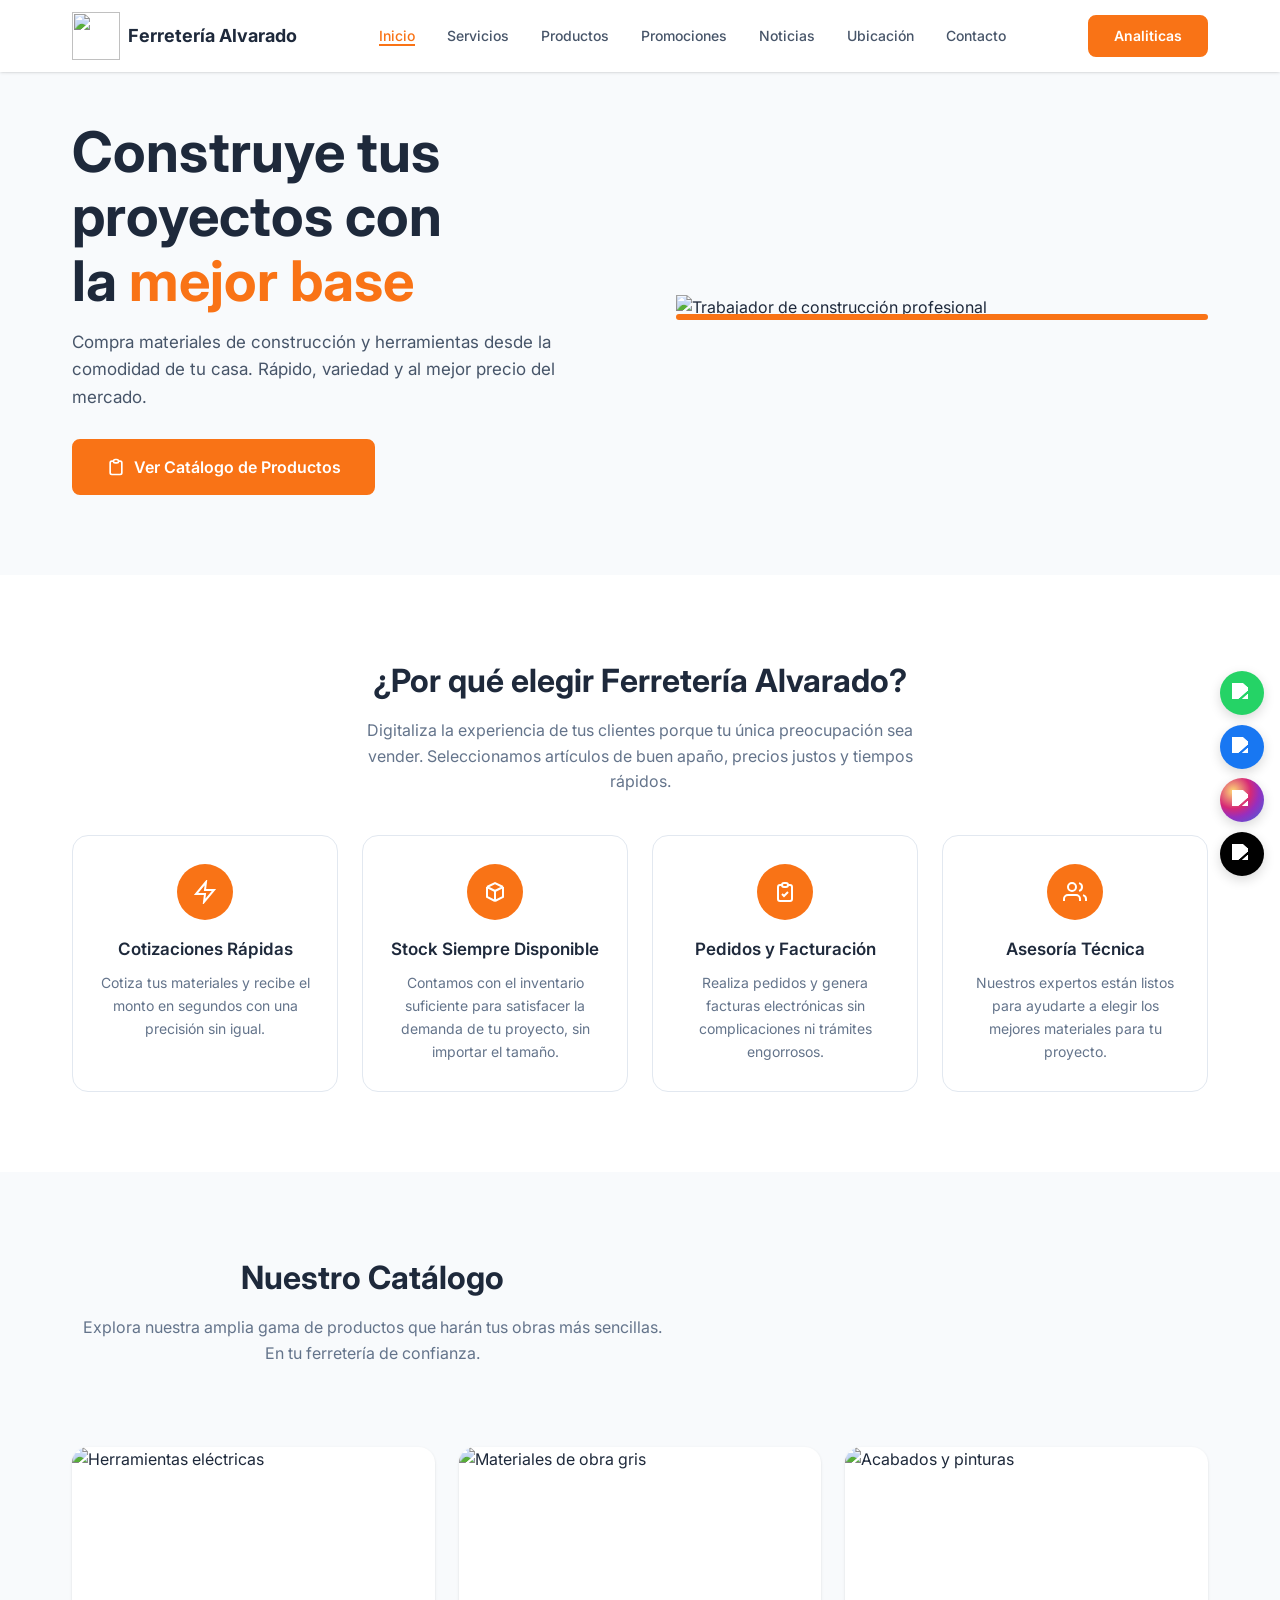
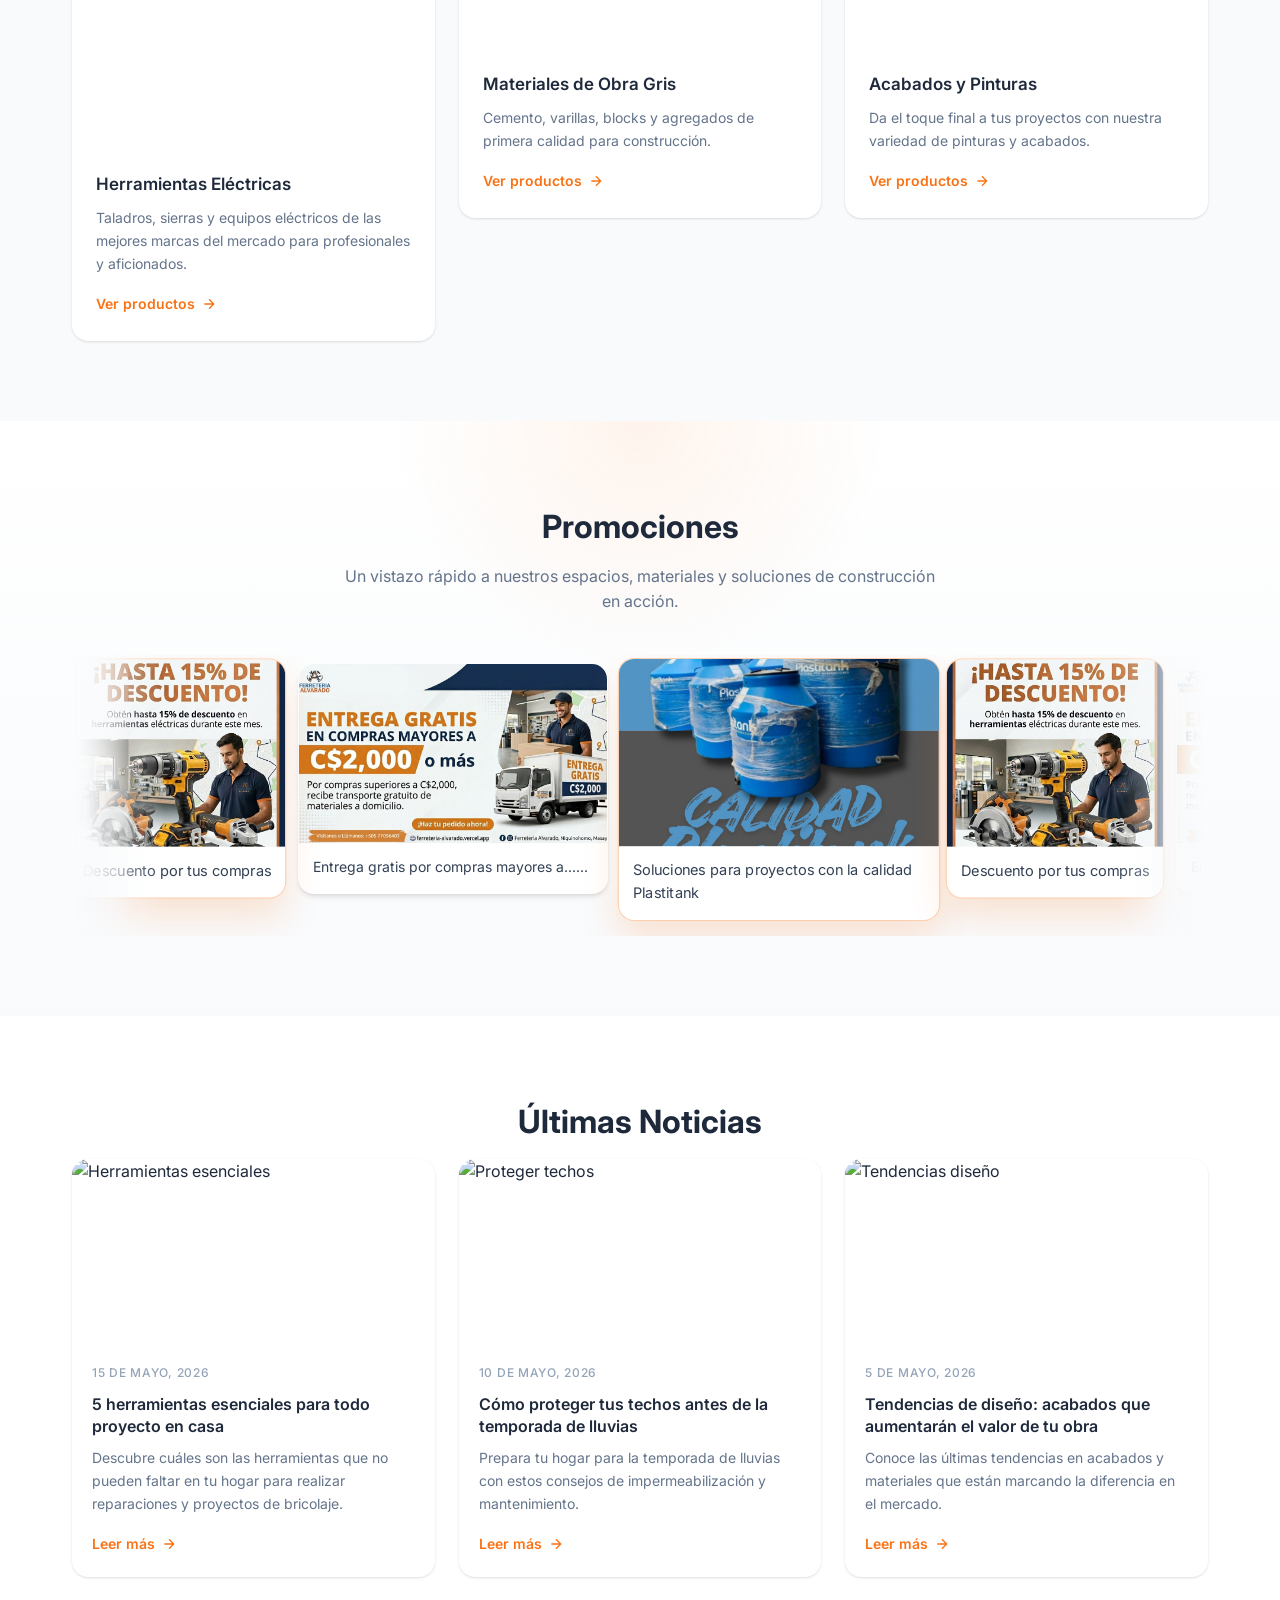
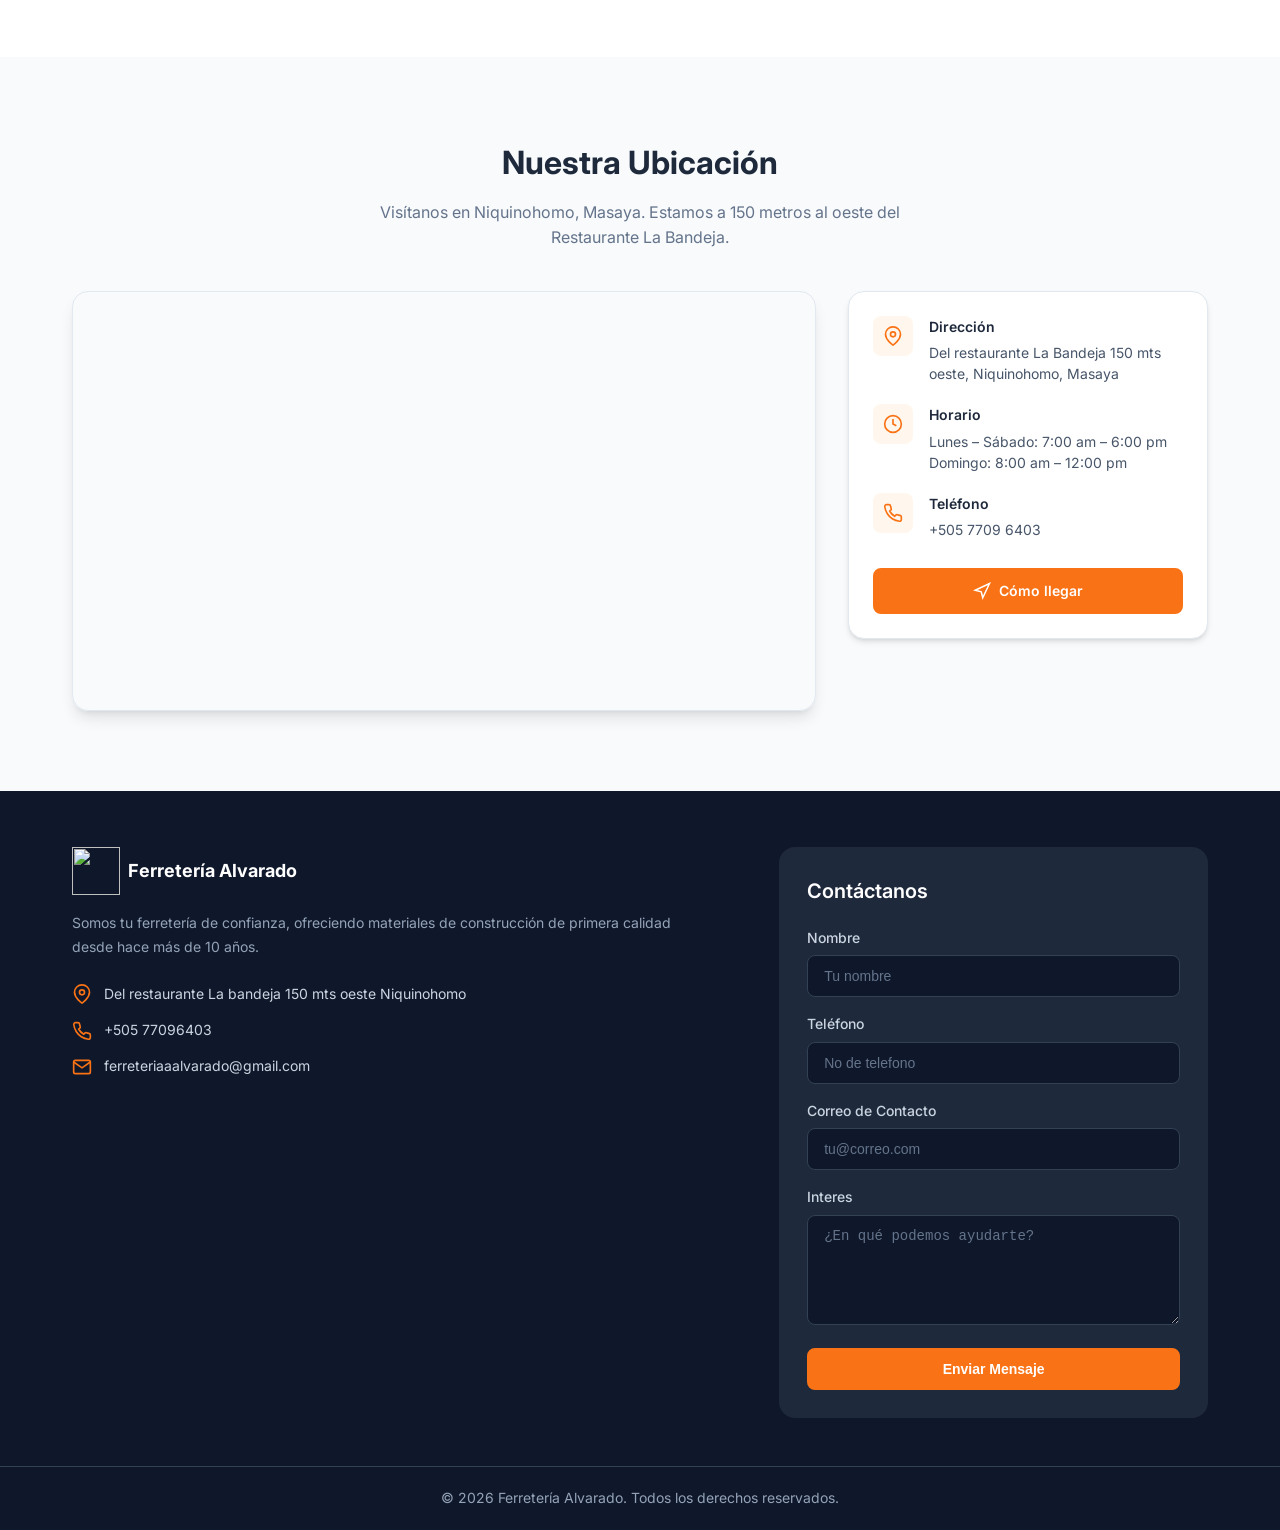
==== commit 282c5e86: "Integracion de dashboard" ====
--- a/index.html
+++ b/index.html
@@ -1,540 +1,664 @@
 <!DOCTYPE html>
 <html lang="es">
 
-<head>
-  <!-- Google tag (gtag.js) -->
-  <script async src="https://www.googletagmanager.com/gtag/js?id=G-CCJS2ML7VX"></script>
-  <script>
+  <head>
+    <!-- Google tag (gtag.js) -->
+    <script async
+      src="https://www.googletagmanager.com/gtag/js?id=G-CCJS2ML7VX"></script>
+    <script>
     window.dataLayer = window.dataLayer || [];
     function gtag() { dataLayer.push(arguments); }
     gtag('js', new Date());
 
     gtag('config', 'G-CCJS2ML7VX');
   </script>
-  <meta charset="UTF-8">
-  <meta name="viewport" content="width=device-width, initial-scale=1.0">
-  <title>Ferretería Alvarado - Construye tus proyectos con la mejor base</title>
-  <meta name="description"
-    content="Compra materiales de construcción y herramientas desde la comodidad de tu casa. Rápido, variedad y al mejor precio del mercado.">
-  <link rel="stylesheet" href="./Estilos/styles.css">
-  <link rel="stylesheet" href="https://unpkg.com/leaflet@1.9.4/dist/leaflet.css"
-    integrity="sha256-p4NxAoJBhIIN+hmNHrzRCf9tD/miZyoHS5obTRR9BMY=" crossorigin="" />
-  <link rel="preconnect" href="https://fonts.googleapis.com">
-  <link rel="preconnect" href="https://fonts.gstatic.com" crossorigin>
-  <link href="https://fonts.googleapis.com/css2?family=Inter:wght@400;500;600;700&display=swap" rel="stylesheet">
-
-</head>
-
-<body>
-  <!-- Header -->
-  <header class="header" id="header">
-    <div class="container header-container">
-      <a href="#" class="logo">
-        <img src="./Assets/logo ferreteria -header.png" class="logo-icon">
-        <span class="logo-text">Ferretería Alvarado</span>
-      </a>
-
-      <nav class="nav" id="nav">
-        <ul class="nav-list">
-          <li><a href="#inicio" class="nav-link active">Inicio</a></li>
-          <li><a href="#servicios" class="nav-link">Servicios</a></li>
-          <li><a href="#productos" class="nav-link">Productos</a></li>
-          <li><a href="#galeria" class="nav-link">Galería</a></li>
-          <li><a href="#noticias" class="nav-link">Noticias</a></li>
-          <li><a href="#ubicacion" class="nav-link">Ubicación</a></li>
-          <li><a href="#contacto" class="nav-link">Contacto</a></li>
-        </ul>
-      </nav>
-
-
-
-      <button class="menu-toggle" id="menuToggle" aria-label="Abrir menú">
-        <span class="hamburger"></span>
-      </button>
+    <meta charset="UTF-8">
+    <meta name="viewport" content="width=device-width, initial-scale=1.0">
+    <title>Ferretería Alvarado - Construye tus proyectos con la mejor
+      base</title>
+    <meta name="description"
+      content="Compra materiales de construcción y herramientas desde la comodidad de tu casa. Rápido, variedad y al mejor precio del mercado.">
+    <link rel="stylesheet" href="./Estilos/styles.css">
+    <link rel="stylesheet"
+      href="https://unpkg.com/leaflet@1.9.4/dist/leaflet.css"
+      integrity="sha256-p4NxAoJBhIIN+hmNHrzRCf9tD/miZyoHS5obTRR9BMY="
+      crossorigin />
+    <link rel="preconnect" href="https://fonts.googleapis.com">
+    <link rel="preconnect" href="https://fonts.gstatic.com" crossorigin>
+    <link
+      href="https://fonts.googleapis.com/css2?family=Inter:wght@400;500;600;700&display=swap"
+      rel="stylesheet">
+
+  </head>
+
+  <body>
+    <!-- Header -->
+    <header class="header" id="header">
+      <div class="container header-container">
+        <a href="#" class="logo">
+          <img src="./Assets/logo ferreteria -header.png" class="logo-icon">
+          <span class="logo-text">Ferretería Alvarado</span>
+        </a>
+
+        <nav class="nav" id="nav">
+          <ul class="nav-list">
+            <li><a href="#inicio" class="nav-link active">Inicio</a></li>
+            <li><a href="#servicios" class="nav-link">Servicios</a></li>
+            <li><a href="#productos" class="nav-link">Productos</a></li>
+            <li><a href="#promociones" class="nav-link">Promociones</a></li>
+            <li><a href="#noticias" class="nav-link">Noticias</a></li>
+            <li><a href="#ubicacion" class="nav-link">Ubicación</a></li>
+            <li><a href="#contacto" class="nav-link">Contacto</a></li>
+          </ul>
+
+        </nav>
+
+         <a href="./pages/dashboard.html" class="btn btn-primary header-cta">Analiticas</a>
+
+        <button class="menu-toggle" id="menuToggle" aria-label="Abrir menú">
+          <span class="hamburger"></span>
+        </button>
+      </div>
+    </header>
+
+    <!-- Mobile Menu -->
+    <div class="mobile-menu" id="mobileMenu">
+      <ul class="mobile-nav-list">
+        <li><a href="#inicio" class="mobile-nav-link">Inicio</a></li>
+        <li><a href="#servicios" class="mobile-nav-link">Servicios</a></li>
+        <li><a href="#productos" class="mobile-nav-link">Productos</a></li>
+        <li><a href="#promociones" class="mobile-nav-link">Promociones</a></li>
+        <li><a href="#noticias" class="mobile-nav-link">Noticias</a></li>
+        <li><a href="#ubicacion" class="mobile-nav-link">Ubicación</a></li>
+        <li><a href="#contacto" class="mobile-nav-link">Contacto</a></li>
+        <li><a href="./pages/dashboard.html" class="btn btn-primary mobile-cta">Analiticas</a></li>
+      </ul>
+
     </div>
-  </header>
-
-  <!-- Mobile Menu -->
-  <div class="mobile-menu" id="mobileMenu">
-    <ul class="mobile-nav-list">
-      <li><a href="#inicio" class="mobile-nav-link">Inicio</a></li>
-      <li><a href="#servicios" class="mobile-nav-link">Servicios</a></li>
-      <li><a href="#productos" class="mobile-nav-link">Productos</a></li>
-      <li><a href="#galeria" class="mobile-nav-link">Galería</a></li>
-      <li><a href="#noticias" class="mobile-nav-link">Noticias</a></li>
-      <li><a href="#ubicacion" class="mobile-nav-link">Ubicación</a></li>
-      <li><a href="#contacto" class="mobile-nav-link">Contacto</a></li>
-    </ul>
-  </div>
-
-  <main>
-    <!-- Hero Section -->
-    <section class="hero" id="inicio">
-      <div class="container hero-container">
-        <div class="hero-content">
-          <h1 class="hero-title">
-            Construye tus proyectos con la <span class="text-orange">mejor base</span>
-          </h1>
-          <p class="hero-description">
-            Compra materiales de construcción y herramientas desde la comodidad de tu casa. Rápido, variedad y al mejor
-            precio del mercado.
+
+    <main>
+      <!-- Hero Section -->
+      <section class="hero" id="inicio">
+        <div class="container hero-container">
+          <div class="hero-content">
+            <h1 class="hero-title">
+              Construye tus proyectos con la <span class="text-orange">mejor
+                base</span>
+            </h1>
+            <p class="hero-description">
+              Compra materiales de construcción y herramientas desde la
+              comodidad de tu casa. Rápido, variedad y al mejor
+              precio del mercado.
+            </p>
+            <a href="#productos" class="btn btn-primary btn-lg">
+              <svg class="btn-icon" viewBox="0 0 24 24" fill="none"
+                stroke="currentColor" stroke-width="2">
+                <path
+                  d="M9 5H7a2 2 0 00-2 2v12a2 2 0 002 2h10a2 2 0 002-2V7a2 2 0 00-2-2h-2M9 5a2 2 0 002 2h2a2 2 0 002-2M9 5a2 2 0 012-2h2a2 2 0 012 2" />
+              </svg>
+              Ver Catálogo de Productos
+            </a>
+          </div>
+          <div class="hero-image-wrapper">
+            <img src="./Assets/constructor.section.webp"
+              alt="Trabajador de construcción profesional" class="hero-image">
+            <div class="hero-image-accent"></div>
+          </div>
+        </div>
+      </section>
+
+      <!-- Features Section -->
+      <section class="features" id="servicios">
+        <div class="container">
+          <h2 class="section-title">¿Por qué elegir Ferretería Alvarado?</h2>
+          <p class="section-subtitle">
+            Digitaliza la experiencia de tus clientes porque tu única
+            preocupación sea vender. Seleccionamos artículos de
+            buen apaño, precios justos y tiempos rápidos.
           </p>
-          <a href="#productos" class="btn btn-primary btn-lg">
-            <svg class="btn-icon" viewBox="0 0 24 24" fill="none" stroke="currentColor" stroke-width="2">
-              <path
-                d="M9 5H7a2 2 0 00-2 2v12a2 2 0 002 2h10a2 2 0 002-2V7a2 2 0 00-2-2h-2M9 5a2 2 0 002 2h2a2 2 0 002-2M9 5a2 2 0 012-2h2a2 2 0 012 2" />
-            </svg>
-            Ver Catálogo de Productos
-          </a>
-        </div>
-        <div class="hero-image-wrapper">
-          <img src="./Assets/constructor.section.webp" alt="Trabajador de construcción profesional" class="hero-image">
-          <div class="hero-image-accent"></div>
+
+          <div class="features-grid">
+            <div class="feature-card">
+              <div class="feature-icon">
+                <svg viewBox="0 0 24 24" fill="none" stroke="currentColor"
+                  stroke-width="2">
+                  <path d="M13 2L3 14h9l-1 8 10-12h-9l1-8z" />
+                </svg>
+              </div>
+              <h3 class="feature-title">Cotizaciones Rápidas</h3>
+              <p class="feature-description">
+                Cotiza tus materiales y recibe el monto en segundos con una
+                precisión sin igual.
+              </p>
+            </div>
+
+            <div class="feature-card">
+              <div class="feature-icon">
+                <svg viewBox="0 0 24 24" fill="none" stroke="currentColor"
+                  stroke-width="2">
+                  <path
+                    d="M20 7l-8-4-8 4m16 0l-8 4m8-4v10l-8 4m0-10L4 7m8 4v10M4 7v10l8 4" />
+                </svg>
+              </div>
+              <h3 class="feature-title">Stock Siempre Disponible</h3>
+              <p class="feature-description">
+                Contamos con el inventario suficiente para satisfacer la demanda
+                de tu proyecto, sin importar el tamaño.
+              </p>
+            </div>
+
+            <div class="feature-card">
+              <div class="feature-icon">
+                <svg viewBox="0 0 24 24" fill="none" stroke="currentColor"
+                  stroke-width="2">
+                  <path
+                    d="M9 5H7a2 2 0 00-2 2v12a2 2 0 002 2h10a2 2 0 002-2V7a2 2 0 00-2-2h-2M9 5a2 2 0 002 2h2a2 2 0 002-2M9 5a2 2 0 012-2h2a2 2 0 012 2m-6 9l2 2 4-4" />
+                </svg>
+              </div>
+              <h3 class="feature-title">Pedidos y Facturación</h3>
+              <p class="feature-description">
+                Realiza pedidos y genera facturas electrónicas sin
+                complicaciones ni trámites engorrosos.
+              </p>
+            </div>
+
+            <div class="feature-card">
+              <div class="feature-icon">
+                <svg viewBox="0 0 24 24" fill="none" stroke="currentColor"
+                  stroke-width="2">
+                  <path
+                    d="M17 21v-2a4 4 0 00-4-4H5a4 4 0 00-4 4v2M9 11a4 4 0 100-8 4 4 0 000 8zM23 21v-2a4 4 0 00-3-3.87M16 3.13a4 4 0 010 7.75" />
+                </svg>
+              </div>
+              <h3 class="feature-title">Asesoría Técnica</h3>
+              <p class="feature-description">
+                Nuestros expertos están listos para ayudarte a elegir los
+                mejores materiales para tu proyecto.
+              </p>
+            </div>
+          </div>
+        </div>
+      </section>
+
+      <!-- Catalog Section -->
+      <section class="catalog" id="productos">
+        <div class="container">
+          <div class="catalog-header">
+            <div>
+              <h2 class="section-title text-left">Nuestro Catálogo</h2>
+              <p class="section-subtitle text-left">
+                Explora nuestra amplia gama de productos que harán tus obras más
+                sencillas. En tu ferretería de confianza.
+              </p>
+            </div>
+            <!-- <a href="#" class="btn btn-outline">Consultar Catálogo Completo</a> -->
+          </div>
+
+          <div class="catalog-grid">
+            <div class="catalog-card catalog-card-featured">
+              <img
+                src="https://images.unsplash.com/photo-1504148455328-c376907d081c?w=600&h=400&fit=crop"
+                alt="Herramientas eléctricas" class="catalog-image">
+              <div class="catalog-content">
+                <h3 class="catalog-title">Herramientas Eléctricas</h3>
+                <p class="catalog-description">
+                  Taladros, sierras y equipos eléctricos de las mejores marcas
+                  del mercado para profesionales y
+                  aficionados.
+                </p>
+                <a href="./pages/ReadMore-Herramientas.html"
+                  class="catalog-link">
+                  Ver productos
+                  <svg class="link-arrow" viewBox="0 0 24 24" fill="none"
+                    stroke="currentColor" stroke-width="2">
+                    <path d="M5 12h14M12 5l7 7-7 7" />
+                  </svg>
+                </a>
+              </div>
+            </div>
+
+            <div class="catalog-card">
+              <img
+                src="https://images.unsplash.com/photo-1558618666-fcd25c85cd64?w=400&h=300&fit=crop"
+                alt="Materiales de obra gris" class="catalog-image">
+              <div class="catalog-content">
+                <h3 class="catalog-title">Materiales de Obra Gris</h3>
+                <p class="catalog-description">
+                  Cemento, varillas, blocks y agregados de primera calidad para
+                  construcción.
+                </p>
+                <a href="./pages/ReadMore-Materiales.html" class="catalog-link">
+                  Ver productos
+                  <svg class="link-arrow" viewBox="0 0 24 24" fill="none"
+                    stroke="currentColor" stroke-width="2">
+                    <path d="M5 12h14M12 5l7 7-7 7" />
+                  </svg>
+                </a>
+              </div>
+            </div>
+
+            <div class="catalog-card">
+              <img
+                src="https://images.unsplash.com/photo-1562259949-e8e7689d7828?w=400&h=300&fit=crop"
+                alt="Acabados y pinturas" class="catalog-image">
+              <div class="catalog-content">
+                <h3 class="catalog-title">Acabados y Pinturas</h3>
+                <p class="catalog-description">
+                  Da el toque final a tus proyectos con nuestra variedad de
+                  pinturas y acabados.
+                </p>
+                <a href="./pages/ReadMore-Acabados.html" class="catalog-link">
+                  Ver productos
+                  <svg class="link-arrow" viewBox="0 0 24 24" fill="none"
+                    stroke="currentColor" stroke-width="2">
+                    <path d="M5 12h14M12 5l7 7-7 7" />
+                  </svg>
+                </a>
+              </div>
+            </div>
+          </div>
+        </div>
+      </section>
+
+      <!-- Gallery Section -->
+      <section class="gallery-section" id="promociones">
+        <div class="container">
+          <h2 class="section-title">Promociones</h2>
+          <p class="section-subtitle">
+            Un vistazo rápido a nuestros espacios, materiales y soluciones de
+            construcción en acción.
+          </p>
+
+          <div class="gallery-viewport"
+            aria-label="Carrusel de fotos de Ferretería Alvarado">
+            <div class="gallery-track">
+
+              <a
+                href="https://wa.me/50582120985?text=Hola%20ferreteria%20Alvarado,%20estoy%20interesado%20en%20esta%20promocion"
+                target="_blank" rel="noreferrer noopener"
+                class="gallery-card-link" data-promo-id="promo-1"
+                data-promo-name="Descuento">
+                <article class="gallery-card is-active">
+                  <img src="./Assets/promo-1.jpeg"
+                    alt="Materiales de construcción en exhibición">
+                  <div class="gallery-caption">Descuento por tus compras</div>
+                </article>
+              </a>
+
+              <a
+                href="https://wa.me/50582120985?text=Hola%20ferreteria%20Alvarado,%20estoy%20interesado%20en%20esta%20promocion"
+                target="_blank" rel="noreferrer noopener"
+                class="gallery-card-link" data-promo-id="promo-2"
+                data-promo-name="Entrega-gratis">
+                <article class="gallery-card">
+                  <img src="./Assets/promo-2.jpeg"
+                    alt="Equipo trabajando en construcción">
+                  <div class="gallery-caption">Entrega gratis por compras
+                    mayores a......</div>
+                </article>
+              </a>
+
+              <a
+                href="https://wa.me/50582120985?text=Hola%20ferreteria%20Alvarado,%20estoy%20interesado%20en%20esta%20promocion"
+                target="_blank" rel="noreferrer noopener"
+                class="gallery-card-link" data-promo-id="promo-3"
+                data-promo-name="Plastitank">
+                <article class="gallery-card is-active">
+                  <img src="./Assets/promo-3.jpeg"
+                    alt="Obra con herramientas y materiales">
+                  <div class="gallery-caption">Soluciones para proyectos con la
+                    calidad Plastitank</div>
+                </article>
+              </a>
+
+              <!--Duplicados -->
+
+              <a
+                href="https://wa.me/50582120985?text=Hola%20ferreteria%20Alvarado,%20estoy%20interesado%20en%20esta%20promocion"
+                target="_blank" rel="noreferrer noopener"
+                class="gallery-card-link" data-promo-id="promo-1"
+                data-promo-name="Descuento">
+                <article class="gallery-card is-active">
+                  <img src="./Assets/promo-1.jpeg"
+                    alt="Materiales de construcción en exhibición">
+                  <div class="gallery-caption">Descuento por tus compras</div>
+                </article>
+              </a>
+
+              <a
+                href="https://wa.me/50582120985?text=Hola%20ferreteria%20Alvarado,%20estoy%20interesado%20en%20esta%20promocion"
+                target="_blank" rel="noreferrer noopener"
+                class="gallery-card-link" data-promo-id="promo-2"
+                data-promo-name="Entrega-gratis">
+                <article class="gallery-card">
+                  <img src="./Assets/promo-2.jpeg"
+                    alt="Equipo trabajando en construcción">
+                  <div class="gallery-caption">Entrega gratis por compras
+                    mayores a...</div>
+                </article>
+              </a>
+
+              <a
+                href="https://wa.me/50582120985?text=Hola%20ferreteria%20Alvarado,%20estoy%20interesado%20en%20esta%20promocion"
+                target="_blank" rel="noreferrer noopener"
+                class="gallery-card-link" data-promo-id="promo-3"
+                data-promo-name="Plastitank">
+                <article class="gallery-card is-active">
+                  <img src="./Assets/promo-3.jpeg"
+                    alt="Obra con herramientas y materiales">
+                  <div class="gallery-caption">Soluciones para proyectos con la
+                    calidad Plastitank</div>
+                </article>
+              </a>
+            </div>
+          </div>
+        </div>
+      </section>
+
+      <!-- News Section -->
+      <section class="news" id="noticias">
+        <div class="container">
+          <h2 class="section-title">Últimas Noticias</h2>
+
+          <div class="news-grid">
+            <article class="news-card">
+              <img
+                src="https://images.unsplash.com/photo-1581578731548-c64695cc6952?w=400&h=250&fit=crop"
+                alt="Herramientas esenciales" class="news-image">
+              <div class="news-content">
+                <span class="news-date">15 de Mayo, 2026</span>
+                <h3 class="news-title">5 herramientas esenciales para todo
+                  proyecto en casa</h3>
+                <p class="news-excerpt">
+                  Descubre cuáles son las herramientas que no pueden faltar en
+                  tu hogar para realizar reparaciones y
+                  proyectos de bricolaje.
+                </p>
+                <a href="#" class="news-link">
+                  Leer más
+                  <svg class="link-arrow" viewBox="0 0 24 24" fill="none"
+                    stroke="currentColor" stroke-width="2">
+                    <path d="M5 12h14M12 5l7 7-7 7" />
+                  </svg>
+                </a>
+              </div>
+            </article>
+
+            <article class="news-card">
+              <img
+                src="https://images.unsplash.com/photo-1681812490689-2bb9ab7ca660?q=80&w=1170&auto=format&fit=crop&ixlib=rb-4.1.0&ixid=M3wxMjA3fDB8MHxwaG90by1wYWdlfHx8fGVufDB8fHx8fA%3D%3D"
+                alt="Proteger techos" class="news-image">
+              <div class="news-content">
+                <span class="news-date">10 de Mayo, 2026</span>
+                <h3 class="news-title">Cómo proteger tus techos antes de la
+                  temporada de lluvias</h3>
+                <p class="news-excerpt">
+                  Prepara tu hogar para la temporada de lluvias con estos
+                  consejos de impermeabilización y mantenimiento.
+                </p>
+                <a href="#" class="news-link">
+                  Leer más
+                  <svg class="link-arrow" viewBox="0 0 24 24" fill="none"
+                    stroke="currentColor" stroke-width="2">
+                    <path d="M5 12h14M12 5l7 7-7 7" />
+                  </svg>
+                </a>
+              </div>
+            </article>
+
+            <article class="news-card">
+              <img
+                src="https://images.unsplash.com/photo-1523413651479-597eb2da0ad6?w=400&h=250&fit=crop"
+                alt="Tendencias diseño" class="news-image">
+              <div class="news-content">
+                <span class="news-date">5 de Mayo, 2026</span>
+                <h3 class="news-title">Tendencias de diseño: acabados que
+                  aumentarán el valor de tu obra</h3>
+                <p class="news-excerpt">
+                  Conoce las últimas tendencias en acabados y materiales que
+                  están marcando la diferencia en el mercado.
+                </p>
+                <a href="#" class="news-link">
+                  Leer más
+                  <svg class="link-arrow" viewBox="0 0 24 24" fill="none"
+                    stroke="currentColor" stroke-width="2">
+                    <path d="M5 12h14M12 5l7 7-7 7" />
+                  </svg>
+                </a>
+              </div>
+            </article>
+          </div>
+        </div>
+      </section>
+    </main>
+
+    <!-- Map Section -->
+    <section class="map-section" id="ubicacion">
+      <div class="container">
+        <h2 class="section-title">Nuestra Ubicación</h2>
+        <p class="section-subtitle">
+          Visítanos en Niquinohomo, Masaya. Estamos a 150 metros al oeste del
+          Restaurante La Bandeja.
+        </p>
+        <div class="map-wrapper">
+          <div id="map"></div>
+          <div class="map-info-card">
+            <div class="map-info-item">
+              <div class="map-info-icon">
+                <svg viewBox="0 0 24 24" fill="none" stroke="currentColor"
+                  stroke-width="2">
+                  <path d="M21 10c0 7-9 13-9 13s-9-6-9-13a9 9 0 0118 0z" />
+                  <circle cx="12" cy="10" r="3" />
+                </svg>
+              </div>
+              <div>
+                <strong>Dirección</strong>
+                <p>Del restaurante La Bandeja 150 mts oeste, Niquinohomo,
+                  Masaya</p>
+              </div>
+            </div>
+            <div class="map-info-item">
+              <div class="map-info-icon">
+                <svg viewBox="0 0 24 24" fill="none" stroke="currentColor"
+                  stroke-width="2">
+                  <circle cx="12" cy="12" r="10" />
+                  <polyline points="12 6 12 12 16 14" />
+                </svg>
+              </div>
+              <div>
+                <strong>Horario</strong>
+                <p>Lunes – Sábado: 7:00 am – 6:00 pm</p>
+                <p>Domingo: 8:00 am – 12:00 pm</p>
+              </div>
+            </div>
+            <div class="map-info-item">
+              <div class="map-info-icon">
+                <svg viewBox="0 0 24 24" fill="none" stroke="currentColor"
+                  stroke-width="2">
+                  <path
+                    d="M22 16.92v3a2 2 0 01-2.18 2 19.79 19.79 0 01-8.63-3.07 19.5 19.5 0 01-6-6 19.79 19.79 0 01-3.07-8.67A2 2 0 014.11 2h3a2 2 0 012 1.72 12.84 12.84 0 00.7 2.81 2 2 0 01-.45 2.11L8.09 9.91a16 16 0 006 6l1.27-1.27a2 2 0 012.11-.45 12.84 12.84 0 002.81.7A2 2 0 0122 16.92z" />
+                </svg>
+              </div>
+              <div>
+                <strong>Teléfono</strong>
+                <p>+505 7709 6403</p>
+              </div>
+            </div>
+            <a
+              href="https://www.google.com/maps/dir/?api=1&destination=11.9087,-86.0996"
+              target="_blank"
+              rel="noreferrer noopener"
+              class="btn btn-primary btn-block map-directions-btn">
+              <svg viewBox="0 0 24 24" fill="none" stroke="currentColor"
+                stroke-width="2" style="width:18px;height:18px;">
+                <polygon points="3 11 22 2 13 21 11 13 3 11" />
+              </svg>
+              Cómo llegar
+            </a>
+          </div>
         </div>
       </div>
     </section>
 
-    <!-- Features Section -->
-    <section class="features" id="servicios">
-      <div class="container">
-        <h2 class="section-title">¿Por qué elegir Ferretería Alvarado?</h2>
-        <p class="section-subtitle">
-          Digitaliza la experiencia de tus clientes porque tu única preocupación sea vender. Seleccionamos artículos de
-          buen apaño, precios justos y tiempos rápidos.
-        </p>
-
-        <div class="features-grid">
-          <div class="feature-card">
-            <div class="feature-icon">
-              <svg viewBox="0 0 24 24" fill="none" stroke="currentColor" stroke-width="2">
-                <path d="M13 2L3 14h9l-1 8 10-12h-9l1-8z" />
-              </svg>
-            </div>
-            <h3 class="feature-title">Cotizaciones Rápidas</h3>
-            <p class="feature-description">
-              Cotiza tus materiales y recibe el monto en segundos con una precisión sin igual.
-            </p>
-          </div>
-
-          <div class="feature-card">
-            <div class="feature-icon">
-              <svg viewBox="0 0 24 24" fill="none" stroke="currentColor" stroke-width="2">
-                <path d="M20 7l-8-4-8 4m16 0l-8 4m8-4v10l-8 4m0-10L4 7m8 4v10M4 7v10l8 4" />
-              </svg>
-            </div>
-            <h3 class="feature-title">Stock Siempre Disponible</h3>
-            <p class="feature-description">
-              Contamos con el inventario suficiente para satisfacer la demanda de tu proyecto, sin importar el tamaño.
-            </p>
-          </div>
-
-          <div class="feature-card">
-            <div class="feature-icon">
-              <svg viewBox="0 0 24 24" fill="none" stroke="currentColor" stroke-width="2">
-                <path
-                  d="M9 5H7a2 2 0 00-2 2v12a2 2 0 002 2h10a2 2 0 002-2V7a2 2 0 00-2-2h-2M9 5a2 2 0 002 2h2a2 2 0 002-2M9 5a2 2 0 012-2h2a2 2 0 012 2m-6 9l2 2 4-4" />
-              </svg>
-            </div>
-            <h3 class="feature-title">Pedidos y Facturación</h3>
-            <p class="feature-description">
-              Realiza pedidos y genera facturas electrónicas sin complicaciones ni trámites engorrosos.
-            </p>
-          </div>
-
-          <div class="feature-card">
-            <div class="feature-icon">
-              <svg viewBox="0 0 24 24" fill="none" stroke="currentColor" stroke-width="2">
-                <path
-                  d="M17 21v-2a4 4 0 00-4-4H5a4 4 0 00-4 4v2M9 11a4 4 0 100-8 4 4 0 000 8zM23 21v-2a4 4 0 00-3-3.87M16 3.13a4 4 0 010 7.75" />
-              </svg>
-            </div>
-            <h3 class="feature-title">Asesoría Técnica</h3>
-            <p class="feature-description">
-              Nuestros expertos están listos para ayudarte a elegir los mejores materiales para tu proyecto.
-            </p>
-          </div>
-        </div>
-      </div>
-    </section>
-
-    <!-- Catalog Section -->
-    <section class="catalog" id="productos">
-      <div class="container">
-        <div class="catalog-header">
-          <div>
-            <h2 class="section-title text-left">Nuestro Catálogo</h2>
-            <p class="section-subtitle text-left">
-              Explora nuestra amplia gama de productos que harán tus obras más sencillas. En tu ferretería de confianza.
-            </p>
-          </div>
-          <a href="#" class="btn btn-outline">Consultar Catálogo Completo</a>
-        </div>
-
-        <div class="catalog-grid">
-          <div class="catalog-card catalog-card-featured">
-            <img src="https://images.unsplash.com/photo-1504148455328-c376907d081c?w=600&h=400&fit=crop"
-              alt="Herramientas eléctricas" class="catalog-image">
-            <div class="catalog-content">
-              <h3 class="catalog-title">Herramientas Eléctricas</h3>
-              <p class="catalog-description">
-                Taladros, sierras y equipos eléctricos de las mejores marcas del mercado para profesionales y
-                aficionados.
-              </p>
-              <a href="./pages/ReadMore-Herramientas.html" class="catalog-link">
-                Ver productos
-                <svg class="link-arrow" viewBox="0 0 24 24" fill="none" stroke="currentColor" stroke-width="2">
-                  <path d="M5 12h14M12 5l7 7-7 7" />
-                </svg>
-              </a>
-            </div>
-          </div>
-
-          <div class="catalog-card">
-            <img src="https://images.unsplash.com/photo-1558618666-fcd25c85cd64?w=400&h=300&fit=crop"
-              alt="Materiales de obra gris" class="catalog-image">
-            <div class="catalog-content">
-              <h3 class="catalog-title">Materiales de Obra Gris</h3>
-              <p class="catalog-description">
-                Cemento, varillas, blocks y agregados de primera calidad para construcción.
-              </p>
-              <a href="./pages/ReadMore-Materiales.html" class="catalog-link">
-                Ver productos
-                <svg class="link-arrow" viewBox="0 0 24 24" fill="none" stroke="currentColor" stroke-width="2">
-                  <path d="M5 12h14M12 5l7 7-7 7" />
-                </svg>
-              </a>
-            </div>
-          </div>
-
-          <div class="catalog-card">
-            <img src="https://images.unsplash.com/photo-1562259949-e8e7689d7828?w=400&h=300&fit=crop"
-              alt="Acabados y pinturas" class="catalog-image">
-            <div class="catalog-content">
-              <h3 class="catalog-title">Acabados y Pinturas</h3>
-              <p class="catalog-description">
-                Da el toque final a tus proyectos con nuestra variedad de pinturas y acabados.
-              </p>
-              <a href="./pages/ReadMore-Acabados.html" class="catalog-link">
-                Ver productos
-                <svg class="link-arrow" viewBox="0 0 24 24" fill="none" stroke="currentColor" stroke-width="2">
-                  <path d="M5 12h14M12 5l7 7-7 7" />
-                </svg>
-              </a>
-            </div>
-          </div>
-        </div>
-      </div>
-    </section>
-
-
-    <!-- Gallery Section -->
-    <section class="gallery-section" id="galeria">
-      <div class="container">
-        <h2 class="section-title">Promociones</h2>
-        <p class="section-subtitle">
-          Un vistazo rápido a nuestros espacios, materiales y soluciones de construcción en acción.
-        </p>
-
-        <div class="gallery-viewport" aria-label="Carrusel de fotos de Ferretería Alvarado">
-          <div class="gallery-track">
-
-            <a href="https://wa.me/50582120985?text=Hola%20ferreteria%20Alvarado,%20estoy%20interesado%20en%20esta%20promocion"
-              target="_blank" rel="noreferrer noopener" class="gallery-card-link" data-promo-id="promo-1"
-              data-promo-name="Descuento">
-              <article class="gallery-card is-active">
-                <img src="./Assets/promo-1.jpeg" alt="Materiales de construcción en exhibición">
-                <div class="gallery-caption">Materiales y herramientas para cada obra</div>
-              </article>
-            </a>
-
-            <a href="https://wa.me/50582120985?text=Hola%20ferreteria%20Alvarado,%20estoy%20interesado%20en%20esta%20promocion"
-              target="_blank" rel="noreferrer noopener" class="gallery-card-link" data-promo-id="promo-2"
-              data-promo-name="Entrega-gratis">
-              <article class="gallery-card">
-                <img src="./Assets/promo-2.jpeg" alt="Equipo trabajando en construcción">
-                <div class="gallery-caption">Asesoría técnica y atención experta</div>
-              </article>
-            </a>
-
-            <a href="https://wa.me/50582120985?text=Hola%20ferreteria%20Alvarado,%20estoy%20interesado%20en%20esta%20promocion"
-              target="_blank" rel="noreferrer noopener" class="gallery-card-link" data-promo-id="promo-3"
-              data-promo-name="Plastitank">
-              <article class="gallery-card is-active">
-                <img src="./Assets/promo-3.jpeg" alt="Obra con herramientas y materiales">
-                <div class="gallery-caption">Soluciones para proyectos grandes y pequeños</div>
-              </article>
-            </a>
-
-
-
-
-            <!--Duplicados -->
-
-            <a href="https://wa.me/50582120985?text=Hola%20ferreteria%20Alvarado,%20estoy%20interesado%20en%20esta%20promocion"
-              target="_blank" rel="noreferrer noopener" class="gallery-card-link" data-promo-id="promo-1"
-              data-promo-name="Descuento">
-              <article class="gallery-card is-active">
-                <img src="./Assets/promo-1.jpeg" alt="Materiales de construcción en exhibición">
-                <div class="gallery-caption">Materiales y herramientas para cada obra</div>
-              </article>
-            </a>
-
-            <a href="https://wa.me/50582120985?text=Hola%20ferreteria%20Alvarado,%20estoy%20interesado%20en%20esta%20promocion"
-              target="_blank" rel="noreferrer noopener" class="gallery-card-link" data-promo-id="promo-2"
-              data-promo-name="Entrega-gratis">
-              <article class="gallery-card">
-                <img src="./Assets/promo-2.jpeg" alt="Equipo trabajando en construcción">
-                <div class="gallery-caption">Asesoría técnica y atención experta</div>
-              </article>
-            </a>
-
-            <a href="https://wa.me/50582120985?text=Hola%20ferreteria%20Alvarado,%20estoy%20interesado%20en%20esta%20promocion"
-              target="_blank" rel="noreferrer noopener" class="gallery-card-link" data-promo-id="promo-3"
-              data-promo-name="Plastitank">
-              <article class="gallery-card is-active">
-                <img src="./Assets/promo-3.jpeg" alt="Obra con herramientas y materiales">
-                <div class="gallery-caption">Soluciones para proyectos grandes y pequeños</div>
-              </article>
-            </a>
-          </div>
-        </div>
-      </div>
-    </section>
-
-    <!-- News Section -->
-    <section class="news" id="noticias">
-      <div class="container">
-        <h2 class="section-title">Últimas Noticias</h2>
-
-        <div class="news-grid">
-          <article class="news-card">
-            <img src="https://images.unsplash.com/photo-1581578731548-c64695cc6952?w=400&h=250&fit=crop"
-              alt="Herramientas esenciales" class="news-image">
-            <div class="news-content">
-              <span class="news-date">15 de Mayo, 2026</span>
-              <h3 class="news-title">5 herramientas esenciales para todo proyecto en casa</h3>
-              <p class="news-excerpt">
-                Descubre cuáles son las herramientas que no pueden faltar en tu hogar para realizar reparaciones y
-                proyectos de bricolaje.
-              </p>
-              <a href="#" class="news-link">
-                Leer más
-                <svg class="link-arrow" viewBox="0 0 24 24" fill="none" stroke="currentColor" stroke-width="2">
-                  <path d="M5 12h14M12 5l7 7-7 7" />
-                </svg>
-              </a>
-            </div>
-          </article>
-
-          <article class="news-card">
-            <img
-              src="https://images.unsplash.com/photo-1681812490689-2bb9ab7ca660?q=80&w=1170&auto=format&fit=crop&ixlib=rb-4.1.0&ixid=M3wxMjA3fDB8MHxwaG90by1wYWdlfHx8fGVufDB8fHx8fA%3D%3D"
-              alt="Proteger techos" class="news-image">
-            <div class="news-content">
-              <span class="news-date">10 de Mayo, 2026</span>
-              <h3 class="news-title">Cómo proteger tus techos antes de la temporada de lluvias</h3>
-              <p class="news-excerpt">
-                Prepara tu hogar para la temporada de lluvias con estos consejos de impermeabilización y mantenimiento.
-              </p>
-              <a href="#" class="news-link">
-                Leer más
-                <svg class="link-arrow" viewBox="0 0 24 24" fill="none" stroke="currentColor" stroke-width="2">
-                  <path d="M5 12h14M12 5l7 7-7 7" />
-                </svg>
-              </a>
-            </div>
-          </article>
-
-          <article class="news-card">
-            <img src="https://images.unsplash.com/photo-1523413651479-597eb2da0ad6?w=400&h=250&fit=crop"
-              alt="Tendencias diseño" class="news-image">
-            <div class="news-content">
-              <span class="news-date">5 de Mayo, 2026</span>
-              <h3 class="news-title">Tendencias de diseño: acabados que aumentarán el valor de tu obra</h3>
-              <p class="news-excerpt">
-                Conoce las últimas tendencias en acabados y materiales que están marcando la diferencia en el mercado.
-              </p>
-              <a href="#" class="news-link">
-                Leer más
-                <svg class="link-arrow" viewBox="0 0 24 24" fill="none" stroke="currentColor" stroke-width="2">
-                  <path d="M5 12h14M12 5l7 7-7 7" />
-                </svg>
-              </a>
-            </div>
-          </article>
-        </div>
-      </div>
-    </section>
-  </main>
-
-  <!-- Map Section -->
-  <section class="map-section" id="ubicacion">
-    <div class="container">
-      <h2 class="section-title">Nuestra Ubicación</h2>
-      <p class="section-subtitle">
-        Visítanos en Niquinohomo, Masaya. Estamos a 150 metros al oeste del Restaurante La Bandeja.
-      </p>
-      <div class="map-wrapper">
-        <div id="map"></div>
-        <div class="map-info-card">
-          <div class="map-info-item">
-            <div class="map-info-icon">
-              <svg viewBox="0 0 24 24" fill="none" stroke="currentColor" stroke-width="2">
+    <!-- Footer -->
+    <footer class="footer" id="contacto">
+      <div class="container footer-container">
+        <div class="footer-info">
+          <a href="#" class="logo logo-footer">
+            <img src="./Assets/logo ferreteria -header.png" alt
+              class="logo-icon">
+            <span class="logo-text">Ferretería Alvarado</span>
+          </a>
+          <p class="footer-description">
+            Somos tu ferretería de confianza, ofreciendo materiales de
+            construcción de primera calidad desde hace más de
+            10 años.
+          </p>
+
+          <div class="footer-contact">
+            <div class="contact-item">
+              <svg class="contact-icon" viewBox="0 0 24 24" fill="none"
+                stroke="currentColor" stroke-width="2">
                 <path d="M21 10c0 7-9 13-9 13s-9-6-9-13a9 9 0 0118 0z" />
                 <circle cx="12" cy="10" r="3" />
               </svg>
-            </div>
-            <div>
-              <strong>Dirección</strong>
-              <p>Del restaurante La Bandeja 150 mts oeste, Niquinohomo, Masaya</p>
-            </div>
-          </div>
-          <div class="map-info-item">
-            <div class="map-info-icon">
-              <svg viewBox="0 0 24 24" fill="none" stroke="currentColor" stroke-width="2">
-                <circle cx="12" cy="12" r="10" />
-                <polyline points="12 6 12 12 16 14" />
-              </svg>
-            </div>
-            <div>
-              <strong>Horario</strong>
-              <p>Lunes – Sábado: 7:00 am – 6:00 pm</p>
-              <p>Domingo: 8:00 am – 12:00 pm</p>
-            </div>
-          </div>
-          <div class="map-info-item">
-            <div class="map-info-icon">
-              <svg viewBox="0 0 24 24" fill="none" stroke="currentColor" stroke-width="2">
+              <span>Del restaurante La bandeja 150 mts oeste Niquinohomo</span>
+            </div>
+            <div class="contact-item">
+              <svg class="contact-icon" viewBox="0 0 24 24" fill="none"
+                stroke="currentColor" stroke-width="2">
                 <path
                   d="M22 16.92v3a2 2 0 01-2.18 2 19.79 19.79 0 01-8.63-3.07 19.5 19.5 0 01-6-6 19.79 19.79 0 01-3.07-8.67A2 2 0 014.11 2h3a2 2 0 012 1.72 12.84 12.84 0 00.7 2.81 2 2 0 01-.45 2.11L8.09 9.91a16 16 0 006 6l1.27-1.27a2 2 0 012.11-.45 12.84 12.84 0 002.81.7A2 2 0 0122 16.92z" />
               </svg>
-            </div>
-            <div>
-              <strong>Teléfono</strong>
-              <p>+505 7709 6403</p>
-            </div>
-          </div>
-          <a href="https://www.google.com/maps/dir/?api=1&destination=11.9087,-86.0996" target="_blank"
-            rel="noreferrer noopener" class="btn btn-primary btn-block map-directions-btn">
-            <svg viewBox="0 0 24 24" fill="none" stroke="currentColor" stroke-width="2" style="width:18px;height:18px;">
-              <polygon points="3 11 22 2 13 21 11 13 3 11" />
-            </svg>
-            Cómo llegar
-          </a>
+              <span>+505 77096403</span>
+            </div>
+            <div class="contact-item">
+              <svg class="contact-icon" viewBox="0 0 24 24" fill="none"
+                stroke="currentColor" stroke-width="2">
+                <path
+                  d="M4 4h16c1.1 0 2 .9 2 2v12c0 1.1-.9 2-2 2H4c-1.1 0-2-.9-2-2V6c0-1.1.9-2 2-2z" />
+                <polyline points="22,6 12,13 2,6" />
+              </svg>
+              <span>ferreteriaaalvarado@gmail.com</span>
+            </div>
+          </div>
+        </div>
+
+        <div class="footer-form-wrapper">
+          <h3 class="footer-form-title">Contáctanos</h3>
+          <form class="contact-form" id="contactForm">
+            <div class="form-group">
+              <label for="name" class="form-label">Nombre</label>
+              <input type="text" id="name" name="name" class="form-input"
+                placeholder="Tu nombre" required>
+            </div>
+            <div class="form-group">
+              <label for="telefono" class="form-label">Teléfono</label>
+              <input type="text" id="telefono" name="telefono"
+                class="form-input" placeholder="No de telefono" required>
+            </div>
+
+            <div class="form-group">
+              <label for="email" class="form-label">Correo de Contacto</label>
+              <input type="email" id="email" name="email" class="form-input"
+                placeholder="tu@correo.com" required>
+            </div>
+            <div class="form-group">
+              <label for="message" class="form-label">Interes</label>
+              <textarea id="message" name="message"
+                class="form-input form-textarea"
+                placeholder="¿En qué podemos ayudarte?" rows="4"
+                required></textarea>
+            </div>
+            <button type="submit" class="btn btn-primary btn-block">Enviar
+              Mensaje</button>
+          </form>
         </div>
       </div>
-    </div>
-  </section>
-
-  <!-- Footer -->
-  <footer class="footer" id="contacto">
-    <div class="container footer-container">
-      <div class="footer-info">
-        <a href="#" class="logo logo-footer">
-          <img src="./Assets/logo ferreteria -header.png" alt="" class="logo-icon">
-          <span class="logo-text">Ferretería Alvarado</span>
-        </a>
-        <p class="footer-description">
-          Somos tu ferretería de confianza, ofreciendo materiales de construcción de primera calidad desde hace más de
-          10 años.
-        </p>
-
-        <div class="footer-contact">
-          <div class="contact-item">
-            <svg class="contact-icon" viewBox="0 0 24 24" fill="none" stroke="currentColor" stroke-width="2">
-              <path d="M21 10c0 7-9 13-9 13s-9-6-9-13a9 9 0 0118 0z" />
-              <circle cx="12" cy="10" r="3" />
-            </svg>
-            <span>Del restaurante La bandeja 150 mts oeste Niquinohomo</span>
-          </div>
-          <div class="contact-item">
-            <svg class="contact-icon" viewBox="0 0 24 24" fill="none" stroke="currentColor" stroke-width="2">
-              <path
-                d="M22 16.92v3a2 2 0 01-2.18 2 19.79 19.79 0 01-8.63-3.07 19.5 19.5 0 01-6-6 19.79 19.79 0 01-3.07-8.67A2 2 0 014.11 2h3a2 2 0 012 1.72 12.84 12.84 0 00.7 2.81 2 2 0 01-.45 2.11L8.09 9.91a16 16 0 006 6l1.27-1.27a2 2 0 012.11-.45 12.84 12.84 0 002.81.7A2 2 0 0122 16.92z" />
-            </svg>
-            <span>+505 77096403</span>
-          </div>
-          <div class="contact-item">
-            <svg class="contact-icon" viewBox="0 0 24 24" fill="none" stroke="currentColor" stroke-width="2">
-              <path d="M4 4h16c1.1 0 2 .9 2 2v12c0 1.1-.9 2-2 2H4c-1.1 0-2-.9-2-2V6c0-1.1.9-2 2-2z" />
-              <polyline points="22,6 12,13 2,6" />
-            </svg>
-            <span>ferreteriaaalvarado@gmail.com</span>
-          </div>
-        </div>
-      </div>
-
-      <div class="footer-form-wrapper">
-        <h3 class="footer-form-title">Contáctanos</h3>
-        <form class="contact-form" id="contactForm">
-          <div class="form-group">
-            <label for="name" class="form-label">Nombre</label>
-            <input type="text" id="name" name="name" class="form-input" placeholder="Tu nombre" required>
-          </div>
-          <div class="form-group">
-            <label for="telefono" class="form-label">Teléfono</label>
-            <input type="text" id="telefono" name="telefono" class="form-input" placeholder="No de telefono" required>
-          </div>
-
-          <div class="form-group">
-            <label for="email" class="form-label">Correo de Contacto</label>
-            <input type="email" id="email" name="email" class="form-input" placeholder="tu@correo.com" required>
-          </div>
-          <div class="form-group">
-            <label for="message" class="form-label">Interes</label>
-            <textarea id="message" name="message" class="form-input form-textarea"
-              placeholder="¿En qué podemos ayudarte?" rows="4" required></textarea>
-          </div>
-          <button type="submit" class="btn btn-primary btn-block">Enviar Mensaje</button>
-        </form>
-      </div>
-    </div>
-
-    <div class="footer-bottom">
-      <div class="container">
-        <p>&copy; 2026 Ferretería Alvarado. Todos los derechos reservados.</p>
-        <!-- Social buttons for small screens -->
-        <div class="footer-socials" aria-hidden="false">
-          <a href="https://wa.me/50577096403?text=Hola%20Ferreter%C3%ADa%20Alvarado" class="footer-social-link whatsapp"
-            target="_blank" rel="noreferrer noopener" data-network="whatsapp" data-location="footer"
-            aria-label="WhatsApp">
-            <a href="https://www.facebook.com/share/1EHV8sSbC9/" class="footer-social-link facebook" target="_blank"
-              rel="noreferrer noopener" data-network="facebook" data-location="footer" aria-label="Facebook">
-              <a href="https://www.instagram.com/ferreteria_alvarado.ni?utm_source=qr&igsh=b2poNHB6bXVrMWFj"
-                class="footer-social-link instagram" target="_blank" rel="noreferrer noopener" data-network="instagram"
-                data-location="footer" aria-label="Instagram">
-                <a href="#" class="footer-social-link tiktok" target="_blank" rel="noreferrer noopener"
-                  data-network="tiktok" data-location="footer" aria-label="TikTok">
-
-        </div>
-      </div>
-    </div>
-  </footer>
-
-  <!-- Scroll to Top Button -->
-  <button class="scroll-to-top" id="scrollToTop" aria-label="Volver arriba">
-    <svg viewBox="0 0 24 24" fill="none" stroke="currentColor" stroke-width="2">
-      <path d="M18 15l-6-6-6 6" />
-    </svg>
-  </button>
-
-  <!-- Botones flotantes de redes sociales -->
-  <div class="social-float" aria-label="Redes sociales de Ferretería Alvarado">
-    <!-- Botones flotantes -->
-    <a href="https://wa.me/50577096403?text=..." class="social-link whatsapp" target="_blank" rel="noreferrer noopener"
-      data-network="whatsapp" data-location="flotante" aria-label="WhatsApp">
-      <a href="https://www.facebook.com/share/1EHV8sSbC9/" class="social-link facebook" target="_blank"
-        rel="noreferrer noopener" data-network="facebook" data-location="flotante" aria-label="Facebook">
-        <a href="https://www.instagram.com/ferreteria_alvarado.ni?..." class="social-link instagram" target="_blank"
-          rel="noreferrer noopener" data-network="instagram" data-location="flotante" aria-label="Instagram">
-          <a href="#" class="social-link tiktok" target="_blank" rel="noreferrer noopener" data-network="tiktok"
-            data-location="flotante" aria-label="TikTok">
-  </div>
-
-  <script src="./scripts/script.js"></script>
-  <script src="https://unpkg.com/leaflet@1.9.4/dist/leaflet.js"
-    integrity="sha256-20nQCchB9co0qIjJZRGuk2/Z9VM+kNiyxNV1lvTlZBo=" crossorigin=""></script>
-  <script>
+
+      <div class="footer-bottom">
+        <div class="container">
+          <p>&copy; 2026 Ferretería Alvarado. Todos los derechos reservados.</p>
+          <!-- Social buttons for small screens -->
+          <div class="footer-socials" aria-hidden="false">
+            <a
+              href="https://wa.me/50577096403?text=Hola%20Ferreter%C3%ADa%20Alvarado"
+              class="footer-social-link whatsapp"
+              target="_blank" rel="noreferrer noopener" data-network="whatsapp"
+              data-location="footer"
+              aria-label="WhatsApp">
+              <a href="https://www.facebook.com/share/1EHV8sSbC9/"
+                class="footer-social-link facebook" target="_blank"
+                rel="noreferrer noopener" data-network="facebook"
+                data-location="footer" aria-label="Facebook">
+                <a
+                  href="https://www.instagram.com/ferreteria_alvarado.ni?utm_source=qr&igsh=b2poNHB6bXVrMWFj"
+                  class="footer-social-link instagram" target="_blank"
+                  rel="noreferrer noopener" data-network="instagram"
+                  data-location="footer" aria-label="Instagram">
+                  <a href="#" class="footer-social-link tiktok" target="_blank"
+                    rel="noreferrer noopener"
+                    data-network="tiktok" data-location="footer"
+                    aria-label="TikTok">
+
+                  </div>
+                </div>
+              </div>
+            </footer>
+
+            <!-- Scroll to Top Button -->
+            <button class="scroll-to-top" id="scrollToTop"
+              aria-label="Volver arriba">
+              <svg viewBox="0 0 24 24" fill="none" stroke="currentColor"
+                stroke-width="2">
+                <path d="M18 15l-6-6-6 6" />
+              </svg>
+            </button>
+
+            <!-- Botones flotantes de redes sociales -->
+            <div class="social-float"
+              aria-label="Redes sociales de Ferretería Alvarado">
+
+              <a href="https://wa.me/50577096403?text=..."
+                class="social-link whatsapp" target="_blank"
+                rel="noreferrer noopener"
+                data-network="whatsapp" data-location="flotante"
+                aria-label="WhatsApp">
+                <img class="social-icon"
+                  src="https://cdn.jsdelivr.net/gh/simple-icons/simple-icons/icons/whatsapp.svg"
+                  alt="WhatsApp">
+              </a>
+
+              <a href="https://www.facebook.com/share/1EHV8sSbC9/"
+                class="social-link facebook" target="_blank"
+                rel="noreferrer noopener" data-network="facebook"
+                data-location="flotante" aria-label="Facebook">
+                <img class="social-icon"
+                  src="https://cdn.jsdelivr.net/gh/simple-icons/simple-icons/icons/facebook.svg"
+                  alt="Facebook">
+              </a>
+              <a href="https://www.instagram.com/ferreteria_alvarado.ni?..."
+                class="social-link instagram" target="_blank"
+                rel="noreferrer noopener" data-network="instagram"
+                data-location="flotante" aria-label="Instagram">
+                <img class="social-icon"
+                  src="https://cdn.jsdelivr.net/gh/simple-icons/simple-icons/icons/instagram.svg"
+                  alt="Instagram">
+              </a>
+              <a href="#" class="social-link tiktok" target="_blank"
+                rel="noreferrer noopener" data-network="tiktok"
+                data-location="flotante" aria-label="TikTok">
+                <img class="social-icon"
+                  src="https://cdn.jsdelivr.net/gh/simple-icons/simple-icons/icons/tiktok.svg"
+                  alt="TikTok">
+              </a>
+            </div>
+
+            <script src="./scripts/script.js"></script>
+            <script src="https://unpkg.com/leaflet@1.9.4/dist/leaflet.js"
+              integrity="sha256-20nQCchB9co0qIjJZRGuk2/Z9VM+kNiyxNV1lvTlZBo="
+              crossorigin></script>
+            <script>
     // Niquinohomo, Masaya, Nicaragua
     const lat = 11.90141623751404, lng = -86.10431360037359;
     const map = L.map('map', { scrollWheelZoom: false }).setView([lat, lng], 16);
@@ -555,6 +679,6 @@
       .bindPopup('<strong>Ferretería Alvarado</strong><br>150 mts oeste del Rest. La Bandeja<br>Niquinohomo, Masaya')
       .openPopup();
   </script>
-</body>
-
-</html>+          </body>
+
+        </html>
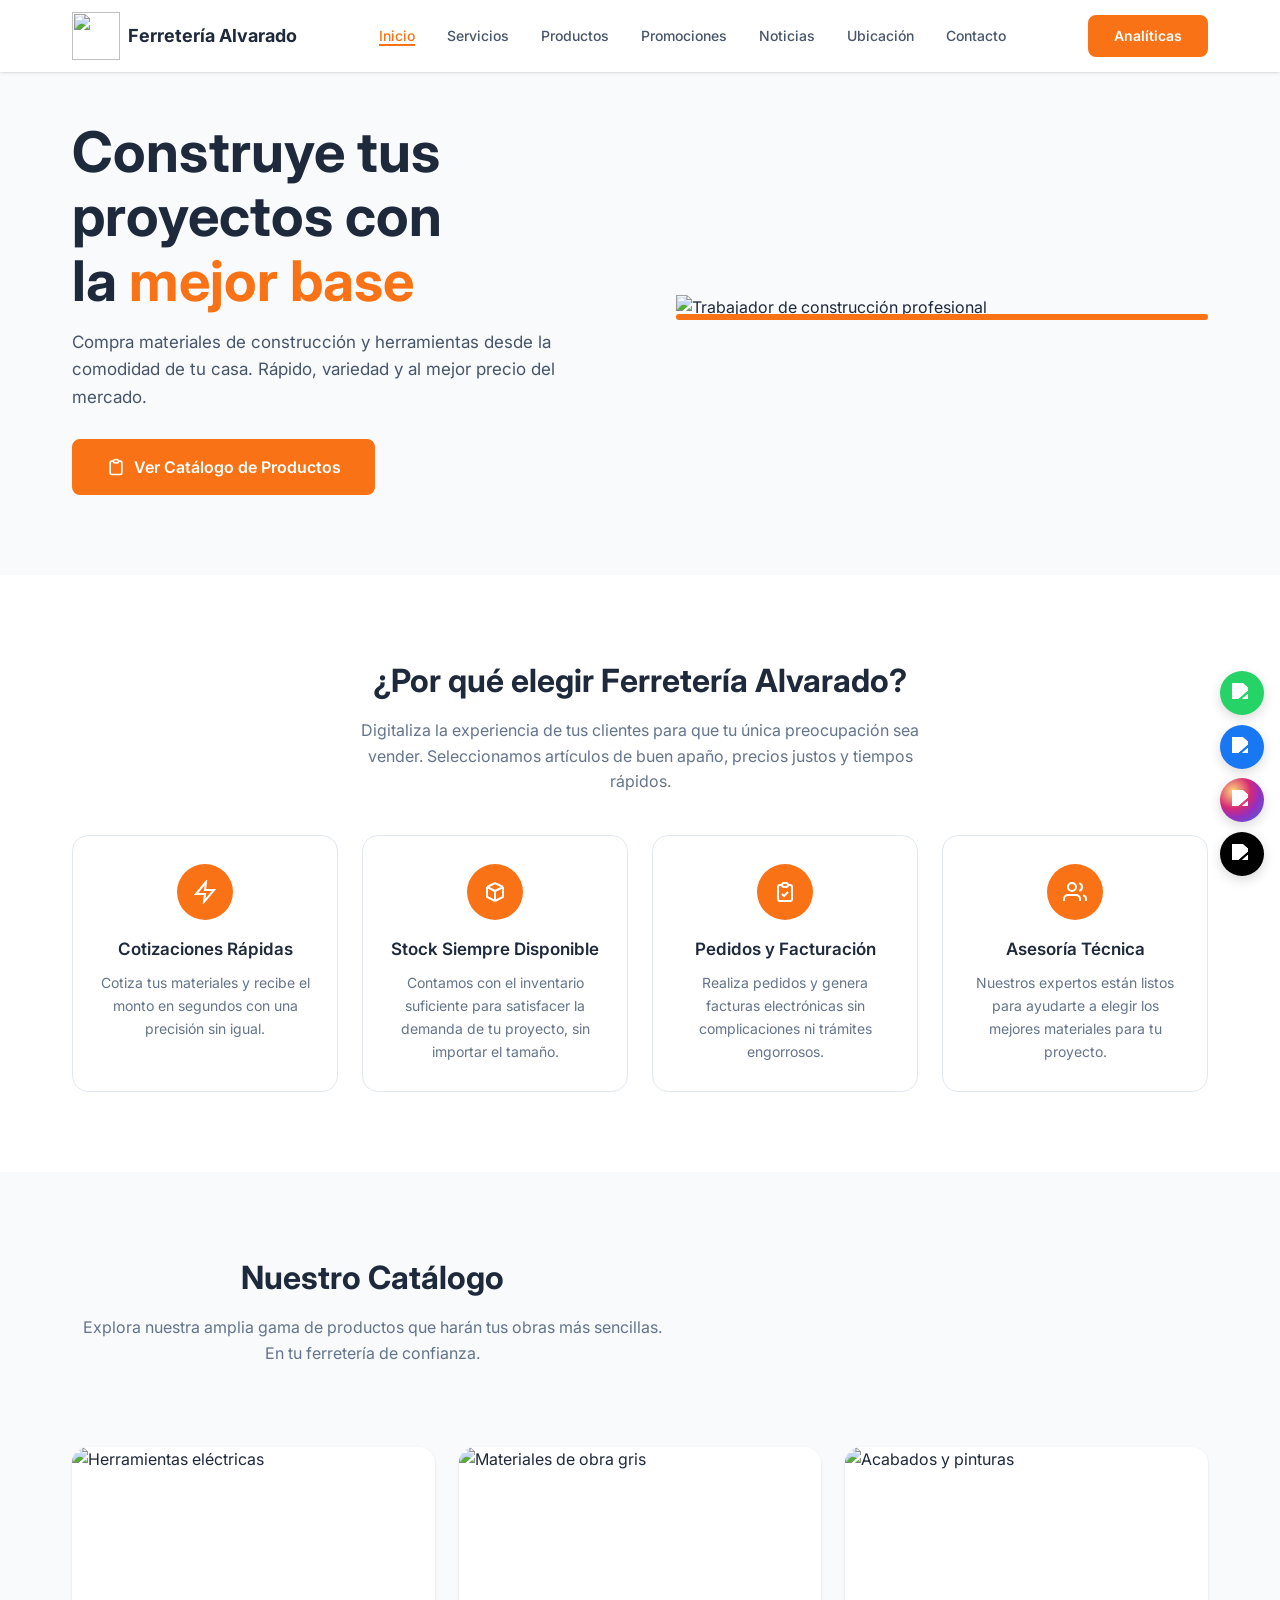
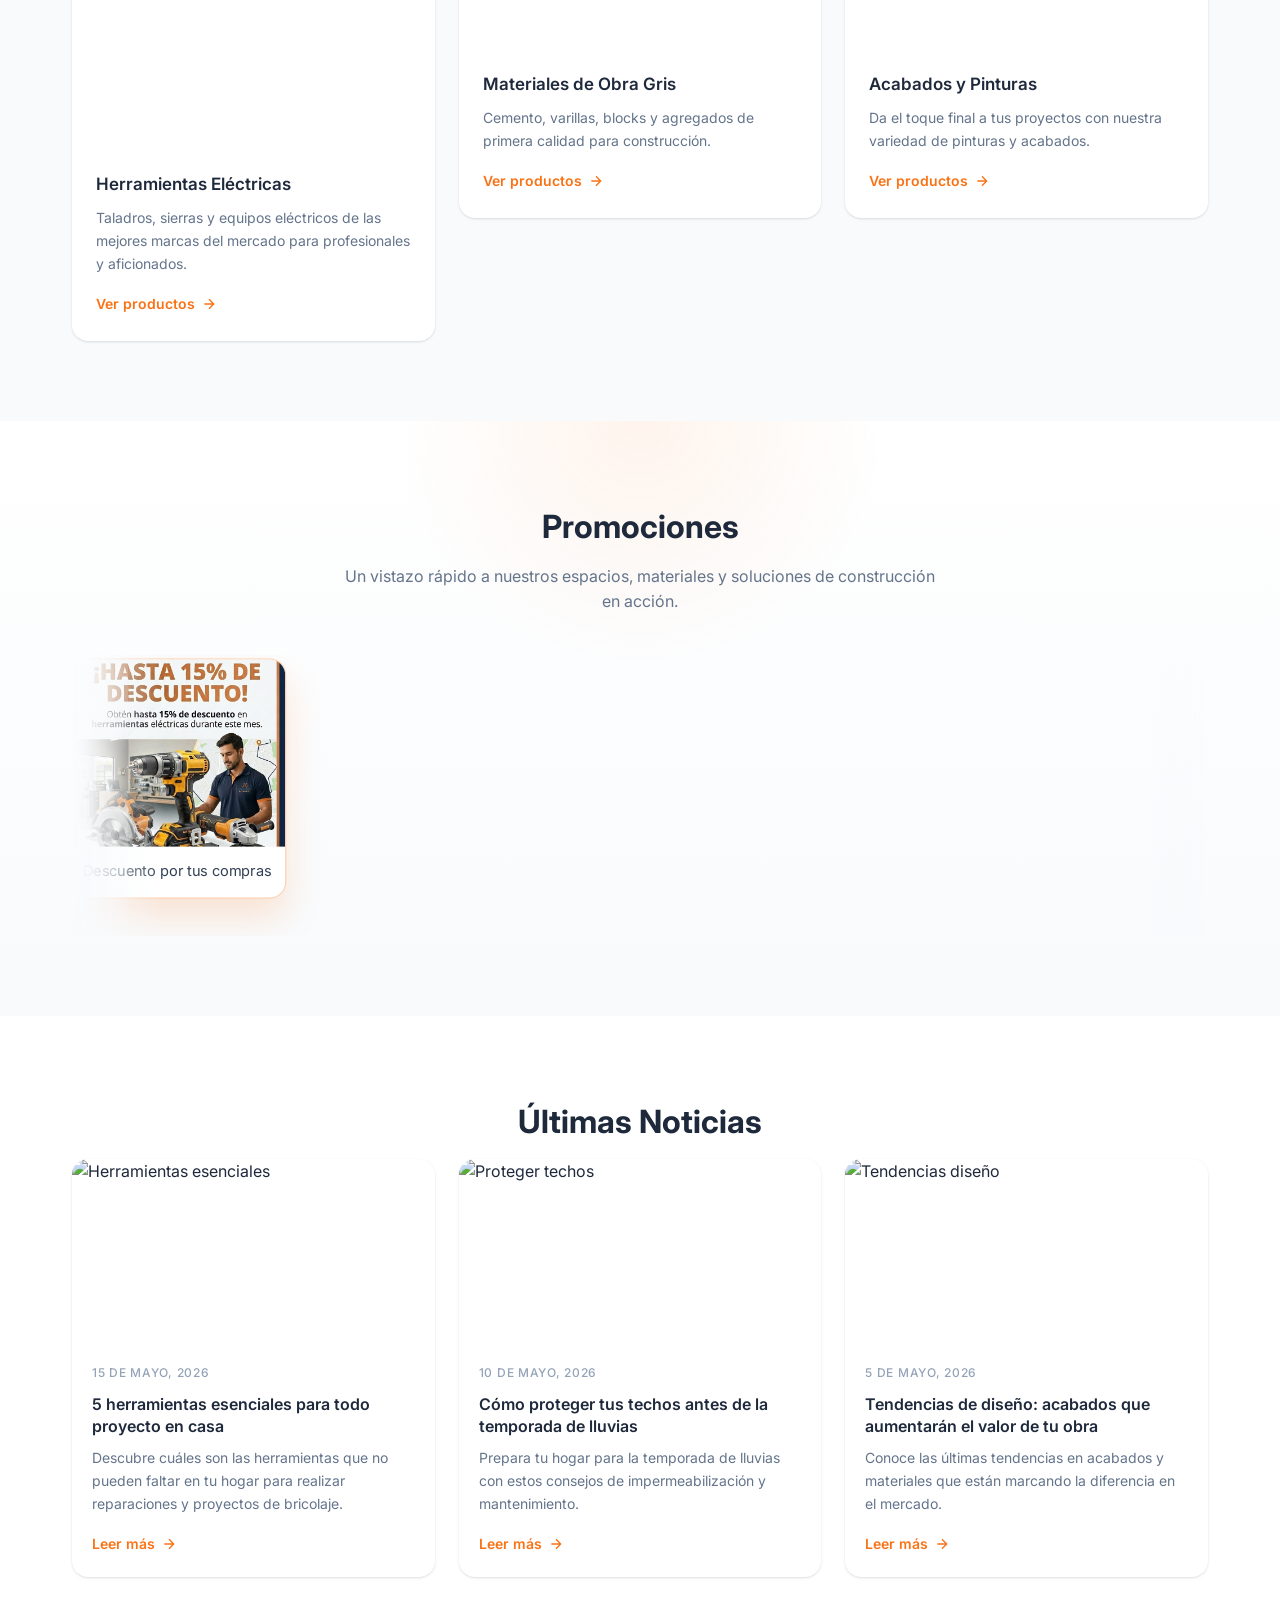
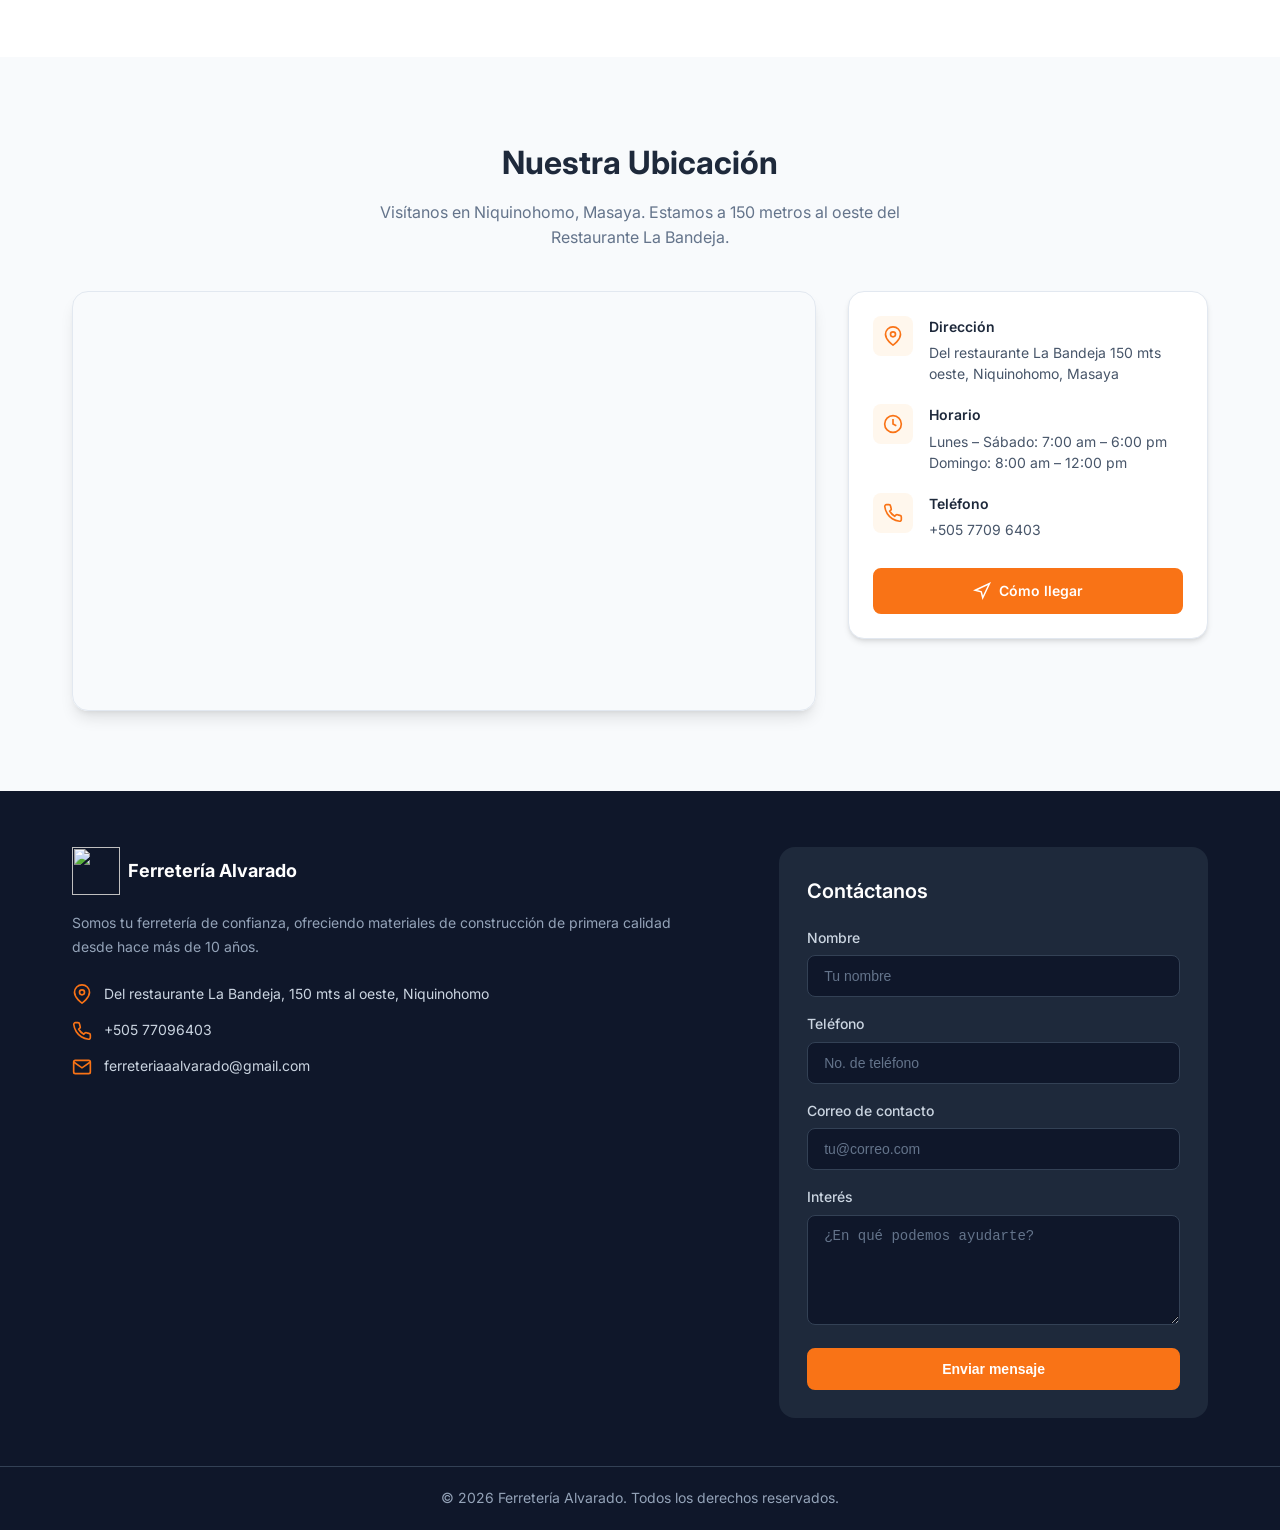
==== commit 38066009: "Mejora de ortogrfia" ====
--- a/index.html
+++ b/index.html
@@ -29,6 +29,8 @@
       href="https://fonts.googleapis.com/css2?family=Inter:wght@400;500;600;700&display=swap"
       rel="stylesheet">
 
+    <script src="./scripts/consumo.js"></script>
+
   </head>
 
   <body>
@@ -53,7 +55,8 @@
 
         </nav>
 
-         <a href="./pages/dashboard.html" class="btn btn-primary header-cta">Analiticas</a>
+        <a href="./pages/dashboard.html"
+          class="btn btn-primary header-cta">Analíticas</a>
 
         <button class="menu-toggle" id="menuToggle" aria-label="Abrir menú">
           <span class="hamburger"></span>
@@ -71,7 +74,8 @@
         <li><a href="#noticias" class="mobile-nav-link">Noticias</a></li>
         <li><a href="#ubicacion" class="mobile-nav-link">Ubicación</a></li>
         <li><a href="#contacto" class="mobile-nav-link">Contacto</a></li>
-        <li><a href="./pages/dashboard.html" class="btn btn-primary mobile-cta">Analiticas</a></li>
+        <li><a href="./pages/dashboard.html"
+            class="btn btn-primary mobile-cta">Analíticas</a></li>
       </ul>
 
     </div>
@@ -112,7 +116,7 @@
         <div class="container">
           <h2 class="section-title">¿Por qué elegir Ferretería Alvarado?</h2>
           <p class="section-subtitle">
-            Digitaliza la experiencia de tus clientes porque tu única
+            Digitaliza la experiencia de tus clientes para que tu única
             preocupación sea vender. Seleccionamos artículos de
             buen apaño, precios justos y tiempos rápidos.
           </p>
@@ -366,7 +370,7 @@
                 src="https://images.unsplash.com/photo-1581578731548-c64695cc6952?w=400&h=250&fit=crop"
                 alt="Herramientas esenciales" class="news-image">
               <div class="news-content">
-                <span class="news-date">15 de Mayo, 2026</span>
+                <span class="news-date">15 de mayo, 2026</span>
                 <h3 class="news-title">5 herramientas esenciales para todo
                   proyecto en casa</h3>
                 <p class="news-excerpt">
@@ -389,7 +393,7 @@
                 src="https://images.unsplash.com/photo-1681812490689-2bb9ab7ca660?q=80&w=1170&auto=format&fit=crop&ixlib=rb-4.1.0&ixid=M3wxMjA3fDB8MHxwaG90by1wYWdlfHx8fGVufDB8fHx8fA%3D%3D"
                 alt="Proteger techos" class="news-image">
               <div class="news-content">
-                <span class="news-date">10 de Mayo, 2026</span>
+                <span class="news-date">10 de mayo, 2026</span>
                 <h3 class="news-title">Cómo proteger tus techos antes de la
                   temporada de lluvias</h3>
                 <p class="news-excerpt">
@@ -411,7 +415,7 @@
                 src="https://images.unsplash.com/photo-1523413651479-597eb2da0ad6?w=400&h=250&fit=crop"
                 alt="Tendencias diseño" class="news-image">
               <div class="news-content">
-                <span class="news-date">5 de Mayo, 2026</span>
+                <span class="news-date">5 de mayo, 2026</span>
                 <h3 class="news-title">Tendencias de diseño: acabados que
                   aumentarán el valor de tu obra</h3>
                 <p class="news-excerpt">
@@ -522,7 +526,7 @@
                 <path d="M21 10c0 7-9 13-9 13s-9-6-9-13a9 9 0 0118 0z" />
                 <circle cx="12" cy="10" r="3" />
               </svg>
-              <span>Del restaurante La bandeja 150 mts oeste Niquinohomo</span>
+              <span>Del restaurante La Bandeja, 150 mts al oeste, Niquinohomo</span>
             </div>
             <div class="contact-item">
               <svg class="contact-icon" viewBox="0 0 24 24" fill="none"
@@ -555,23 +559,23 @@
             <div class="form-group">
               <label for="telefono" class="form-label">Teléfono</label>
               <input type="text" id="telefono" name="telefono"
-                class="form-input" placeholder="No de telefono" required>
+                class="form-input" placeholder="No. de teléfono" required>
             </div>
 
             <div class="form-group">
-              <label for="email" class="form-label">Correo de Contacto</label>
+              <label for="email" class="form-label">Correo de contacto</label>
               <input type="email" id="email" name="email" class="form-input"
                 placeholder="tu@correo.com" required>
             </div>
             <div class="form-group">
-              <label for="message" class="form-label">Interes</label>
+              <label for="message" class="form-label">Interés</label>
               <textarea id="message" name="message"
                 class="form-input form-textarea"
                 placeholder="¿En qué podemos ayudarte?" rows="4"
                 required></textarea>
             </div>
             <button type="submit" class="btn btn-primary btn-block">Enviar
-              Mensaje</button>
+              mensaje</button>
           </form>
         </div>
       </div>
@@ -587,78 +591,94 @@
               target="_blank" rel="noreferrer noopener" data-network="whatsapp"
               data-location="footer"
               aria-label="WhatsApp">
-              <a href="https://www.facebook.com/share/1EHV8sSbC9/"
-                class="footer-social-link facebook" target="_blank"
-                rel="noreferrer noopener" data-network="facebook"
-                data-location="footer" aria-label="Facebook">
-                <a
-                  href="https://www.instagram.com/ferreteria_alvarado.ni?utm_source=qr&igsh=b2poNHB6bXVrMWFj"
-                  class="footer-social-link instagram" target="_blank"
-                  rel="noreferrer noopener" data-network="instagram"
-                  data-location="footer" aria-label="Instagram">
-                  <a href="#" class="footer-social-link tiktok" target="_blank"
-                    rel="noreferrer noopener"
-                    data-network="tiktok" data-location="footer"
-                    aria-label="TikTok">
-
-                  </div>
-                </div>
-              </div>
-            </footer>
-
-            <!-- Scroll to Top Button -->
-            <button class="scroll-to-top" id="scrollToTop"
-              aria-label="Volver arriba">
-              <svg viewBox="0 0 24 24" fill="none" stroke="currentColor"
-                stroke-width="2">
-                <path d="M18 15l-6-6-6 6" />
-              </svg>
-            </button>
-
-            <!-- Botones flotantes de redes sociales -->
-            <div class="social-float"
-              aria-label="Redes sociales de Ferretería Alvarado">
-
-              <a href="https://wa.me/50577096403?text=..."
-                class="social-link whatsapp" target="_blank"
-                rel="noreferrer noopener"
-                data-network="whatsapp" data-location="flotante"
-                aria-label="WhatsApp">
-                <img class="social-icon"
-                  src="https://cdn.jsdelivr.net/gh/simple-icons/simple-icons/icons/whatsapp.svg"
-                  alt="WhatsApp">
-              </a>
-
-              <a href="https://www.facebook.com/share/1EHV8sSbC9/"
-                class="social-link facebook" target="_blank"
-                rel="noreferrer noopener" data-network="facebook"
-                data-location="flotante" aria-label="Facebook">
-                <img class="social-icon"
-                  src="https://cdn.jsdelivr.net/gh/simple-icons/simple-icons/icons/facebook.svg"
-                  alt="Facebook">
-              </a>
-              <a href="https://www.instagram.com/ferreteria_alvarado.ni?..."
-                class="social-link instagram" target="_blank"
-                rel="noreferrer noopener" data-network="instagram"
-                data-location="flotante" aria-label="Instagram">
-                <img class="social-icon"
-                  src="https://cdn.jsdelivr.net/gh/simple-icons/simple-icons/icons/instagram.svg"
-                  alt="Instagram">
-              </a>
-              <a href="#" class="social-link tiktok" target="_blank"
-                rel="noreferrer noopener" data-network="tiktok"
-                data-location="flotante" aria-label="TikTok">
-                <img class="social-icon"
-                  src="https://cdn.jsdelivr.net/gh/simple-icons/simple-icons/icons/tiktok.svg"
-                  alt="TikTok">
-              </a>
-            </div>
-
-            <script src="./scripts/script.js"></script>
-            <script src="https://unpkg.com/leaflet@1.9.4/dist/leaflet.js"
-              integrity="sha256-20nQCchB9co0qIjJZRGuk2/Z9VM+kNiyxNV1lvTlZBo="
-              crossorigin></script>
-            <script>
+              <img class="social-icon"
+                src="https://cdn.jsdelivr.net/gh/simple-icons/simple-icons/icons/whatsapp.svg"
+                alt="WhatsApp">
+            </a>
+            <a href="https://www.facebook.com/share/1EHV8sSbC9/"
+              class="footer-social-link facebook" target="_blank"
+              rel="noreferrer noopener" data-network="facebook"
+              data-location="footer" aria-label="Facebook">
+              <img class="social-icon"
+                src="https://cdn.jsdelivr.net/gh/simple-icons/simple-icons/icons/facebook.svg"
+                alt="Facebook">
+            </a>
+            <a
+              href="https://www.instagram.com/ferreteria_alvarado.ni?utm_source=qr&igsh=b2poNHB6bXVrMWFj"
+              class="footer-social-link instagram" target="_blank"
+              rel="noreferrer noopener" data-network="instagram"
+              data-location="footer" aria-label="Instagram">
+              <img class="social-icon"
+                src="https://cdn.jsdelivr.net/gh/simple-icons/simple-icons/icons/instagram.svg"
+                alt="Instagram">
+            </a>
+            <a href="#" class="footer-social-link tiktok" target="_blank"
+              rel="noreferrer noopener"
+              data-network="tiktok" data-location="footer"
+              aria-label="TikTok">
+              <img class="social-icon"
+                src="https://cdn.jsdelivr.net/gh/simple-icons/simple-icons/icons/tiktok.svg"
+                alt="TikTok">
+            </a>
+
+          </div>
+        </div>
+      </div>
+    </footer>
+
+    <!-- Scroll to Top Button -->
+    <button class="scroll-to-top" id="scrollToTop"
+      aria-label="Volver arriba">
+      <svg viewBox="0 0 24 24" fill="none" stroke="currentColor"
+        stroke-width="2">
+        <path d="M18 15l-6-6-6 6" />
+      </svg>
+    </button>
+
+    <!-- Botones flotantes de redes sociales -->
+    <div class="social-float"
+      aria-label="Redes sociales de Ferretería Alvarado">
+
+      <a href="https://wa.me/50577096403?text=..."
+        class="social-link whatsapp" target="_blank"
+        rel="noreferrer noopener"
+        data-network="whatsapp" data-location="flotante"
+        aria-label="WhatsApp">
+        <img class="social-icon"
+          src="https://cdn.jsdelivr.net/gh/simple-icons/simple-icons/icons/whatsapp.svg"
+          alt="WhatsApp">
+      </a>
+
+      <a href="https://www.facebook.com/share/1EHV8sSbC9/"
+        class="social-link facebook" target="_blank"
+        rel="noreferrer noopener" data-network="facebook"
+        data-location="flotante" aria-label="Facebook">
+        <img class="social-icon"
+          src="https://cdn.jsdelivr.net/gh/simple-icons/simple-icons/icons/facebook.svg"
+          alt="Facebook">
+      </a>
+      <a href="https://www.instagram.com/ferreteria_alvarado.ni?..."
+        class="social-link instagram" target="_blank"
+        rel="noreferrer noopener" data-network="instagram"
+        data-location="flotante" aria-label="Instagram">
+        <img class="social-icon"
+          src="https://cdn.jsdelivr.net/gh/simple-icons/simple-icons/icons/instagram.svg"
+          alt="Instagram">
+      </a>
+      <a href="#" class="social-link tiktok" target="_blank"
+        rel="noreferrer noopener" data-network="tiktok"
+        data-location="flotante" aria-label="TikTok">
+        <img class="social-icon"
+          src="https://cdn.jsdelivr.net/gh/simple-icons/simple-icons/icons/tiktok.svg"
+          alt="TikTok">
+      </a>
+    </div>
+
+    <script src="./scripts/script.js"></script>
+    <script src="https://unpkg.com/leaflet@1.9.4/dist/leaflet.js"
+      integrity="sha256-20nQCchB9co0qIjJZRGuk2/Z9VM+kNiyxNV1lvTlZBo="
+      crossorigin></script>
+    <script>
     // Niquinohomo, Masaya, Nicaragua
     const lat = 11.90141623751404, lng = -86.10431360037359;
     const map = L.map('map', { scrollWheelZoom: false }).setView([lat, lng], 16);
@@ -679,6 +699,6 @@
       .bindPopup('<strong>Ferretería Alvarado</strong><br>150 mts oeste del Rest. La Bandeja<br>Niquinohomo, Masaya')
       .openPopup();
   </script>
-          </body>
-
-        </html>+  </body>
+
+</html>
